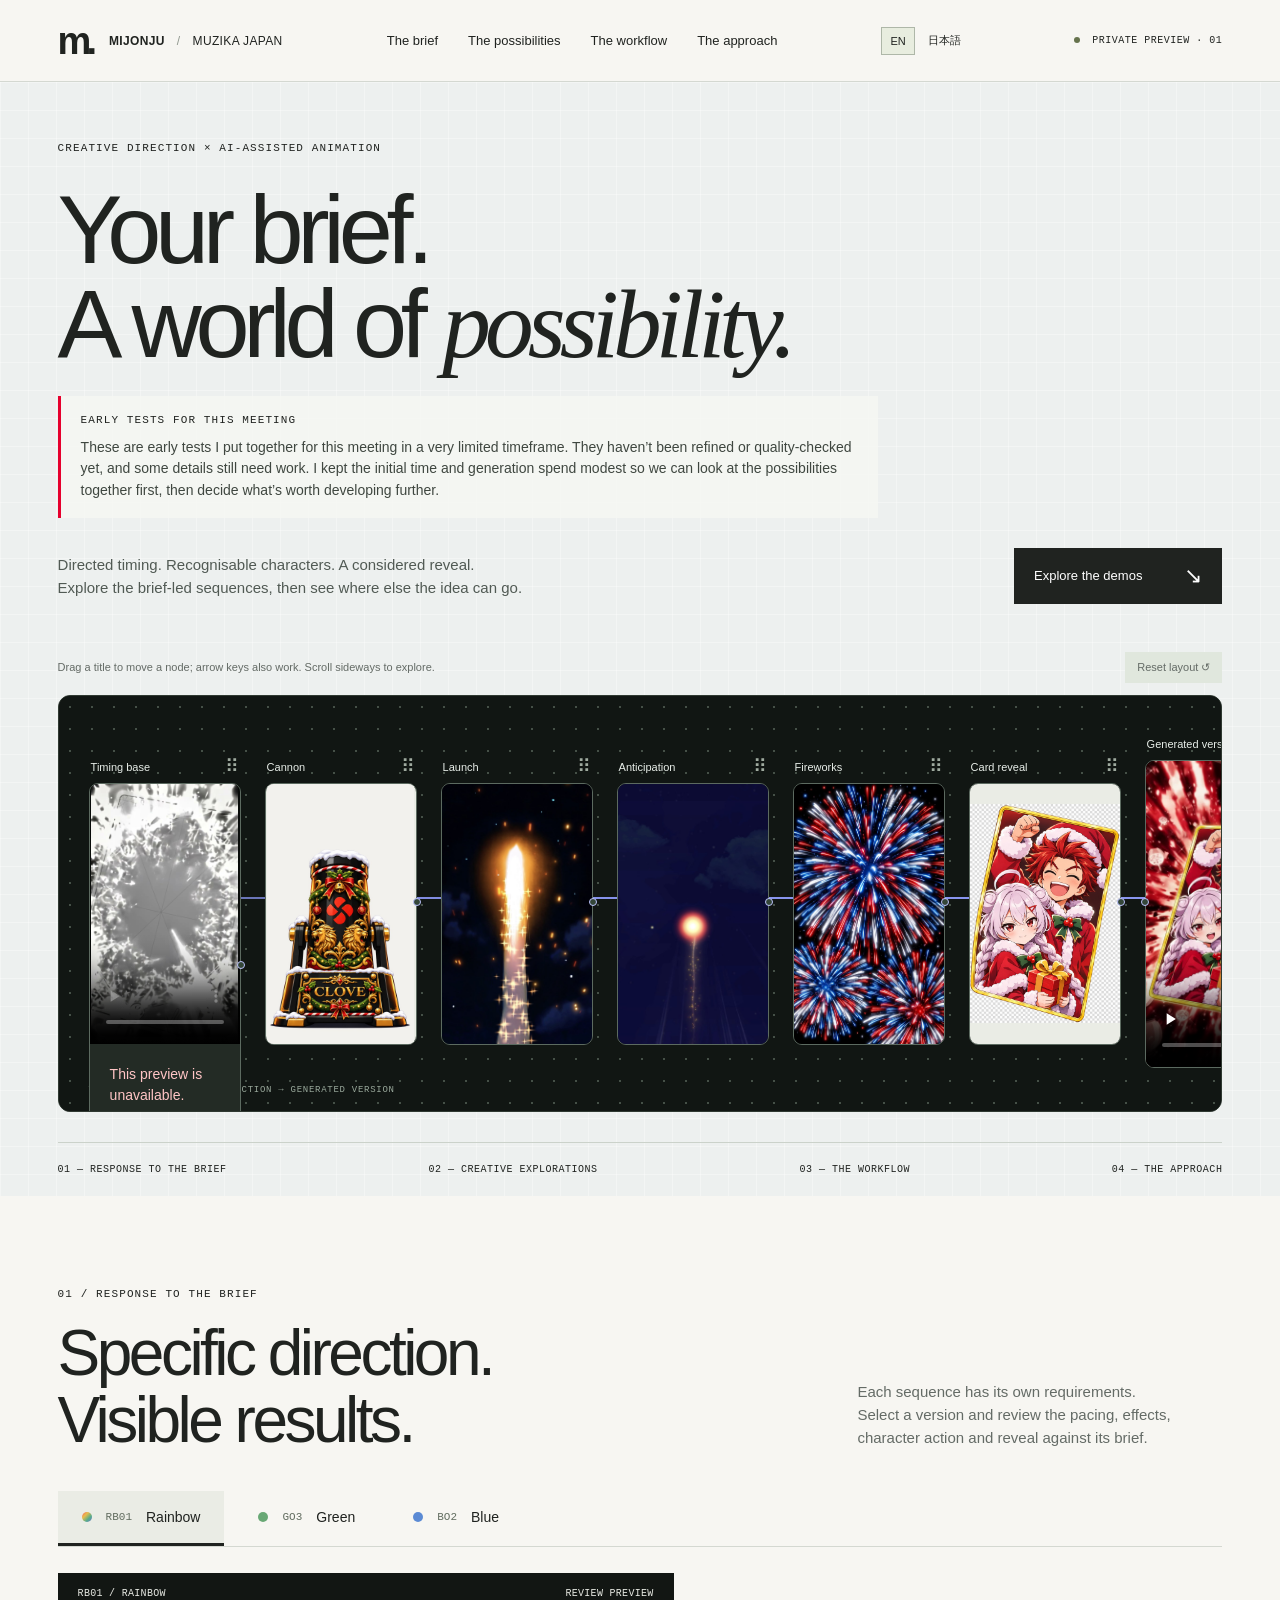
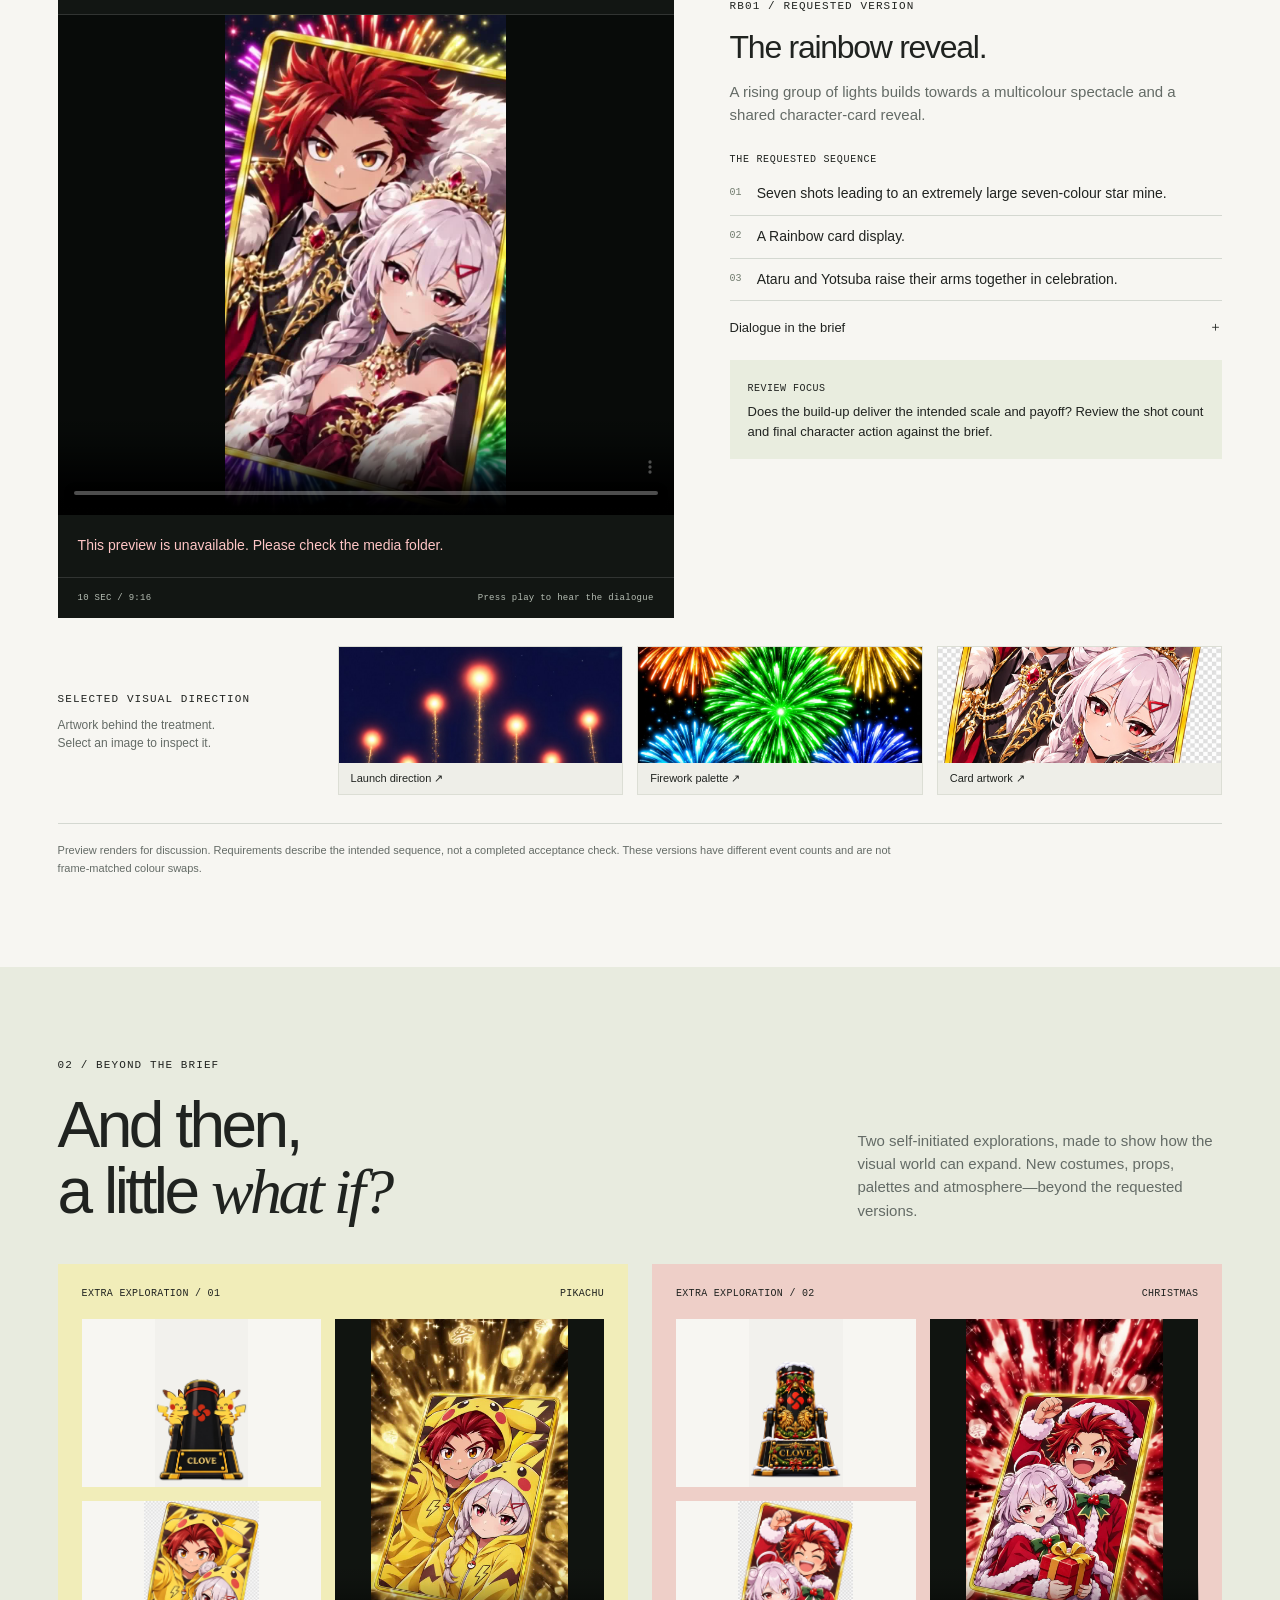
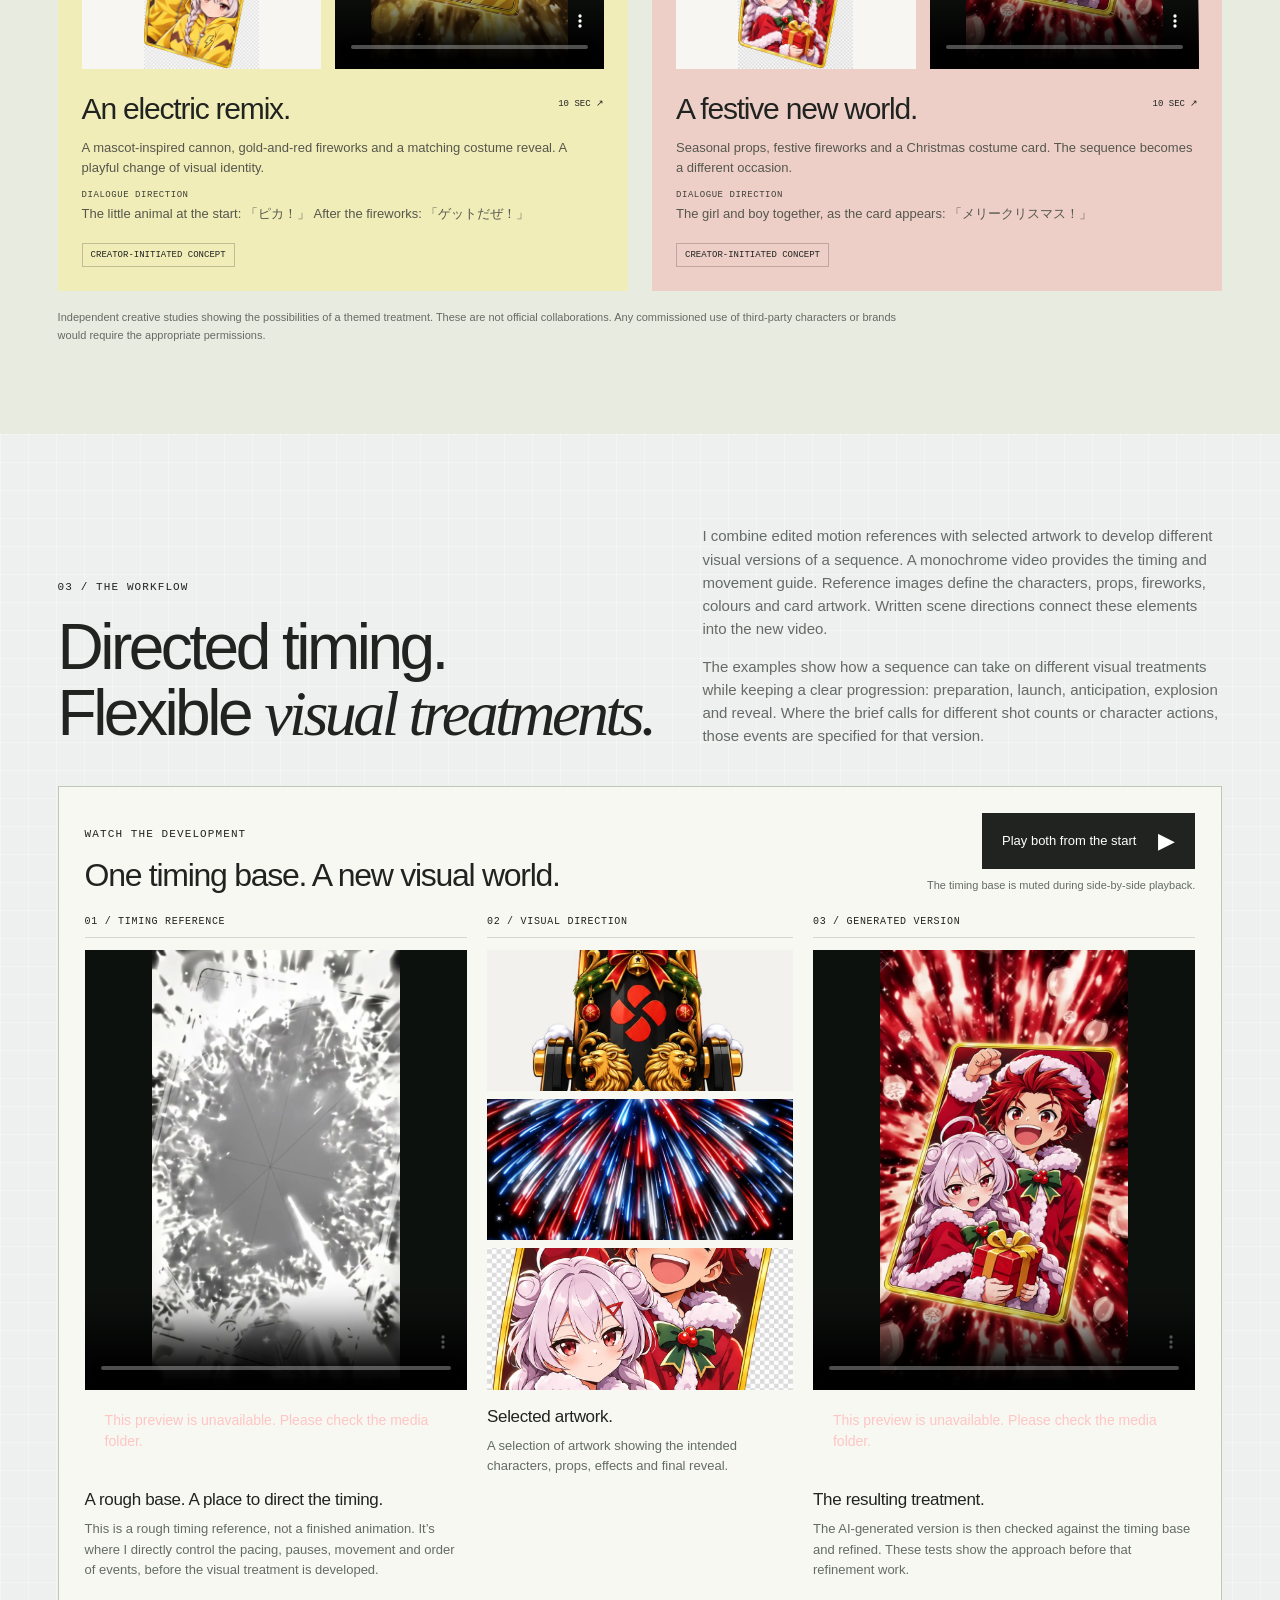
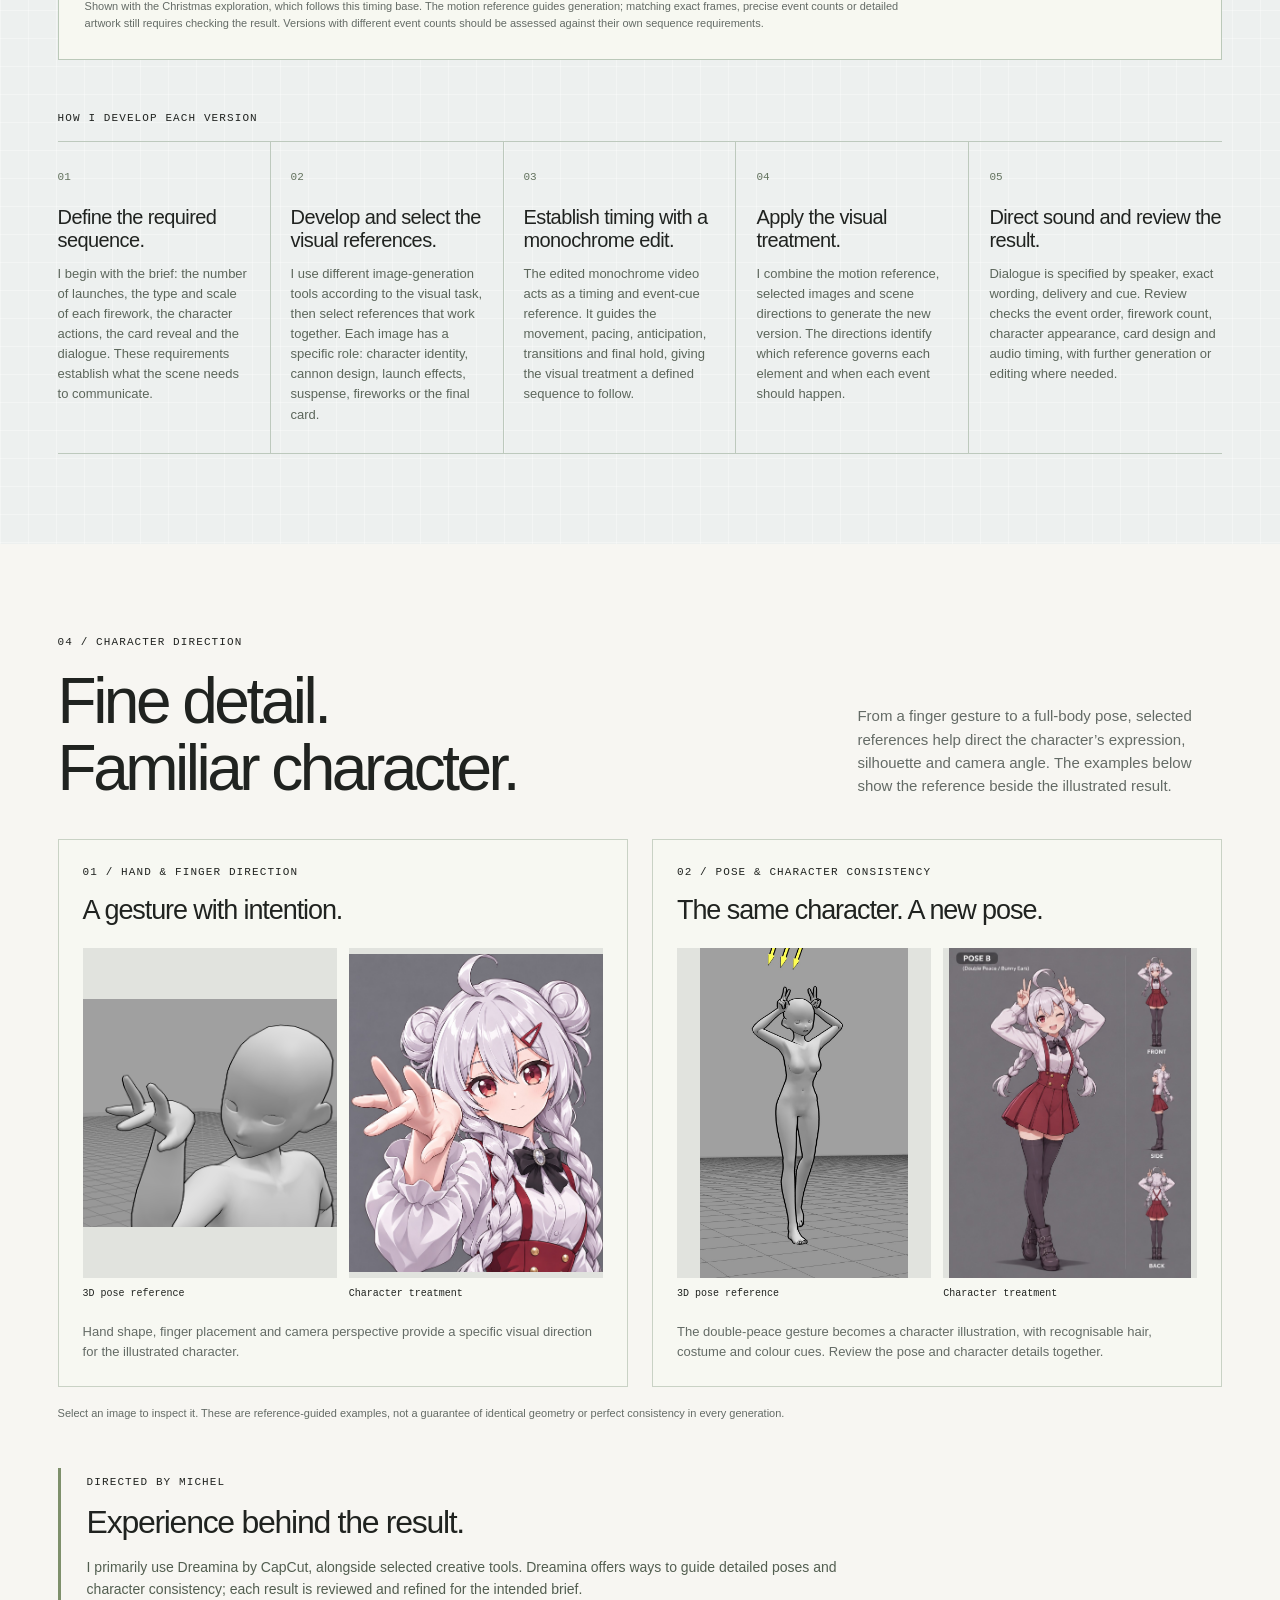
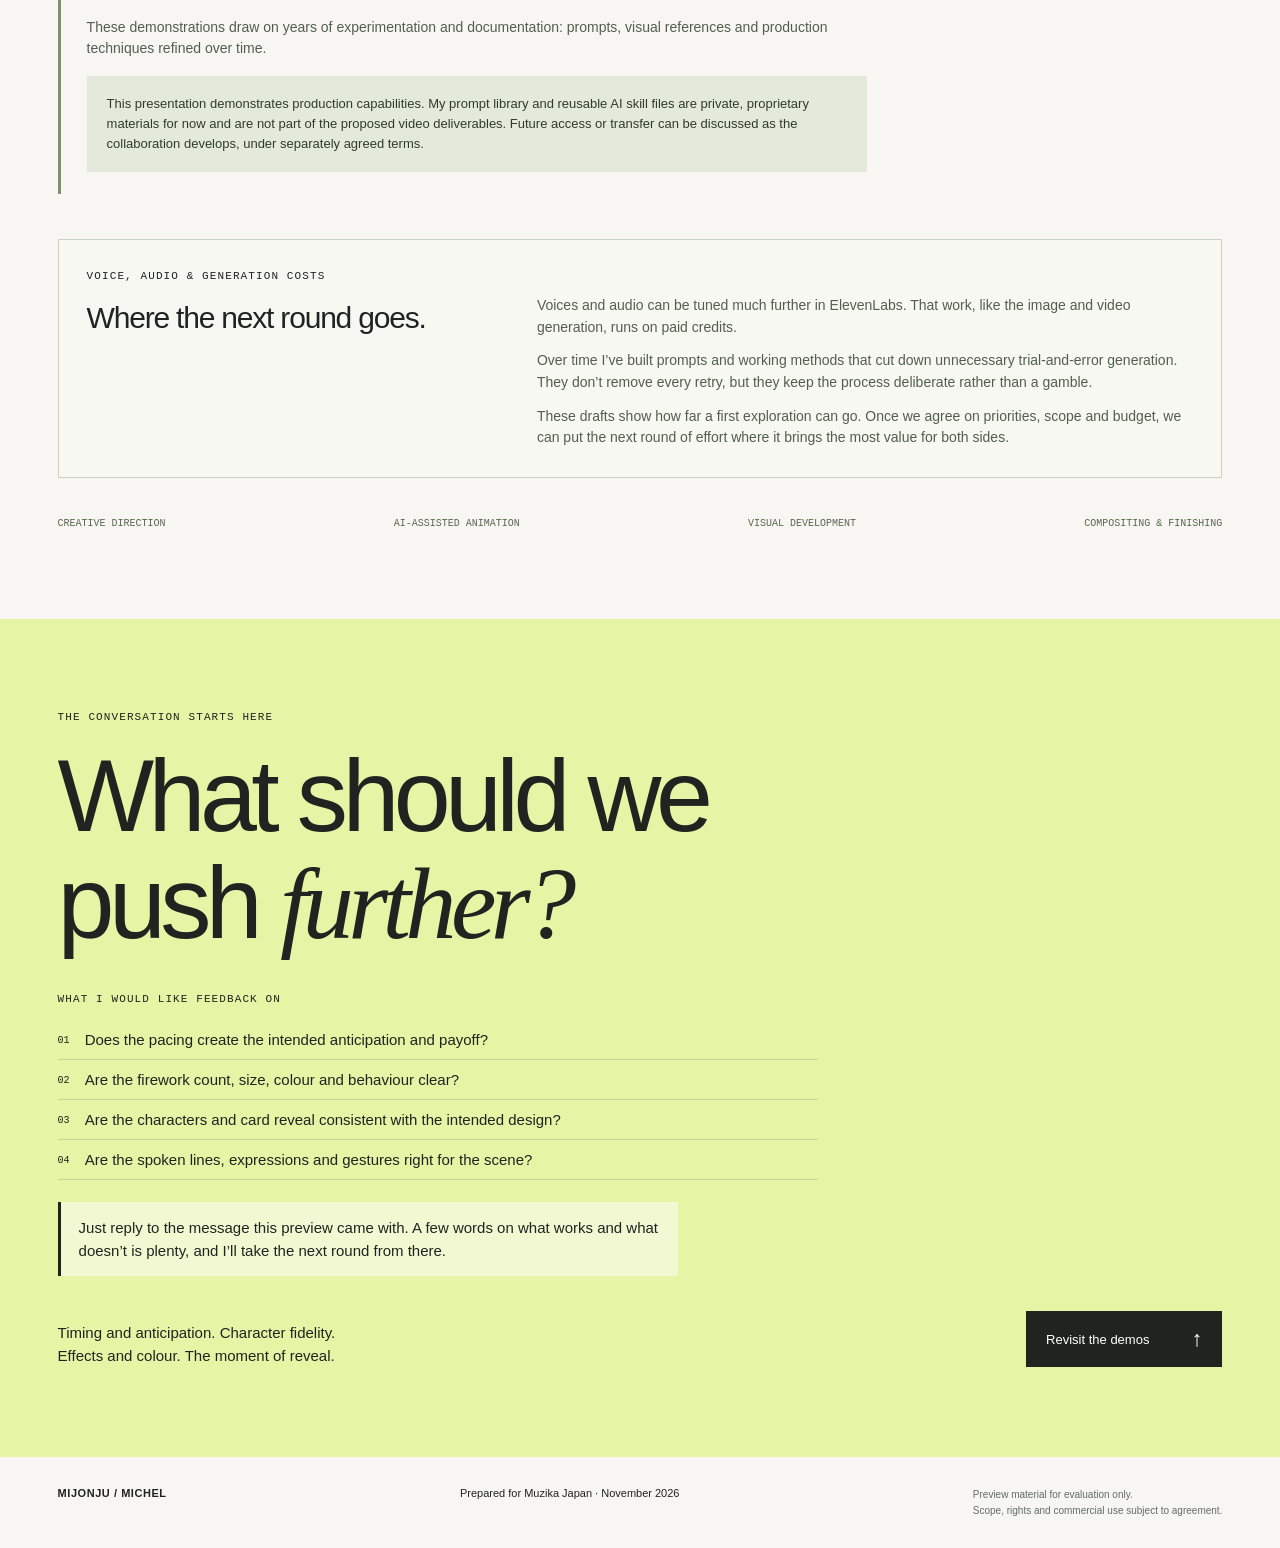
==== index-en.html @ 0e07ede8 "Add reply note and tidy Japanese heading spacing Co-Authored-By: Claude Opus 5.5 <noreply@anthropic." ====
<!doctype html>
<html lang="en">
<head><meta charset="utf-8"><meta name="robots" content="noindex, nofollow"><meta name="viewport" content="width=device-width, initial-scale=1"><meta name="theme-color" content="#edf0ef"><title>Mijonju / Muzika Japan</title><meta name="description" content="An interactive review of directed animation, visual treatments and creative variations by Michel."><link rel="stylesheet" href="assets/styles.css"><script src="assets/samples.js" defer></script><script src="assets/translations.js" defer></script><script src="assets/app.js" defer></script></head>
<body>
<a class="skip" href="#demos">Skip to demos</a>
<header><a class="wordmark" href="#top" aria-label="Mijonju home"><span class="mark" aria-hidden="true">m.</span> MIJONJU<span class="divider">/</span><span class="project">MUZIKA JAPAN</span></a><nav aria-label="Main navigation"><a href="#demos">The brief</a><a href="#possibilities">The possibilities</a><a href="#workflow">The workflow</a><a href="#approach">The approach</a></nav><div class="language-switch" aria-label="Language"><a href="index-en.html" lang="en">EN</a><a href="index.html" lang="ja">日本語</a></div><span class="preview-label"><i></i> PRIVATE PREVIEW · 01</span></header>
<main>
<section class="hero grid-paper" id="top">
<div class="eyebrow">CREATIVE DIRECTION × AI-ASSISTED ANIMATION</div>
<h1>Your brief.<br>A world of <span>possibility.</span></h1>
<aside class="draft-note" aria-label="About these samples"><div class="eyebrow">EARLY TESTS FOR THIS MEETING</div><p>These are early tests I put together for this meeting in a very limited timeframe. They haven’t been refined or quality-checked yet, and some details still need work. I kept the initial time and generation spend modest so we can look at the possibilities together first, then decide what’s worth developing further.</p></aside>
<div class="hero-bottom"><p>Directed timing. Recognisable characters. A considered reveal.<br>Explore the brief-led sequences, then see where else the idea can go.</p><a class="button dark" href="#demos">Explore the demos <span>↘</span></a></div>
<div class="board-tools"><p id="drag-help">Drag a title to move a node; arrow keys also work. Scroll sideways to explore.</p><button type="button" id="reset-board">Reset layout ↺</button></div><div class="board-scroll" tabindex="0" aria-label="Interactive reference board"><div class="hero-board" aria-describedby="drag-help"><svg class="connections" aria-hidden="true"></svg><article class="workflow-node" data-node="timing" style="left:30px;top:55px"><button type="button" class="node-handle" aria-label="Move timing base"><span>Timing base</span><span aria-hidden="true">⠿</span></button><div class="node-content"><video controls playsinline preload="metadata" poster="assets/media/base-core-poster.jpg" aria-label="Timing base video"><source src="assets/media/base-core.mp4" type="video/mp4"></video></div><i class="port port-in" aria-hidden="true"></i><i class="port port-out" aria-hidden="true"></i></article><article class="workflow-node" data-node="prop" style="left:206px;top:55px"><button type="button" class="node-handle" aria-label="Move cannon"><span>Cannon</span><span aria-hidden="true">⠿</span></button><div class="node-content"><img src="assets/media/christmas-cannon.jpg" alt="Cannon" draggable="false"></div><i class="port port-in" aria-hidden="true"></i><i class="port port-out" aria-hidden="true"></i></article><article class="workflow-node" data-node="launch" style="left:382px;top:55px"><button type="button" class="node-handle" aria-label="Move launch"><span>Launch</span><span aria-hidden="true">⠿</span></button><div class="node-content"><img src="assets/media/eject.jpg" alt="Launch" draggable="false"></div><i class="port port-in" aria-hidden="true"></i><i class="port port-out" aria-hidden="true"></i></article><article class="workflow-node" data-node="suspense" style="left:558px;top:55px"><button type="button" class="node-handle" aria-label="Move anticipation"><span>Anticipation</span><span aria-hidden="true">⠿</span></button><div class="node-content"><img src="assets/media/suspense.jpg" alt="Anticipation" draggable="false"></div><i class="port port-in" aria-hidden="true"></i><i class="port port-out" aria-hidden="true"></i></article><article class="workflow-node" data-node="effects" style="left:734px;top:55px"><button type="button" class="node-handle" aria-label="Move fireworks"><span>Fireworks</span><span aria-hidden="true">⠿</span></button><div class="node-content"><img src="assets/media/christmas-effects.jpg" alt="Fireworks" draggable="false"></div><i class="port port-in" aria-hidden="true"></i><i class="port port-out" aria-hidden="true"></i></article><article class="workflow-node" data-node="card" style="left:910px;top:55px"><button type="button" class="node-handle" aria-label="Move card reveal"><span>Card reveal</span><span aria-hidden="true">⠿</span></button><div class="node-content"><img src="assets/media/christmas-card.jpg" alt="Card reveal" draggable="false"></div><i class="port port-in" aria-hidden="true"></i><i class="port port-out" aria-hidden="true"></i></article><article class="workflow-node" data-node="result" style="left:1086px;top:32px"><button type="button" class="node-handle" aria-label="Move generated version"><span>Generated version</span><span aria-hidden="true">⠿</span></button><div class="node-content"><video controls playsinline preload="none" poster="assets/media/christmas-poster.jpg" aria-label="Generated version preview"><source src="assets/media/christmas.mp4" type="video/mp4"></video></div><i class="port port-in" aria-hidden="true"></i><i class="port port-out" aria-hidden="true"></i></article><span class="canvas-caption">TIMING BASE + VISUAL DIRECTION → GENERATED VERSION</span></div></div>
<div class="section-index"><span>01 — RESPONSE TO THE BRIEF</span><span>02 — CREATIVE EXPLORATIONS</span><span>03 — THE WORKFLOW</span><span>04 — THE APPROACH</span></div>
</section>
<section id="demos" class="section demos">
<div class="section-heading"><div><div class="eyebrow">01 / RESPONSE TO THE BRIEF</div><h2>Specific direction.<br>Visible results.</h2></div><p>Each sequence has its own requirements.<br>Select a version and review the pacing, effects, character action and reveal against its brief.</p></div>
<div id="demo-tabs" class="demo-tabs" aria-label="Choose a requested version"></div>
<div class="review-layout">
<div class="stage"><div class="stage-top"><span id="stage-id"></span><span>REVIEW PREVIEW</span></div><video id="main-video" controls playsinline preload="metadata" aria-label="Selected animation preview"></video><p class="media-error" id="main-error" role="status" hidden>This preview is unavailable. Please check the media folder.</p><div class="stage-bottom"><span id="stage-format"></span><span>Press play to hear the dialogue</span></div></div>
<aside class="review-copy"><div class="eyebrow" id="demo-code"></div><h3 id="demo-title"></h3><p id="demo-description" class="lead"></p><div class="brief-label">THE REQUESTED SEQUENCE</div><ol id="requirements" class="requirements"></ol><details><summary>Dialogue in the brief <span>＋</span></summary><div id="dialogue"></div></details><div class="review-note"><span>REVIEW FOCUS</span><p id="review-focus"></p></div></aside>
</div>
<div class="direction-strip"><div><span class="eyebrow">SELECTED VISUAL DIRECTION</span><p>Artwork behind the treatment.<br>Select an image to inspect it.</p></div><div id="reference-images" class="reference-images"></div></div>
<p class="fine-print">Preview renders for discussion. Requirements describe the intended sequence, not a completed acceptance check. These versions have different event counts and are not frame-matched colour swaps.</p>
</section>
<section id="possibilities" class="section possibilities">
<div class="section-heading"><div><div class="eyebrow">02 / BEYOND THE BRIEF</div><h2>And then,<br>a little <em>what if?</em></h2></div><p>Two self-initiated explorations, made to show how the visual world can expand. New costumes, props, palettes and atmosphere—beyond the requested versions.</p></div>
<div class="exploration-grid">
<article class="exploration yellow"><div class="explore-meta"><span>EXTRA EXPLORATION / 01</span><span>PIKACHU</span></div><div class="explore-media"><div class="art-pair"><img src="assets/media/mascot-cannon.jpg" alt="Pikachu-themed cannon reference" loading="lazy"><img src="assets/media/pikachu-card.jpg" alt="Characters wearing Pikachu costumes" loading="lazy"></div><video controls playsinline preload="none" poster="assets/media/pikachu-poster.jpg" aria-label="Pikachu themed animation"><source src="assets/media/pikachu.mp4" type="video/mp4"></video></div><div class="explore-title"><h3>An electric remix.</h3><span>10 SEC ↗</span></div><p>A mascot-inspired cannon, gold-and-red fireworks and a matching costume reveal. A playful change of visual identity.</p><p class="dialogue-direction"><span>DIALOGUE DIRECTION</span>The little animal at the start: 「ピカ！」 After the fireworks: 「ゲットだぜ！」</p><span class="small-tag">CREATOR-INITIATED CONCEPT</span></article>
<article class="exploration pink"><div class="explore-meta"><span>EXTRA EXPLORATION / 02</span><span>CHRISTMAS</span></div><div class="explore-media"><div class="art-pair"><img src="assets/media/christmas-cannon.jpg" alt="Christmas cannon with garlands" loading="lazy"><img src="assets/media/christmas-card.jpg" alt="Characters in festive Christmas costumes" loading="lazy"></div><video controls playsinline preload="none" poster="assets/media/christmas-poster.jpg" aria-label="Christmas themed animation"><source src="assets/media/christmas.mp4" type="video/mp4"></video></div><div class="explore-title"><h3>A festive new world.</h3><span>10 SEC ↗</span></div><p>Seasonal props, festive fireworks and a Christmas costume card. The sequence becomes a different occasion.</p><p class="dialogue-direction"><span>DIALOGUE DIRECTION</span>The girl and boy together, as the card appears: 「メリークリスマス！」</p><span class="small-tag">CREATOR-INITIATED CONCEPT</span></article>
</div><p class="fine-print">Independent creative studies showing the possibilities of a themed treatment. These are not official collaborations. Any commissioned use of third-party characters or brands would require the appropriate permissions.</p>
</section>
<section id="workflow" class="section workflow grid-paper">
<div class="section-heading"><div><div class="eyebrow">03 / THE WORKFLOW</div><h2>Directed timing.<br>Flexible <em>visual treatments.</em></h2></div><div class="workflow-intro"><p>I combine edited motion references with selected artwork to develop different visual versions of a sequence. A monochrome video provides the timing and movement guide. Reference images define the characters, props, fireworks, colours and card artwork. Written scene directions connect these elements into the new video.</p><p>The examples show how a sequence can take on different visual treatments while keeping a clear progression: preparation, launch, anticipation, explosion and reveal. Where the brief calls for different shot counts or character actions, those events are specified for that version.</p></div></div>
<div class="compare">
<div class="compare-head"><div><div class="eyebrow">WATCH THE DEVELOPMENT</div><h3>One timing base. A new visual world.</h3></div><div class="compare-actions"><button type="button" id="play-both" class="button dark">Play both from the start <span>▶</span></button><p>The timing base is muted during side-by-side playback.</p></div></div>
<div class="compare-grid">
<figure class="compare-col"><div class="compare-label">01 / TIMING REFERENCE</div><video id="compare-base" controls playsinline preload="metadata" poster="assets/media/base-core-poster.jpg" aria-label="Timing base video"><source src="assets/media/base-core.mp4" type="video/mp4"></video><figcaption><strong>A rough base. A place to direct the timing.</strong><span>This is a rough timing reference, not a finished animation. It’s where I directly control the pacing, pauses, movement and order of events, before the visual treatment is developed.</span></figcaption></figure>
<figure class="compare-col"><div class="compare-label">02 / VISUAL DIRECTION</div><div class="compare-art"><button type="button" data-inspect="assets/media/christmas-cannon.jpg" data-caption="Cannon design"><img src="assets/media/christmas-cannon.jpg" alt="Cannon design" loading="lazy"></button><button type="button" data-inspect="assets/media/christmas-effects.jpg" data-caption="Fireworks"><img src="assets/media/christmas-effects.jpg" alt="Fireworks" loading="lazy"></button><button type="button" data-inspect="assets/media/christmas-card.jpg" data-caption="Card artwork"><img src="assets/media/christmas-card.jpg" alt="Card artwork" loading="lazy"></button></div><figcaption><strong>Selected artwork.</strong><span>A selection of artwork showing the intended characters, props, effects and final reveal.</span></figcaption></figure>
<figure class="compare-col"><div class="compare-label">03 / GENERATED VERSION</div><video id="compare-result" controls playsinline preload="metadata" poster="assets/media/christmas-poster.jpg" aria-label="Generated Christmas version"><source src="assets/media/christmas.mp4" type="video/mp4"></video><figcaption><strong>The resulting treatment.</strong><span>The AI-generated version is then checked against the timing base and refined. These tests show the approach before that refinement work.</span></figcaption></figure>
</div>
<p class="fine-print">Shown with the Christmas exploration, which follows this timing base. The motion reference guides generation; matching exact frames, precise event counts or detailed artwork still requires checking the result. Versions with different event counts should be assessed against their own sequence requirements.</p>
</div>
<div class="steps-heading eyebrow">HOW I DEVELOP EACH VERSION</div>
<div class="steps">
<article><span>01</span><h3>Define the required sequence.</h3><p>I begin with the brief: the number of launches, the type and scale of each firework, the character actions, the card reveal and the dialogue. These requirements establish what the scene needs to communicate.</p></article>
<article><span>02</span><h3>Develop and select the visual references.</h3><p>I use different image-generation tools according to the visual task, then select references that work together. Each image has a specific role: character identity, cannon design, launch effects, suspense, fireworks or the final card.</p></article>
<article><span>03</span><h3>Establish timing with a monochrome edit.</h3><p>The edited monochrome video acts as a timing and event-cue reference. It guides the movement, pacing, anticipation, transitions and final hold, giving the visual treatment a defined sequence to follow.</p></article>
<article><span>04</span><h3>Apply the visual treatment.</h3><p>I combine the motion reference, selected images and scene directions to generate the new version. The directions identify which reference governs each element and when each event should happen.</p></article>
<article><span>05</span><h3>Direct sound and review the result.</h3><p>Dialogue is specified by speaker, exact wording, delivery and cue. Review checks the event order, firework count, character appearance, card design and audio timing, with further generation or editing where needed.</p></article>
</div>
</section>
<section id="approach" class="section approach">
<div class="section-heading"><div><div class="eyebrow">04 / CHARACTER DIRECTION</div><h2>Fine detail.<br>Familiar character.</h2></div><p>From a finger gesture to a full-body pose, selected references help direct the character’s expression, silhouette and camera angle. The examples below show the reference beside the illustrated result.</p></div>
<div class="pose-grid">
<article class="pose-study"><div class="eyebrow">01 / HAND & FINGER DIRECTION</div><h3>A gesture with intention.</h3><div class="pose-pair"><figure><button type="button" data-inspect="assets/media/hand-pose-base.jpg" data-caption="3D hand-pose reference"><img src="assets/media/hand-pose-base.jpg" alt="3D hand-pose reference" loading="lazy"></button><figcaption>3D pose reference</figcaption></figure><figure><button type="button" data-inspect="assets/media/hand-pose-result.jpg" data-caption="Illustrated hand-pose result"><img src="assets/media/hand-pose-result.jpg" alt="Illustrated hand-pose result" loading="lazy"></button><figcaption>Character treatment</figcaption></figure></div><p>Hand shape, finger placement and camera perspective provide a specific visual direction for the illustrated character.</p></article>
<article class="pose-study"><div class="eyebrow">02 / POSE & CHARACTER CONSISTENCY</div><h3>The same character. A new pose.</h3><div class="pose-pair"><figure><button type="button" data-inspect="assets/media/bunny-pose-base.jpg" data-caption="3D bunny-ear pose reference"><img src="assets/media/bunny-pose-base.jpg" alt="3D bunny-ear pose reference" loading="lazy"></button><figcaption>3D pose reference</figcaption></figure><figure><button type="button" data-inspect="assets/media/bunny-pose-result.jpg" data-caption="Illustrated bunny-ear pose result"><img src="assets/media/bunny-pose-result.jpg" alt="Illustrated bunny-ear pose result" loading="lazy"></button><figcaption>Character treatment</figcaption></figure></div><p>The double-peace gesture becomes a character illustration, with recognisable hair, costume and colour cues. Review the pose and character details together.</p></article>
</div><p class="fine-print">Select an image to inspect it. These are reference-guided examples, not a guarantee of identical geometry or perfect consistency in every generation.</p>
<div class="expertise-note"><div class="eyebrow">DIRECTED BY MICHEL</div><h3>Experience behind the result.</h3><p>I primarily use Dreamina by CapCut, alongside selected creative tools. Dreamina offers ways to guide detailed poses and character consistency; each result is reviewed and refined for the intended brief.</p><p>These demonstrations draw on years of experimentation and documentation: prompts, visual references and production techniques refined over time.</p><p class="scope-boundary">This presentation demonstrates production capabilities. My prompt library and reusable AI skill files are private, proprietary materials for now and are not part of the proposed video deliverables. Future access or transfer can be discussed as the collaboration develops, under separately agreed terms.</p></div>
<div class="next-round"><div class="eyebrow">VOICE, AUDIO & GENERATION COSTS</div><h3>Where the next round goes.</h3><div class="next-round-copy"><p>Voices and audio can be tuned much further in ElevenLabs. That work, like the image and video generation, runs on paid credits.</p><p>Over time I’ve built prompts and working methods that cut down unnecessary trial-and-error generation. They don’t remove every retry, but they keep the process deliberate rather than a gamble.</p><p>These drafts show how far a first exploration can go. Once we agree on priorities, scope and budget, we can put the next round of effort where it brings the most value for both sides.</p></div></div>
<div class="capabilities"><span>CREATIVE DIRECTION</span><span>AI-ASSISTED ANIMATION</span><span>VISUAL DEVELOPMENT</span><span>COMPOSITING & FINISHING</span></div>
</section>
<section class="closing section"><div class="eyebrow">THE CONVERSATION STARTS HERE</div><h2>What should we<br>push <em>further?</em></h2><div class="feedback"><div class="eyebrow">WHAT I WOULD LIKE FEEDBACK ON</div><ol><li>Does the pacing create the intended anticipation and payoff?</li><li>Are the firework count, size, colour and behaviour clear?</li><li>Are the characters and card reveal consistent with the intended design?</li><li>Are the spoken lines, expressions and gestures right for the scene?</li></ol><p class="reply-note">Just reply to the message this preview came with. A few words on what works and what doesn’t is plenty, and I’ll take the next round from there.</p></div><div class="closing-bottom"><p>Timing and anticipation. Character fidelity.<br>Effects and colour. The moment of reveal.</p><a class="button dark" href="#demos">Revisit the demos <span>↑</span></a></div></section>
</main><footer><strong>MIJONJU / MICHEL</strong><span>Prepared for Muzika Japan · November 2026</span><p>Preview material for evaluation only.<br>Scope, rights and commercial use subject to agreement.</p></footer>
<dialog id="image-dialog"><div class="dialog-head"><span id="image-caption"></span><button id="close-dialog" aria-label="Close image">Close ×</button></div><img id="full-image" alt=""></dialog>
</body></html>
---- assets/styles.css ----
:root{--paper:#f7f6f2;--ink:#202320;--muted:#646b66;--line:#d4d8d1;--red:#e6002d;--acid:#e5f4a5}*{box-sizing:border-box}html{scroll-behavior:smooth;scroll-padding-top:90px}body{margin:0;background:var(--paper);color:var(--ink);font-family:Arial,Helvetica,sans-serif;font-size:16px;-webkit-font-smoothing:antialiased}a{color:inherit;text-decoration:none}button{font:inherit;color:inherit;cursor:pointer}button,a,summary{-webkit-tap-highlight-color:transparent}button:focus-visible,a:focus-visible,summary:focus-visible,video:focus-visible{outline:3px solid var(--red);outline-offset:5px}img{display:block;width:100%;height:auto}button{border:0}p{line-height:1.55;margin:0}header{height:82px;padding:0 4.5%;display:flex;align-items:center;justify-content:space-between;border-bottom:1px solid var(--line);background:rgba(247,246,242,.96);position:sticky;top:0;z-index:10;gap:24px}.wordmark{font-size:12px;font-weight:bold;display:flex;align-items:center;gap:12px;letter-spacing:.03em}.mark{font-size:38px;letter-spacing:-5px;line-height:1;padding-right:5px}.divider{color:#91988f;font-weight:normal}.project{font-weight:normal}nav{display:flex;gap:30px;font-size:13px}nav a:hover{text-decoration:underline;text-underline-offset:7px}.preview-label{font:10px 'Courier New',monospace;letter-spacing:.05em;white-space:nowrap}.preview-label i{display:inline-block;width:6px;height:6px;border-radius:50%;background:#66734d;margin-right:6px}.grid-paper{background-color:#edf0ef;background-image:linear-gradient(#fff5 1px,transparent 1px),linear-gradient(90deg,#fff5 1px,transparent 1px);background-size:28px 28px}.hero{padding:58px 4.5% 0;overflow:hidden}.eyebrow{font:11px 'Courier New',monospace;letter-spacing:.1em;line-height:1.5}.hero h1{font-weight:400;font-size:clamp(64px,7.6vw,116px);letter-spacing:-.065em;line-height:.97;margin:26px 0 25px}.hero h1 span{font-family:Georgia,serif;font-style:italic;letter-spacing:-.06em}.hero-bottom{display:flex;justify-content:space-between;align-items:center;gap:25px}.hero-bottom p{font-size:15px;color:#515a54}.button{display:inline-flex;gap:42px;align-items:center;padding:17px 20px;font-size:13px;white-space:nowrap}.button.dark{background:var(--ink);color:white}.button:hover{background:#3f493b}.button span{font-size:22px;line-height:1}.hero-board{height:440px;position:relative;max-width:1300px;margin:38px auto 0}.connections{position:absolute;inset:0;width:100%;height:100%;fill:none;stroke:#a7b4a7;stroke-width:1.5}.mini-node{position:absolute;background:#fbfcf9;border:1px solid #d3dad3;border-radius:9px;box-shadow:0 10px 30px #263c3110;overflow:hidden}.node-label{display:flex;justify-content:space-between;padding:12px 14px;font:9px 'Courier New',monospace;letter-spacing:.08em;border-bottom:1px solid #d3dad3}.node-foot{display:block;padding:10px 12px;font-size:11px}.character-node{width:24%;left:1%;top:36px;transform:rotate(-3deg)}.character-node img{height:155px;object-fit:cover}.palette-node{left:6%;top:298px;width:19%;transform:rotate(2deg)}.swatches{display:flex;padding:12px;gap:5px}.swatches i{height:30px;flex:1;background:#e6002d}.swatches i:nth-child(2){background:#7a0f24}.swatches i:nth-child(3){background:#f6c23e}.swatches i:nth-child(4){background:#fff4e6}.swatches i:nth-child(5){background:#0f1627}.firework-node{width:26%;left:34%;top:70px;transform:rotate(2deg)}.firework-node img{height:235px;object-fit:cover;object-position:center 45%}.result-node{width:30%;right:1%;top:0;transform:rotate(-2deg)}.result-node img{height:330px;object-fit:cover;object-position:center 56%}.result-node:hover .play-circle{background:var(--acid);color:var(--ink)}.result-overlay{position:absolute;bottom:0;left:0;right:0;padding:40px 18px 20px;background:linear-gradient(transparent,#000b);color:white;display:flex;gap:12px;align-items:center;font-size:14px}.result-overlay small{font:9px 'Courier New',monospace}.play-circle{display:grid;place-items:center;width:40px;height:40px;border:1px solid #fffa;border-radius:50%;font-size:12px}.board-caption{position:absolute;bottom:18px;left:34%;font:9px 'Courier New',monospace;letter-spacing:.06em;color:#5d6c60}.section-index{display:flex;justify-content:space-between;border-top:1px solid #cbd2ca;padding:21px 0;font:10px 'Courier New',monospace;letter-spacing:.05em}.section{padding:90px 4.5%}.section-heading{display:flex;justify-content:space-between;align-items:flex-end;gap:40px;margin-bottom:38px}h2{font-size:clamp(40px,5vw,72px);font-weight:400;letter-spacing:-.055em;line-height:1.04;margin:18px 0 0}h2 em{font-family:Georgia,serif;font-weight:normal}.section-heading>p{max-width:365px;color:var(--muted);font-size:15px;padding-bottom:4px}.demo-tabs{display:flex;border-bottom:1px solid var(--line);gap:10px;margin-bottom:26px}.demo-tab{background:transparent;padding:18px 24px;border-bottom:3px solid transparent;display:flex;gap:14px;align-items:center;font-size:14px}.demo-tab[aria-pressed=true]{border-color:var(--ink);background:#eaece5}.demo-tab:hover{background:#eaece5}.tab-code{font:11px 'Courier New',monospace;color:#626d60}.dot{width:10px;height:10px;border-radius:50%;background:var(--dot)}.review-layout{align-items:start;display:grid;grid-template-columns:1.25fr 1fr;gap:56px}.stage{background:#121613;color:#e7e9e3;display:flex;flex-direction:column;min-width:0}.stage-top,.stage-bottom{display:flex;justify-content:space-between;padding:15px 20px;font:10px 'Courier New',monospace;letter-spacing:.03em}.stage-top{border-bottom:1px solid #ffffff21}.stage-bottom{border-top:1px solid #ffffff21;font-size:9px;color:#b5bdb3}.stage video{width:100%;height:500px;object-fit:contain;display:block;flex:none;min-height:0;background:#080b09}.review-copy{padding:25px 0 0;max-width:520px}h3{font-size:32px;font-weight:400;letter-spacing:-.04em;margin:14px 0}.review-copy .lead{color:var(--muted);font-size:15px}.brief-label{font:10px 'Courier New',monospace;letter-spacing:.07em;margin:28px 0 8px}.requirements{list-style:none;counter-reset:beat;padding:0;margin:0}.requirements li{counter-increment:beat;display:flex;gap:15px;padding:11px 0;border-bottom:1px solid var(--line);font-size:14px;line-height:1.4}.requirements li:before{content:'0' counter(beat);font:10px 'Courier New',monospace;color:#737d70;padding-top:3px}details summary{cursor:pointer;list-style:none;display:flex;justify-content:space-between;align-items:center;font-size:13px;padding:17px 0}summary::-webkit-details-marker{display:none}#dialogue{font-size:13px;color:#555e52;padding-bottom:15px}#dialogue p+p{margin-top:8px}.review-note{padding:17px 18px;background:#e9eddf;margin-top:7px}.review-note span{font:10px 'Courier New',monospace;letter-spacing:.05em}.review-note p{font-size:13px;margin-top:7px}.direction-strip{display:flex;gap:40px;align-items:center;border-bottom:1px solid var(--line);padding:28px 0}.direction-strip>div:first-child{min-width:240px}.direction-strip p{font-size:12px;color:var(--muted);margin-top:8px}.reference-images{display:grid;grid-template-columns:repeat(3,1fr);gap:14px;flex:1}.reference-images button{background:#eeeee8;padding:0;text-align:left;overflow:hidden;border:1px solid #dcded5}.reference-images img{height:116px;object-fit:cover}.reference-images button span{display:flex;justify-content:space-between;padding:9px 12px;font-size:11px}.reference-images button:hover{border-color:var(--ink)}.fine-print{font-size:11px;line-height:1.6;color:var(--muted);margin-top:18px;max-width:850px}.possibilities{background:#e8ebdf}.exploration-grid{display:grid;grid-template-columns:1fr 1fr;gap:24px}.exploration{padding:24px}.yellow{background:#f1edb9}.pink{background:#eecfc8}.explore-meta{display:flex;justify-content:space-between;font:10px 'Courier New',monospace;letter-spacing:.03em;margin-bottom:20px}.explore-media{display:grid;grid-template-columns:1fr 1.12fr;gap:14px;height:350px}.art-pair{display:grid;grid-template-rows:1fr 1fr;gap:14px;min-height:0}.art-pair img{height:100%;min-height:0;object-fit:contain;background:#f7f6f2}.explore-media video{width:100%;height:350px;object-fit:contain;background:#101410}.explore-title{display:flex;align-items:center;justify-content:space-between;gap:12px}.explore-title h3{font-size:30px;margin:23px 0 12px}.explore-title>span{font:9px 'Courier New',monospace;white-space:nowrap}.exploration p{font-size:13px;color:#55574b}.small-tag{font:9px 'Courier New',monospace;display:inline-block;border:1px solid #0003;padding:6px 8px;margin-top:19px}.process{display:grid;grid-template-columns:repeat(4,1fr);border-top:1px solid #bdc9bd;border-bottom:1px solid #bdc9bd;margin-top:42px}.process article{padding:28px 25px 32px 0;margin-right:25px;border-right:1px solid #bdc9bd}.process article:last-child{border:0;margin:0;padding-right:0}.process article>span{font:11px 'Courier New',monospace;color:#63725e}.process h3{font-size:23px;margin-top:35px}.process p{font-size:13px;color:#5c665b}.timing-details{margin-top:28px;border:1px solid #bbc9b9;background:#f7f8f1}.timing-details summary{padding:22px 25px}.timing-details summary>span:last-child{font:10px 'Courier New',monospace}.timing-content{padding:0 25px 25px;display:grid;grid-template-columns:1fr 1fr;gap:40px;align-items:center}.timing-content video{width:100%;height:380px;object-fit:contain;background:#111}.timing-content p{font-size:14px;color:var(--muted);margin-bottom:16px}.capabilities{display:flex;justify-content:space-between;gap:20px;margin-top:40px;font:10px 'Courier New',monospace;color:#596651}.closing{background:var(--acid)}.closing h2{font-size:clamp(65px,8vw,110px)}.closing-bottom{display:flex;align-items:flex-end;justify-content:space-between;gap:25px;margin-top:35px}.closing-bottom p{font-size:15px}footer{padding:30px 4.5%;display:flex;align-items:flex-start;justify-content:space-between;gap:20px;font-size:11px}footer strong{letter-spacing:.05em}footer p{font-size:10px;color:var(--muted)}dialog{padding:20px;border:1px solid var(--line);background:var(--paper);width:min(900px,92vw);max-height:90vh}dialog::backdrop{background:#131b17cc}dialog img{max-height:73vh;object-fit:contain}.dialog-head{display:flex;justify-content:space-between;align-items:center;margin-bottom:18px;font-size:13px}.dialog-head button{padding:10px 15px;background:#e5e9df}.skip{position:absolute;left:10px;top:-80px;z-index:20;padding:12px;background:white}.skip:focus{top:10px}.media-error{padding:20px;color:#ffc5c5;font-size:14px}video{max-width:100%}[hidden]{display:none!important}
@media(min-width:1500px){.hero,.section{padding-left:max(4.5%,calc((100vw - 1420px)/2));padding-right:max(4.5%,calc((100vw - 1420px)/2))}}
@media(max-width:1000px){header{gap:18px}.preview-label{display:none}.review-layout{gap:30px;grid-template-columns:1fr 1fr}.stage video{height:470px}.hero-board{height:390px}.result-node img{height:280px}.firework-node img{height:210px}.character-node img{height:130px}.palette-node{top:270px}.explore-media,.explore-media video{height:300px}.direction-strip>div:first-child{min-width:190px}.process h3{font-size:20px}.process article{padding-right:15px;margin-right:15px}}
@media(max-width:700px){html{scroll-padding-top:112px}header{height:auto;min-height:88px;padding:12px 5%;flex-wrap:wrap;gap:12px}.wordmark{font-size:11px}.mark{font-size:28px}nav{gap:20px;font-size:11px;width:100%;justify-content:space-between}.hero{padding:36px 5% 0}.eyebrow{font-size:9px}.hero h1{font-size:clamp(52px,12vw,82px);margin:23px 0}.hero-bottom{align-items:flex-start;flex-direction:column;gap:20px}.hero-bottom p{font-size:13px}.button{padding:14px 17px;font-size:12px}.hero-board{height:360px;margin-top:28px}.character-node{width:40%;top:10px;left:0}.character-node img{height:95px}.node-label{padding:9px 8px;font-size:7px}.node-foot{font-size:9px;padding:8px}.palette-node{display:none}.firework-node{width:40%;top:175px;left:2%}.firework-node img{height:103px}.result-node{width:50%;right:0;top:45px}.result-node img{height:250px}.result-overlay{padding:35px 8px 10px;font-size:10px;gap:7px}.result-overlay small{font-size:7px}.play-circle{width:30px;height:30px;flex-shrink:0}.board-caption{left:47%;font-size:7px;bottom:10px;max-width:50%}.section-index{gap:12px;font-size:7px;line-height:1.6}.section{padding:55px 5%}.section-heading{display:block;margin-bottom:24px}.section-heading>p{margin-top:22px;font-size:13px;max-width:none}h2{font-size:43px}.demo-tabs{gap:0;justify-content:space-between}.demo-tab{padding:14px 8px;gap:7px;font-size:11px}.tab-code{font-size:9px}.dot{width:7px;height:7px}.review-layout{grid-template-columns:1fr;gap:10px}.stage video{height:440px;flex:none}.stage-top,.stage-bottom{padding:12px;font-size:9px}.stage-bottom{font-size:8px}.review-copy{max-width:none}.review-copy h3{font-size:32px}.direction-strip{display:block;padding-top:26px}.reference-images{margin-top:18px;gap:7px}.reference-images img{height:90px}.reference-images button span{font-size:9px;padding:8px 6px}.fine-print{font-size:10px}.exploration-grid{grid-template-columns:1fr;gap:20px}.exploration{padding:18px}.explore-meta{font-size:8px}.explore-media,.explore-media video{height:300px}.explore-title h3{font-size:27px}.process{grid-template-columns:1fr 1fr}.process article{margin:0;padding:20px 15px;border-bottom:1px solid #bdc9bd}.process article:nth-child(2){border-right:0}.process article:nth-child(3){border-bottom:0}.process article:last-child{padding:20px 15px}.process h3{font-size:21px;margin-top:23px}.process p{font-size:12px}.timing-details summary{padding:18px 14px;font-size:12px;gap:20px}.timing-details summary>span:last-child{font-size:8px;white-space:nowrap}.timing-content{grid-template-columns:1fr;padding:0 14px 14px;gap:20px}.timing-content video{height:330px}.capabilities{display:grid;grid-template-columns:1fr 1fr;font-size:8px;line-height:1.4}.closing h2{font-size:65px}.closing-bottom{display:block}.closing-bottom .button{margin-top:25px}footer{flex-direction:column;padding:25px 5%;gap:15px}}
@media(prefers-reduced-motion:reduce){html{scroll-behavior:auto}}
/* Upright, movable reference board */
.language-switch{display:flex;gap:4px;align-items:center;font-size:11px;white-space:nowrap}.language-switch a{padding:7px 8px;border:1px solid transparent}.language-switch a[aria-current=page]{border-color:#aeb7a8;background:#e8eddf}.board-tools{display:flex;justify-content:space-between;align-items:center;gap:18px;margin-top:36px;padding:12px 0;color:var(--muted);font-size:11px}.board-tools button{padding:9px 12px;background:#e0e7dd;white-space:nowrap}.board-scroll{overflow-x:auto;overscroll-behavior-x:contain;border:1px solid #303a32;border-radius:12px;margin:0 0 30px;scrollbar-color:#627365 #111814}.hero .hero-board{width:1290px;max-width:none;height:415px;margin:0;position:relative;background-color:#111613;background-image:radial-gradient(#455047 1px,transparent 1px);background-size:22px 22px;isolation:isolate}.hero-board .connections{width:1290px;height:415px;inset:0;pointer-events:none;stroke:#8995ef;stroke-width:1.4;z-index:0}.workflow-node{position:absolute;width:152px;transform:none!important;z-index:1;user-select:none}.node-handle{display:flex;justify-content:space-between;align-items:center;width:100%;height:32px;padding:6px 2px;color:#e8eee9;background:transparent;text-align:left;font-size:11px;cursor:grab;touch-action:none;border-radius:4px}.node-handle:active{cursor:grabbing}.node-handle span:last-child{font-size:19px;color:#9faa9f}.node-content{overflow:hidden;border:1px solid #5c6a60;border-radius:9px;background:#232b25}.node-content>img{height:260px;object-fit:contain;background:#eaece5;pointer-events:none}.workflow-node[data-node=timing] img,.workflow-node[data-node=launch] img,.workflow-node[data-node=suspense] img,.workflow-node[data-node=effects] img{object-fit:cover;background:#090c0a}.workflow-node[data-node=result]{width:175px}.node-content video{display:block;width:100%;height:306px;object-fit:contain;background:#080b09}.workflow-node.dragging{z-index:3}.workflow-node.dragging .node-content{border-color:#b8c3ff;box-shadow:0 0 0 2px #7b8dff55}.port{position:absolute;top:50%;width:8px;height:8px;border:1px solid #bdc4ff;border-radius:50%;background:#344638;pointer-events:none}.port-in{left:-4px}.port-out{right:-4px}.workflow-node[data-node=result] .port-out{display:none}.workflow-node:not([data-node=result]) .port-in{display:none}.canvas-caption{position:absolute;bottom:16px;left:30px;color:#9aa99c;font:9px 'Courier New',monospace;letter-spacing:.08em}html[lang=ja] body{font-family:'Hiragino Kaku Gothic ProN','Yu Gothic',Meiryo,sans-serif}html[lang=ja] .hero h1{font-size:clamp(45px,6vw,88px);line-height:1.22;letter-spacing:-.055em}html[lang=ja] .hero h1 span,html[lang=ja] h2 em{font-family:inherit;font-style:normal}html[lang=ja] h2{font-size:clamp(34px,4.2vw,60px);line-height:1.3}html[lang=ja] .eyebrow{letter-spacing:.06em}html[lang=ja] h3{line-height:1.35}html[lang=ja] .explore-title h3{font-size:25px}html[lang=ja] .process h3{font-size:21px}html[lang=ja] .closing h2{font-size:clamp(45px,6vw,82px)}
@media(max-width:1050px){header{gap:12px}nav{gap:18px}.preview-label{display:none}}
@media(max-width:700px){header{position:sticky}.language-switch{position:absolute;right:5%;top:14px}.hero .hero-board{height:415px}.board-tools{align-items:flex-start;font-size:10px;margin-top:20px}.board-tools p{max-width:210px}.board-scroll{margin-bottom:20px}.hero h1{font-size:clamp(52px,12vw,82px)}html[lang=ja] .hero h1{font-size:42px}html[lang=ja] nav{font-size:10px}html[lang=ja] h2{font-size:33px}html[lang=ja] .explore-title h3{font-size:23px}html[lang=ja] .process h3{font-size:18px}}
.board-scroll{background-color:#111613;background-image:radial-gradient(#455047 1px,transparent 1px);background-size:22px 22px}
.workflow-node[data-node=timing] .node-content video{height:260px}.pose-grid{display:grid;grid-template-columns:1fr 1fr;gap:24px}.pose-study{background:#f7f8f2;border:1px solid #c9d2c5;padding:24px}.pose-study h3{font-size:27px;margin:14px 0 22px}.pose-pair{display:grid;grid-template-columns:1fr 1fr;gap:12px}.pose-pair figure{margin:0;min-width:0}.pose-pair button{padding:0;width:100%;display:block;background:#e1e3de;cursor:zoom-in}.pose-pair img{height:330px;object-fit:contain}.pose-pair figcaption{font:10px 'Courier New',monospace;padding:10px 0}.pose-study p{font-size:13px;color:var(--muted);margin-top:13px}.expertise-note{max-width:900px;border-left:3px solid #7e906c;margin:45px 0;padding:6px 0 6px 26px}.expertise-note p{font-size:14px;color:#525e50;margin:16px 0;max-width:780px}.expertise-note .scope-boundary{padding:18px 20px;background:#e3e9db;color:#303c2b;font-size:13px}.pose-study button:hover{outline:1px solid #75856d}html[lang=ja] .pose-study h3{font-size:24px}@media(max-width:700px){.pose-grid{grid-template-columns:1fr}.pose-study{padding:17px}.pose-study h3{font-size:25px}.pose-pair img{height:260px}.pose-pair figcaption{font-size:9px}.expertise-note{padding-left:18px;margin-top:35px}.expertise-note h3{font-size:27px}.expertise-note p{font-size:13px}}
/* Draft note, workflow comparison, steps, next round, feedback */
.draft-note{max-width:820px;margin:0 0 30px;padding:16px 20px;border-left:3px solid var(--red);background:#f7f8f3cc}.draft-note p{font-size:14px;color:#3f4740;margin-top:8px}
.workflow-intro{max-width:520px}.workflow-intro p{color:var(--muted);font-size:15px}.workflow-intro p+p{margin-top:14px}
.compare{background:#f7f8f1;border:1px solid #bbc9b9;padding:26px}.compare-head{display:flex;justify-content:space-between;align-items:flex-end;gap:24px;margin-bottom:22px}.compare-head h3{margin-bottom:0}.compare-actions{display:flex;flex-direction:column;align-items:flex-end;gap:8px}.compare-actions p{font-size:11px;color:var(--muted)}.compare-actions .button{gap:22px}
.compare-grid{display:grid;grid-template-columns:1fr .8fr 1fr;gap:20px}.compare-col{margin:0;min-width:0;display:flex;flex-direction:column}.compare-label{font:10px 'Courier New',monospace;letter-spacing:.07em;padding-bottom:10px;border-bottom:1px solid var(--line);margin-bottom:12px}.compare-col video{width:100%;height:440px;object-fit:contain;background:#0d110e;display:block}.compare-art{display:grid;grid-template-rows:repeat(3,1fr);gap:8px;height:440px}.compare-art button{padding:0;background:#e1e3de;cursor:zoom-in;min-height:0;overflow:hidden}.compare-art img{height:100%;object-fit:cover}.compare-art button:hover{outline:1px solid #75856d}.compare-col figcaption{margin-top:14px;font-size:13px;color:var(--muted);line-height:1.55}.compare-col figcaption strong{display:block;color:var(--ink);font-weight:400;font-size:17px;letter-spacing:-.02em;margin-bottom:6px}
.steps-heading{margin:50px 0 0}.steps{display:grid;grid-template-columns:repeat(5,1fr);border-top:1px solid #bdc9bd;border-bottom:1px solid #bdc9bd;margin-top:14px}.steps article{padding:24px 20px 28px 0;margin-right:20px;border-right:1px solid #bdc9bd}.steps article:last-child{border:0;margin:0;padding-right:0}.steps article>span{font:11px 'Courier New',monospace;color:#63725e}.steps h3{font-size:20px;margin:22px 0 12px;letter-spacing:-.03em}.steps p{font-size:13px;color:#5c665b}
.dialogue-direction{margin-top:12px;font-size:13px}.dialogue-direction span{display:block;font:9px 'Courier New',monospace;letter-spacing:.06em;margin-bottom:4px;color:#3d4036}
.next-round{border:1px solid #c9d2c5;background:#f7f8f2;padding:28px;display:grid;grid-template-columns:1fr 1.6fr;gap:10px 40px}.next-round .eyebrow{grid-column:1/-1}.next-round h3{margin:6px 0 0;font-size:30px}.next-round-copy p{font-size:14px;color:#525e50}.next-round-copy p+p{margin-top:12px}
.feedback{margin-top:34px;max-width:760px}.feedback ol{margin:12px 0 0;padding:0;list-style:none;counter-reset:fb}.feedback li{counter-increment:fb;display:flex;gap:15px;padding:11px 0;border-bottom:1px solid #0002;font-size:15px}.feedback li:before{content:'0' counter(fb);font:10px 'Courier New',monospace;padding-top:4px}
html[lang=ja] .steps h3{font-size:18px}html[lang=ja] .next-round h3{font-size:26px}html[lang=ja] .compare-col figcaption strong{font-size:15px}
@media(max-width:1000px){.steps{grid-template-columns:1fr 1fr 1fr}.steps article{border-bottom:1px solid #bdc9bd}.steps article:nth-child(3){border-right:0;margin-right:0}.compare-col video,.compare-art{height:360px}.next-round{grid-template-columns:1fr}}
@media(max-width:700px){.draft-note{padding:12px 14px;margin-bottom:22px}.draft-note p{font-size:13px}.compare{padding:16px}.compare-head{display:block}.compare-actions{align-items:flex-start;margin-top:16px}.compare-grid{grid-template-columns:1fr}.compare-col video{height:420px}.compare-art{grid-template-rows:none;grid-template-columns:repeat(3,1fr);height:150px}.steps{grid-template-columns:1fr}.steps article{margin:0;padding:18px 0;border-right:0}.steps h3{font-size:20px;margin:12px 0 8px}.next-round{padding:18px}.next-round h3{font-size:25px}.feedback li{font-size:13px}nav{gap:12px}}
.reply-note{margin-top:22px;font-size:15px;max-width:620px;padding:14px 18px;background:#ffffff80;border-left:3px solid var(--ink)}@media(max-width:700px){.reply-note{font-size:13px}}
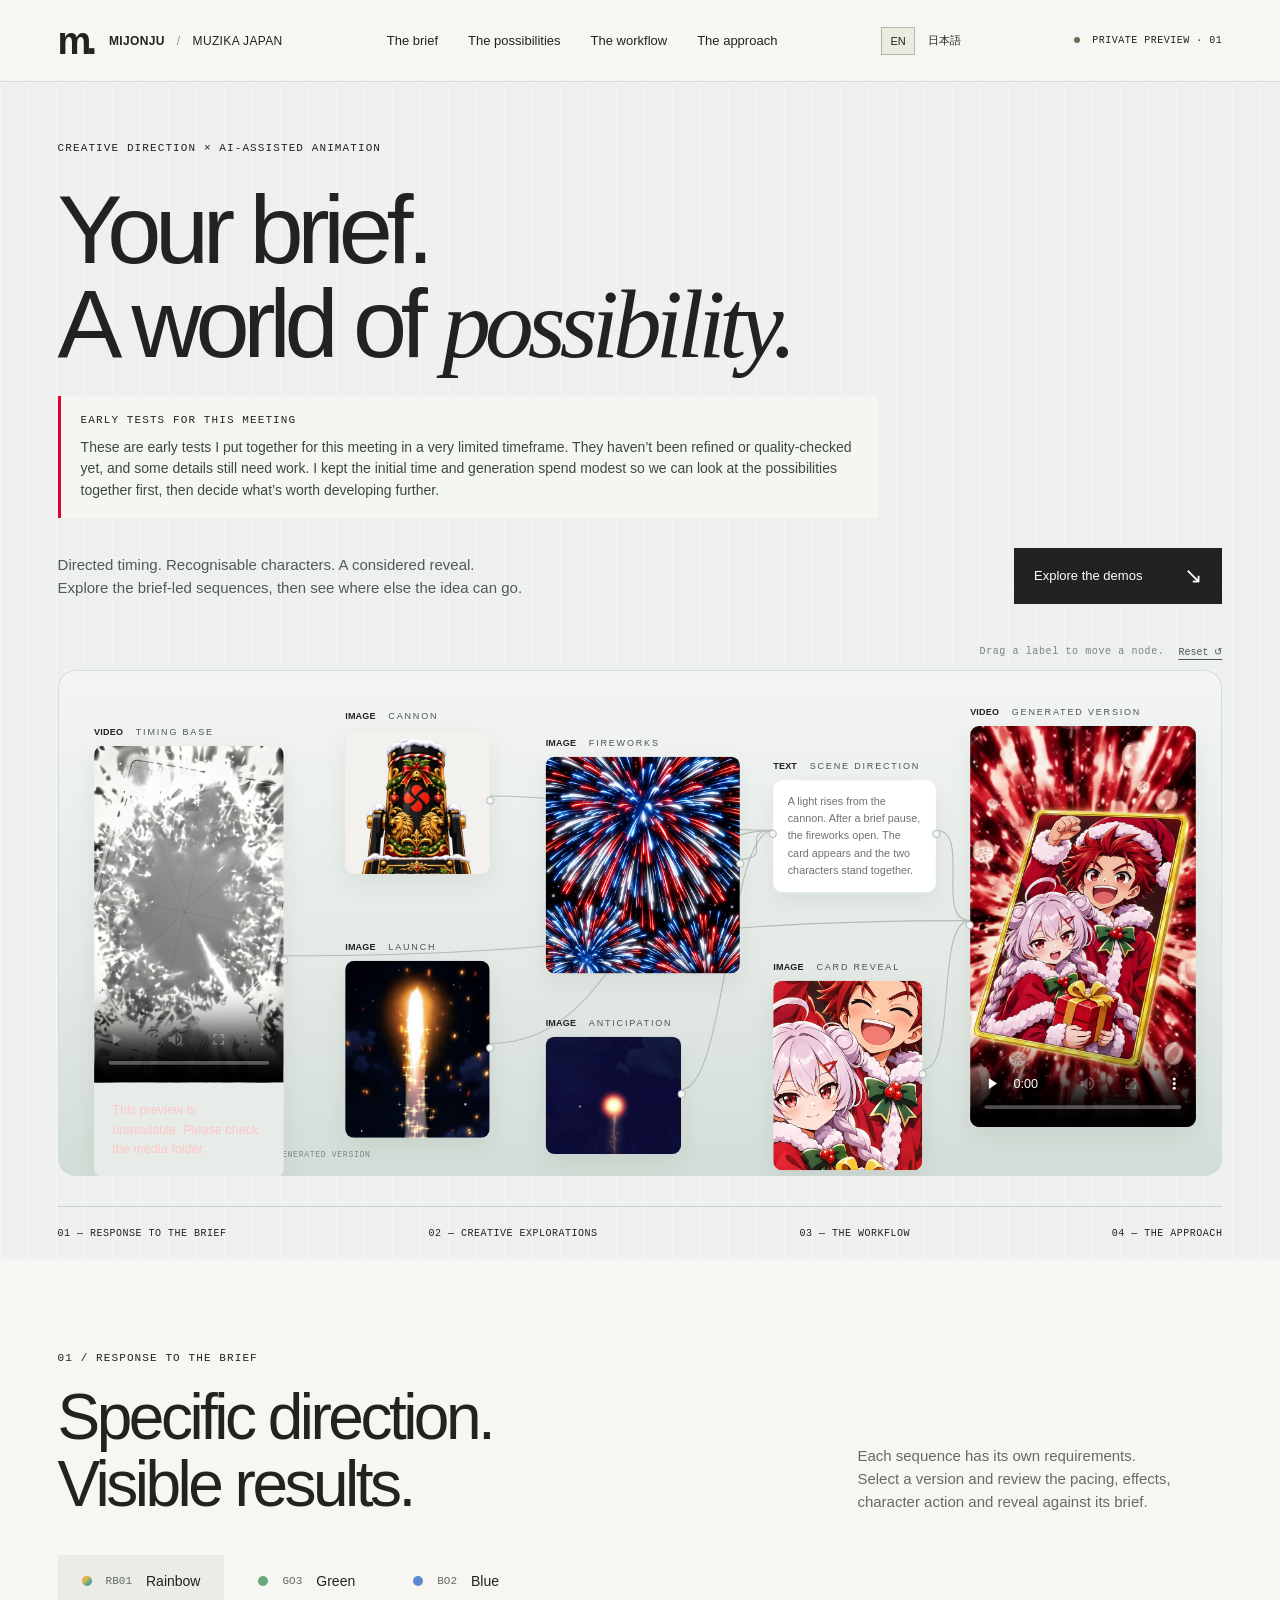
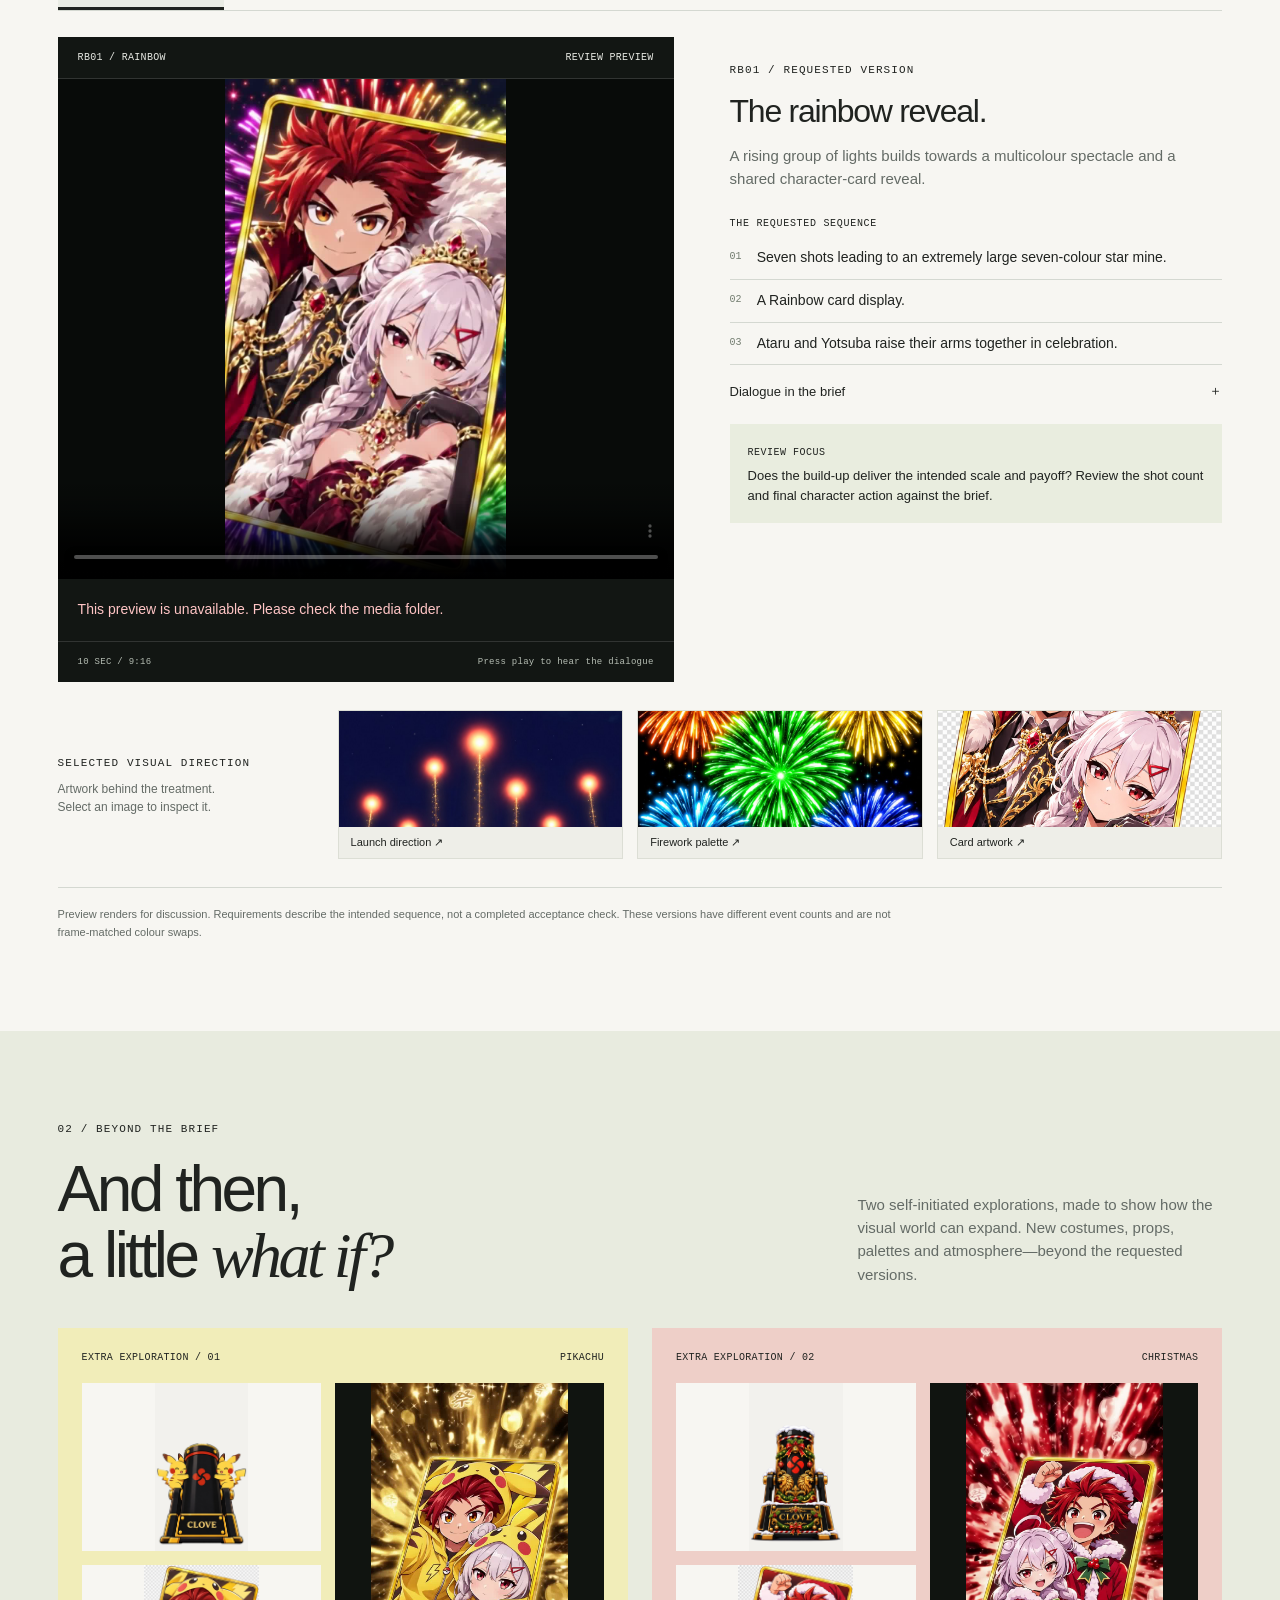
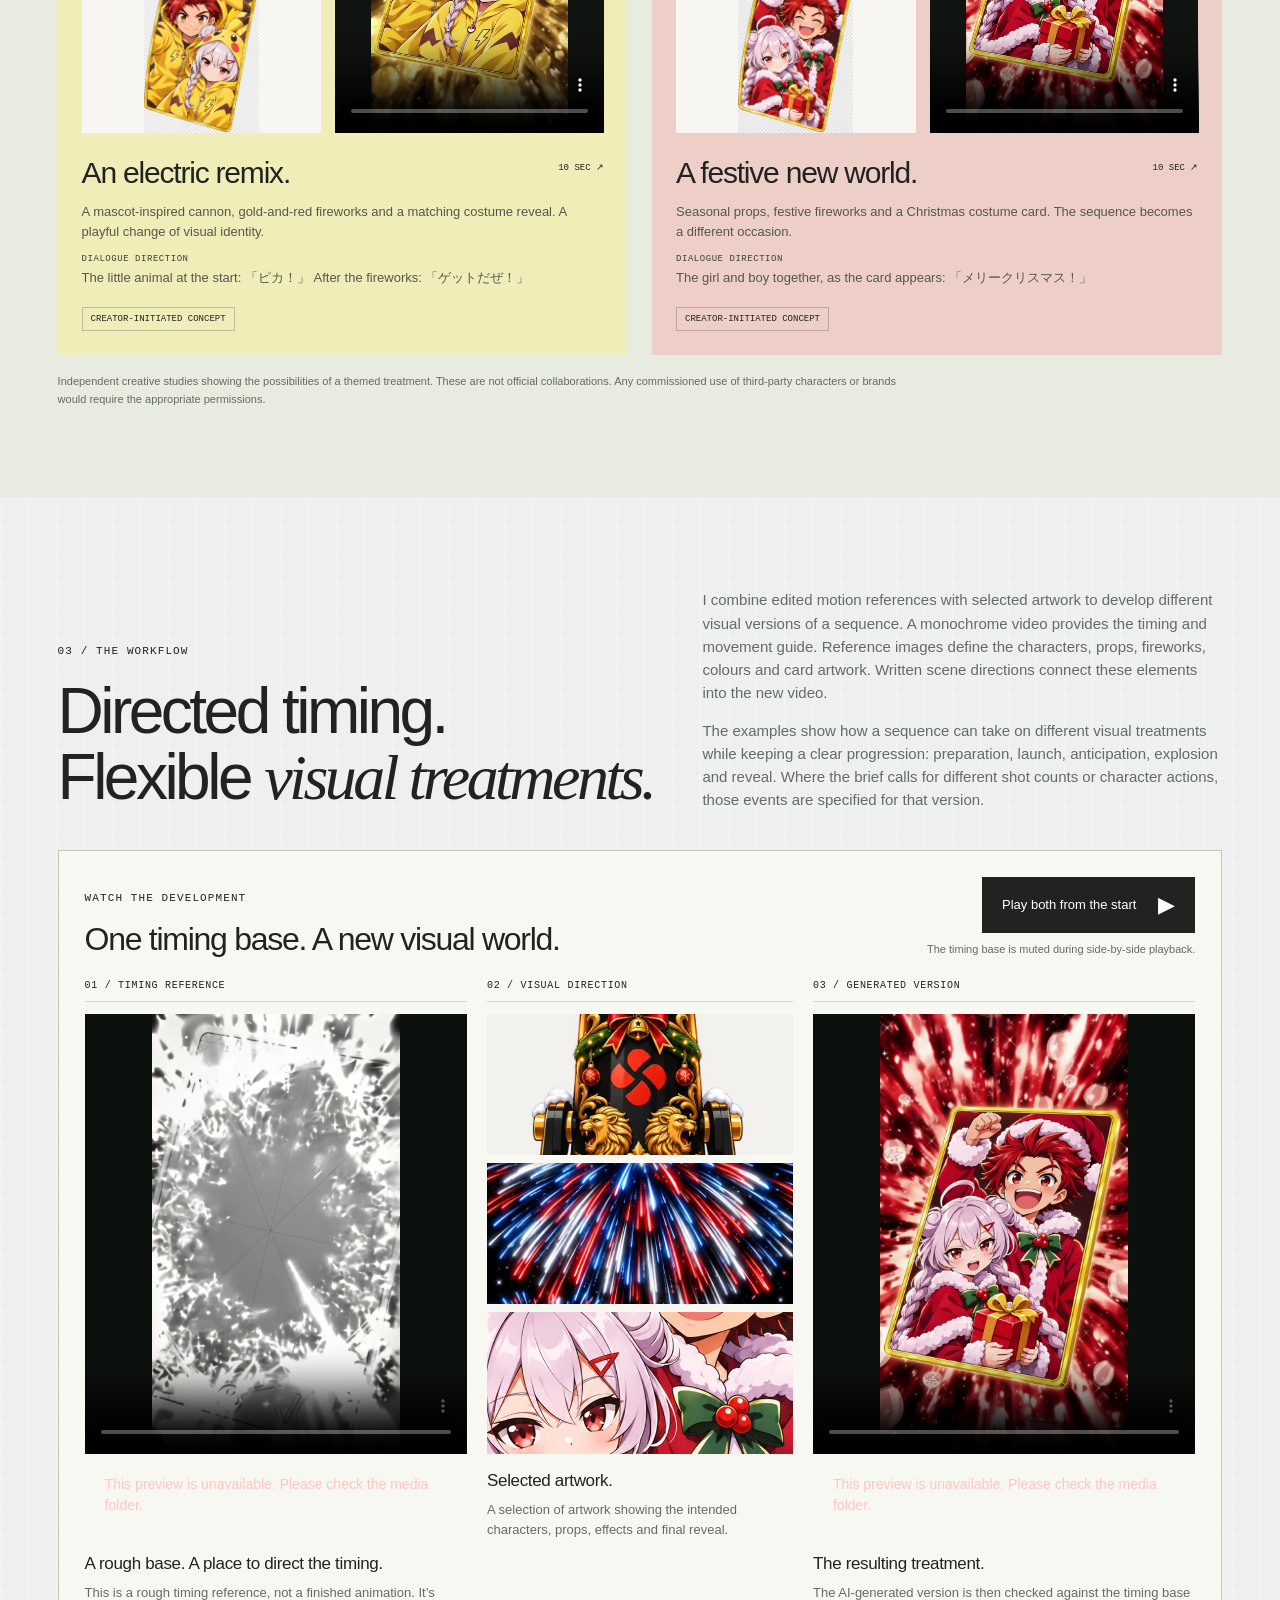
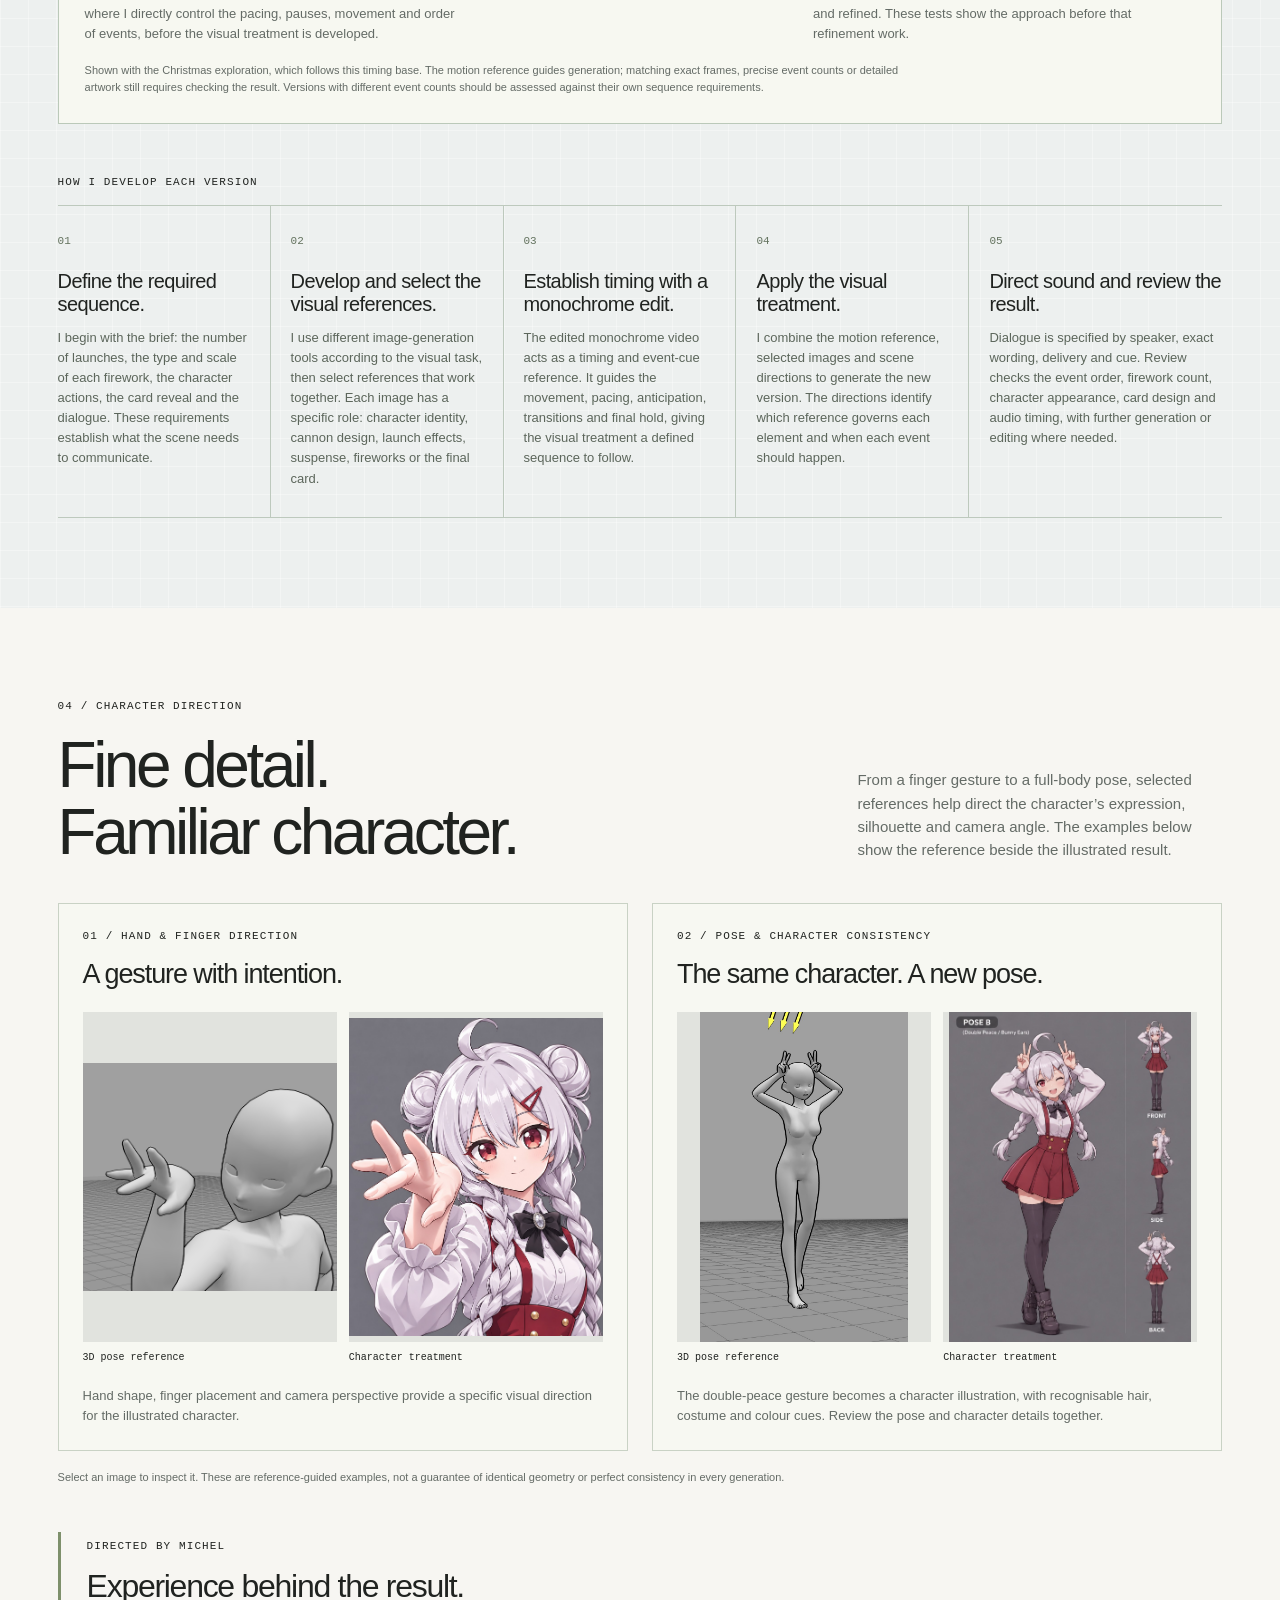
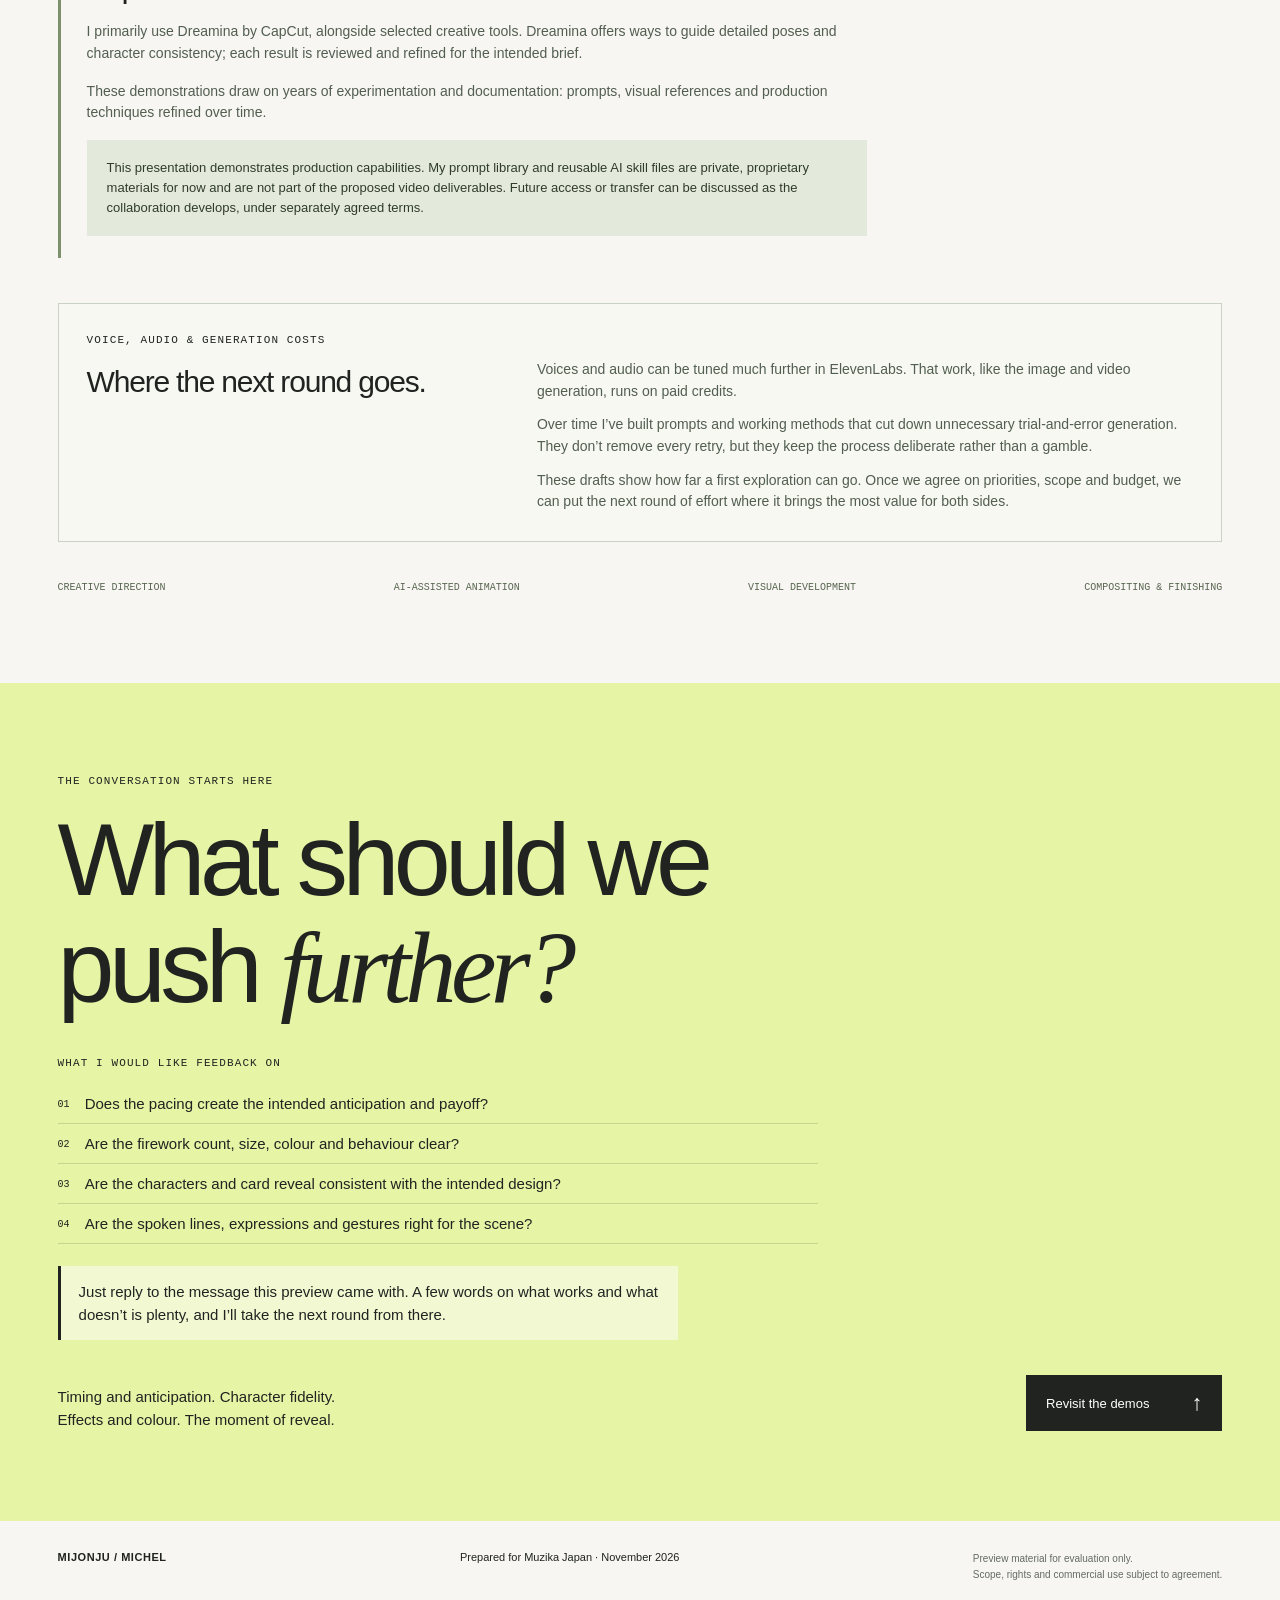
==== commit f178c806: "Weave-style light node board with collage layout and branching wires Co-Authored-By: Claude Opus 5.5" ====
--- a/index-en.html
+++ b/index-en.html
@@ -10,7 +10,7 @@
 <h1>Your brief.<br>A world of <span>possibility.</span></h1>
 <aside class="draft-note" aria-label="About these samples"><div class="eyebrow">EARLY TESTS FOR THIS MEETING</div><p>These are early tests I put together for this meeting in a very limited timeframe. They haven’t been refined or quality-checked yet, and some details still need work. I kept the initial time and generation spend modest so we can look at the possibilities together first, then decide what’s worth developing further.</p></aside>
 <div class="hero-bottom"><p>Directed timing. Recognisable characters. A considered reveal.<br>Explore the brief-led sequences, then see where else the idea can go.</p><a class="button dark" href="#demos">Explore the demos <span>↘</span></a></div>
-<div class="board-tools"><p id="drag-help">Drag a title to move a node; arrow keys also work. Scroll sideways to explore.</p><button type="button" id="reset-board">Reset layout ↺</button></div><div class="board-scroll" tabindex="0" aria-label="Interactive reference board"><div class="hero-board" aria-describedby="drag-help"><svg class="connections" aria-hidden="true"></svg><article class="workflow-node" data-node="timing" style="left:30px;top:55px"><button type="button" class="node-handle" aria-label="Move timing base"><span>Timing base</span><span aria-hidden="true">⠿</span></button><div class="node-content"><video controls playsinline preload="metadata" poster="assets/media/base-core-poster.jpg" aria-label="Timing base video"><source src="assets/media/base-core.mp4" type="video/mp4"></video></div><i class="port port-in" aria-hidden="true"></i><i class="port port-out" aria-hidden="true"></i></article><article class="workflow-node" data-node="prop" style="left:206px;top:55px"><button type="button" class="node-handle" aria-label="Move cannon"><span>Cannon</span><span aria-hidden="true">⠿</span></button><div class="node-content"><img src="assets/media/christmas-cannon.jpg" alt="Cannon" draggable="false"></div><i class="port port-in" aria-hidden="true"></i><i class="port port-out" aria-hidden="true"></i></article><article class="workflow-node" data-node="launch" style="left:382px;top:55px"><button type="button" class="node-handle" aria-label="Move launch"><span>Launch</span><span aria-hidden="true">⠿</span></button><div class="node-content"><img src="assets/media/eject.jpg" alt="Launch" draggable="false"></div><i class="port port-in" aria-hidden="true"></i><i class="port port-out" aria-hidden="true"></i></article><article class="workflow-node" data-node="suspense" style="left:558px;top:55px"><button type="button" class="node-handle" aria-label="Move anticipation"><span>Anticipation</span><span aria-hidden="true">⠿</span></button><div class="node-content"><img src="assets/media/suspense.jpg" alt="Anticipation" draggable="false"></div><i class="port port-in" aria-hidden="true"></i><i class="port port-out" aria-hidden="true"></i></article><article class="workflow-node" data-node="effects" style="left:734px;top:55px"><button type="button" class="node-handle" aria-label="Move fireworks"><span>Fireworks</span><span aria-hidden="true">⠿</span></button><div class="node-content"><img src="assets/media/christmas-effects.jpg" alt="Fireworks" draggable="false"></div><i class="port port-in" aria-hidden="true"></i><i class="port port-out" aria-hidden="true"></i></article><article class="workflow-node" data-node="card" style="left:910px;top:55px"><button type="button" class="node-handle" aria-label="Move card reveal"><span>Card reveal</span><span aria-hidden="true">⠿</span></button><div class="node-content"><img src="assets/media/christmas-card.jpg" alt="Card reveal" draggable="false"></div><i class="port port-in" aria-hidden="true"></i><i class="port port-out" aria-hidden="true"></i></article><article class="workflow-node" data-node="result" style="left:1086px;top:32px"><button type="button" class="node-handle" aria-label="Move generated version"><span>Generated version</span><span aria-hidden="true">⠿</span></button><div class="node-content"><video controls playsinline preload="none" poster="assets/media/christmas-poster.jpg" aria-label="Generated version preview"><source src="assets/media/christmas.mp4" type="video/mp4"></video></div><i class="port port-in" aria-hidden="true"></i><i class="port port-out" aria-hidden="true"></i></article><span class="canvas-caption">TIMING BASE + VISUAL DIRECTION → GENERATED VERSION</span></div></div>
+<div class="board-tools"><p id="drag-help">Drag a label to move a node.</p><button type="button" id="reset-board">Reset ↺</button></div><div class="board-scroll" aria-label="Interactive reference board"><div class="hero-board" aria-describedby="drag-help"><svg class="connections" aria-hidden="true"></svg><article class="workflow-node" data-node="timing" data-to="result" style="left:40px;top:58px;--w:210px;--h:373px"><button type="button" class="node-handle" aria-label="Move timing base"><b>VIDEO</b><span>Timing base</span></button><div class="node-content"><video controls playsinline preload="metadata" poster="assets/media/base-core-poster.jpg" aria-label="Timing base video"><source src="assets/media/base-core.mp4" type="video/mp4"></video></div><i class="port port-in" aria-hidden="true"></i><i class="port port-out" aria-hidden="true"></i></article><article class="workflow-node" data-node="prop" data-to="text" style="left:318px;top:40px;--w:160px;--h:160px"><button type="button" class="node-handle" aria-label="Move cannon"><b>IMAGE</b><span>Cannon</span></button><div class="node-content"><img src="assets/media/christmas-cannon.jpg" alt="Cannon" draggable="false"></div><i class="port port-in" aria-hidden="true"></i><i class="port port-out" aria-hidden="true"></i></article><article class="workflow-node" data-node="launch" data-to="text" style="left:318px;top:296px;--w:160px;--h:196px"><button type="button" class="node-handle" aria-label="Move launch"><b>IMAGE</b><span>Launch</span></button><div class="node-content"><img src="assets/media/eject.jpg" alt="Launch" draggable="false"></div><i class="port port-in" aria-hidden="true"></i><i class="port port-out" aria-hidden="true"></i></article><article class="workflow-node" data-node="effects" data-to="text" style="left:540px;top:70px;--w:215px;--h:240px"><button type="button" class="node-handle" aria-label="Move fireworks"><b>IMAGE</b><span>Fireworks</span></button><div class="node-content"><img src="assets/media/christmas-effects.jpg" alt="Fireworks" draggable="false"></div><i class="port port-in" aria-hidden="true"></i><i class="port port-out" aria-hidden="true"></i></article><article class="workflow-node" data-node="suspense" data-to="text" style="left:540px;top:380px;--w:150px;--h:130px"><button type="button" class="node-handle" aria-label="Move anticipation"><b>IMAGE</b><span>Anticipation</span></button><div class="node-content"><img src="assets/media/suspense.jpg" alt="Anticipation" draggable="false"></div><i class="port port-in" aria-hidden="true"></i><i class="port port-out" aria-hidden="true"></i></article><article class="workflow-node" data-node="text" data-to="result" style="left:792px;top:96px;--w:180px"><button type="button" class="node-handle" aria-label="Move scene direction"><b>TEXT</b><span>Scene direction</span></button><div class="node-content"><p class="node-text">A light rises from the cannon. After a brief pause, the fireworks open. The card appears and the two characters stand together.</p></div><i class="port port-in" aria-hidden="true"></i><i class="port port-out" aria-hidden="true"></i></article><article class="workflow-node" data-node="card" data-to="result" style="left:792px;top:318px;--w:165px;--h:210px"><button type="button" class="node-handle" aria-label="Move card reveal"><b>IMAGE</b><span>Card reveal</span></button><div class="node-content"><img src="assets/media/christmas-card-crop.jpg" alt="Card reveal" draggable="false"></div><i class="port port-in" aria-hidden="true"></i><i class="port port-out" aria-hidden="true"></i></article><article class="workflow-node" data-node="result" style="left:1010px;top:36px;--w:250px;--h:444px"><button type="button" class="node-handle" aria-label="Move generated version"><b>VIDEO</b><span>Generated version</span></button><div class="node-content"><video controls playsinline preload="none" poster="assets/media/christmas-poster.jpg" aria-label="Generated version preview"><source src="assets/media/christmas.mp4" type="video/mp4"></video></div><i class="port port-in" aria-hidden="true"></i><i class="port port-out" aria-hidden="true"></i></article><span class="canvas-caption">TIMING BASE + VISUAL DIRECTION → GENERATED VERSION</span></div></div>
 <div class="section-index"><span>01 — RESPONSE TO THE BRIEF</span><span>02 — CREATIVE EXPLORATIONS</span><span>03 — THE WORKFLOW</span><span>04 — THE APPROACH</span></div>
 </section>
 <section id="demos" class="section demos">
@@ -36,7 +36,7 @@
 <div class="compare-head"><div><div class="eyebrow">WATCH THE DEVELOPMENT</div><h3>One timing base. A new visual world.</h3></div><div class="compare-actions"><button type="button" id="play-both" class="button dark">Play both from the start <span>▶</span></button><p>The timing base is muted during side-by-side playback.</p></div></div>
 <div class="compare-grid">
 <figure class="compare-col"><div class="compare-label">01 / TIMING REFERENCE</div><video id="compare-base" controls playsinline preload="metadata" poster="assets/media/base-core-poster.jpg" aria-label="Timing base video"><source src="assets/media/base-core.mp4" type="video/mp4"></video><figcaption><strong>A rough base. A place to direct the timing.</strong><span>This is a rough timing reference, not a finished animation. It’s where I directly control the pacing, pauses, movement and order of events, before the visual treatment is developed.</span></figcaption></figure>
-<figure class="compare-col"><div class="compare-label">02 / VISUAL DIRECTION</div><div class="compare-art"><button type="button" data-inspect="assets/media/christmas-cannon.jpg" data-caption="Cannon design"><img src="assets/media/christmas-cannon.jpg" alt="Cannon design" loading="lazy"></button><button type="button" data-inspect="assets/media/christmas-effects.jpg" data-caption="Fireworks"><img src="assets/media/christmas-effects.jpg" alt="Fireworks" loading="lazy"></button><button type="button" data-inspect="assets/media/christmas-card.jpg" data-caption="Card artwork"><img src="assets/media/christmas-card.jpg" alt="Card artwork" loading="lazy"></button></div><figcaption><strong>Selected artwork.</strong><span>A selection of artwork showing the intended characters, props, effects and final reveal.</span></figcaption></figure>
+<figure class="compare-col"><div class="compare-label">02 / VISUAL DIRECTION</div><div class="compare-art"><button type="button" data-inspect="assets/media/christmas-cannon.jpg" data-caption="Cannon design"><img src="assets/media/christmas-cannon.jpg" alt="Cannon design" loading="lazy"></button><button type="button" data-inspect="assets/media/christmas-effects.jpg" data-caption="Fireworks"><img src="assets/media/christmas-effects.jpg" alt="Fireworks" loading="lazy"></button><button type="button" data-inspect="assets/media/christmas-card.jpg" data-caption="Card artwork"><img src="assets/media/christmas-card-crop.jpg" alt="Card artwork" loading="lazy"></button></div><figcaption><strong>Selected artwork.</strong><span>A selection of artwork showing the intended characters, props, effects and final reveal.</span></figcaption></figure>
 <figure class="compare-col"><div class="compare-label">03 / GENERATED VERSION</div><video id="compare-result" controls playsinline preload="metadata" poster="assets/media/christmas-poster.jpg" aria-label="Generated Christmas version"><source src="assets/media/christmas.mp4" type="video/mp4"></video><figcaption><strong>The resulting treatment.</strong><span>The AI-generated version is then checked against the timing base and refined. These tests show the approach before that refinement work.</span></figcaption></figure>
 </div>
 <p class="fine-print">Shown with the Christmas exploration, which follows this timing base. The motion reference guides generation; matching exact frames, precise event counts or detailed artwork still requires checking the result. Versions with different event counts should be assessed against their own sequence requirements.</p>
--- a/assets/styles.css
+++ b/assets/styles.css
@@ -22,3 +22,25 @@
 @media(max-width:1000px){.steps{grid-template-columns:1fr 1fr 1fr}.steps article{border-bottom:1px solid #bdc9bd}.steps article:nth-child(3){border-right:0;margin-right:0}.compare-col video,.compare-art{height:360px}.next-round{grid-template-columns:1fr}}
 @media(max-width:700px){.draft-note{padding:12px 14px;margin-bottom:22px}.draft-note p{font-size:13px}.compare{padding:16px}.compare-head{display:block}.compare-actions{align-items:flex-start;margin-top:16px}.compare-grid{grid-template-columns:1fr}.compare-col video{height:420px}.compare-art{grid-template-rows:none;grid-template-columns:repeat(3,1fr);height:150px}.steps{grid-template-columns:1fr}.steps article{margin:0;padding:18px 0;border-right:0}.steps h3{font-size:20px;margin:12px 0 8px}.next-round{padding:18px}.next-round h3{font-size:25px}.feedback li{font-size:13px}nav{gap:12px}}
 .reply-note{margin-top:22px;font-size:15px;max-width:620px;padding:14px 18px;background:#ffffff80;border-left:3px solid var(--ink)}@media(max-width:700px){.reply-note{font-size:13px}}
+/* Weave-style light collage board */
+.hero .board-tools{justify-content:flex-end;gap:14px;margin-top:30px;padding:8px 0;font:10px 'Courier New',monospace;letter-spacing:.06em;color:#7a847e}.hero .board-tools button{padding:4px 0;background:none;font:inherit;color:#4d5651;text-decoration:underline;text-underline-offset:4px}
+.hero .board-scroll{overflow:hidden;border:0;border-radius:18px;margin:0 0 30px;background:linear-gradient(180deg,#f3f5f4 0%,#e3e9e5 60%,#d3ddd7 100%);box-shadow:inset 0 0 0 1px #d5ddd8}
+.hero .board-scroll .hero-board{width:1290px;height:560px;background:none;transform-origin:0 0;margin:0}
+.hero .board-scroll .connections{width:1290px;height:560px;stroke:#b4bdb8;stroke-width:1.2}
+.hero-board .workflow-node[data-node]{width:var(--w)}
+.hero-board .node-handle{height:26px;padding:0 0 6px;justify-content:flex-start;gap:14px;color:var(--ink);font:bold 10px Arial,Helvetica,sans-serif;letter-spacing:.02em;border-radius:0}
+.hero-board .node-handle span{font:10px Arial,Helvetica,sans-serif;letter-spacing:.2em;text-transform:uppercase;color:#4c5550}
+html[lang=ja] .hero-board .node-handle span{letter-spacing:.12em}
+.hero-board .node-content{border:0;border-radius:10px;background:#e8ece9;box-shadow:0 10px 26px #2a3a3214}
+.hero-board .workflow-node .node-content>img,.hero-board .workflow-node .node-content>video,.hero-board .workflow-node[data-node] .node-content video{height:var(--h);width:100%;object-fit:cover;background:#e8ece9}
+.hero-board .workflow-node .node-content>video{object-fit:contain;background:#0d110e}
+.hero-board .workflow-node[data-node=text] .node-content{background:#fff}
+.node-text{padding:14px 16px;font-size:12px;line-height:1.6;color:#6c7470}
+.hero-board .port{width:9px;height:9px;border:1px solid #a9b3ad;background:#f4f6f5;top:calc(13px + (100% - 13px)/2)}
+.hero-board .port-in{left:-5px}.hero-board .port-out{right:-5px}
+.hero-board .workflow-node.has-in .port-in{display:block}
+.hero-board .workflow-node.dragging .node-content{box-shadow:0 0 0 2px #9aa7a0,0 16px 34px #2a3a3226}
+.hero-board .canvas-caption{left:40px;bottom:18px;color:#7d8882}
+.hero-board.static .node-handle{cursor:default}
+@media(max-width:700px){.hero .board-scroll .hero-board{height:560px}.hero .board-tools{margin-top:20px}.hero .board-scroll{border-radius:12px}}
+.hero .board-scroll .hero-board{margin:0 auto}
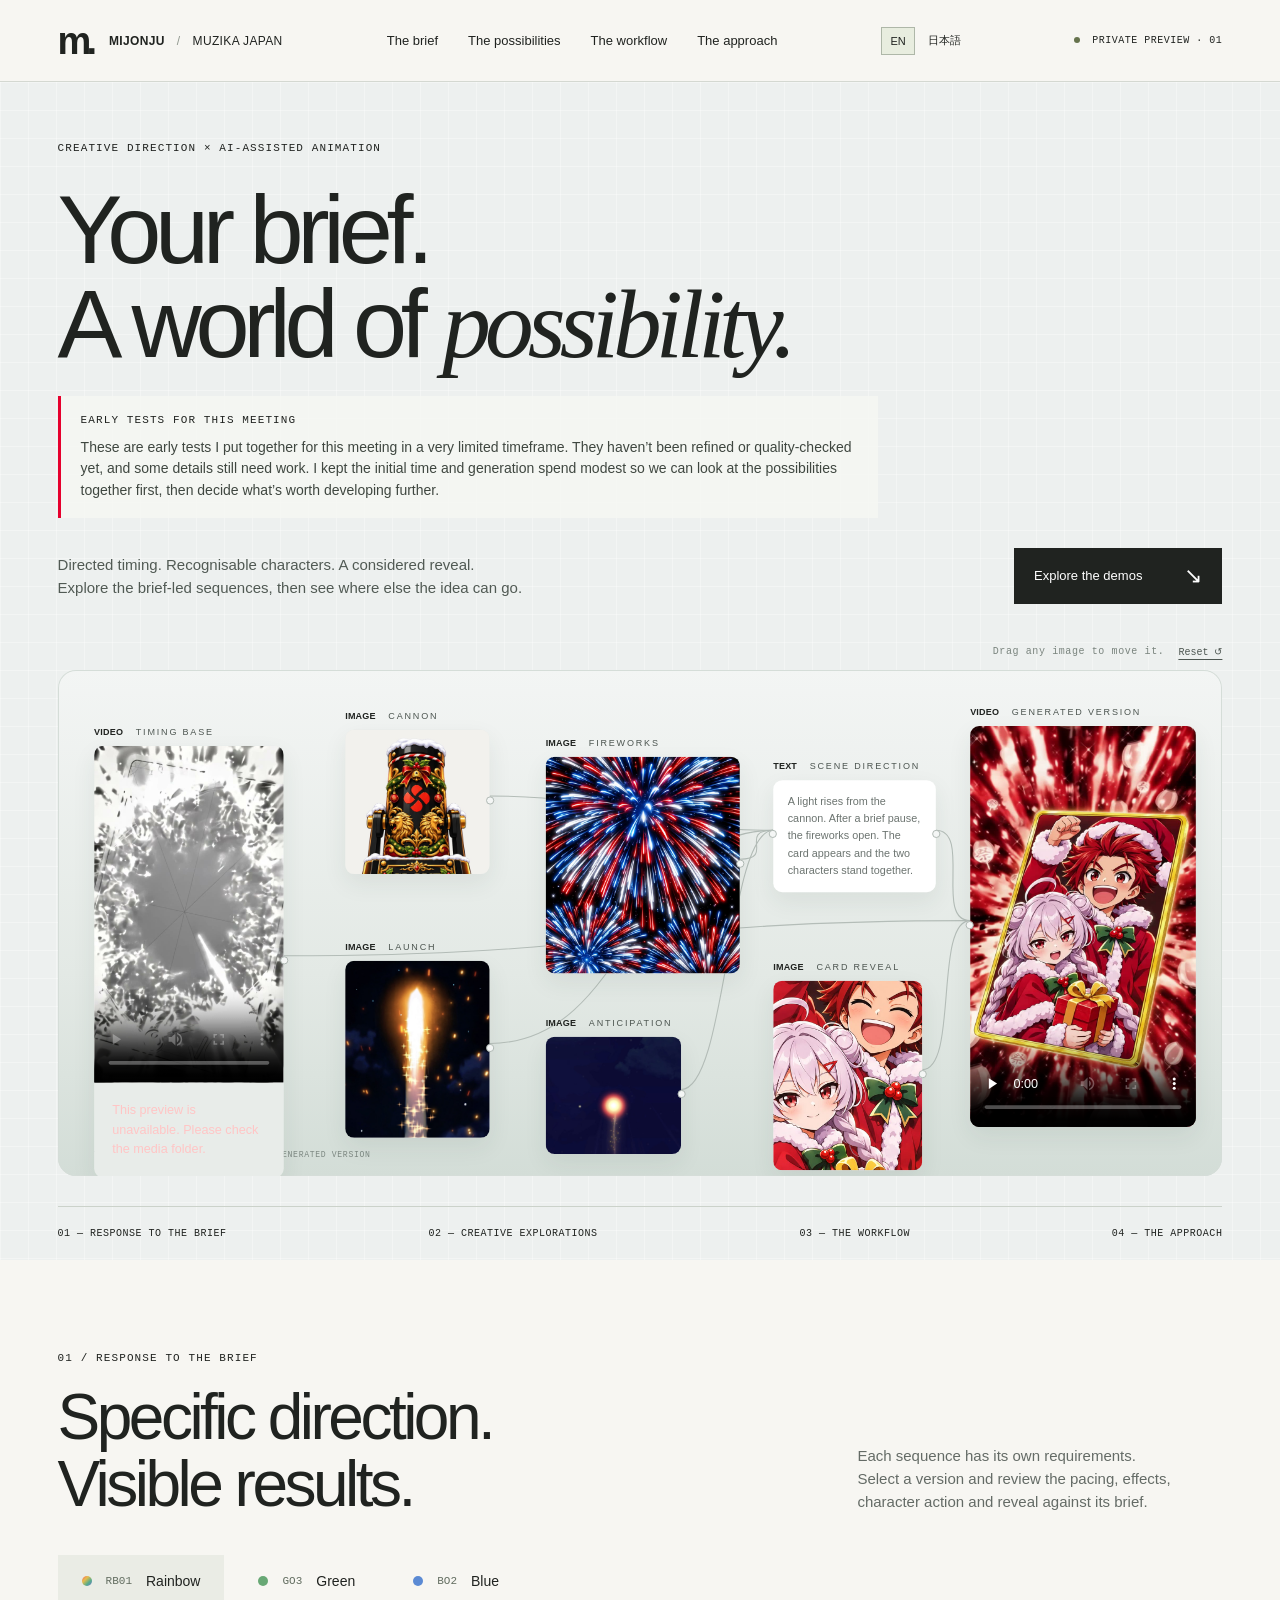
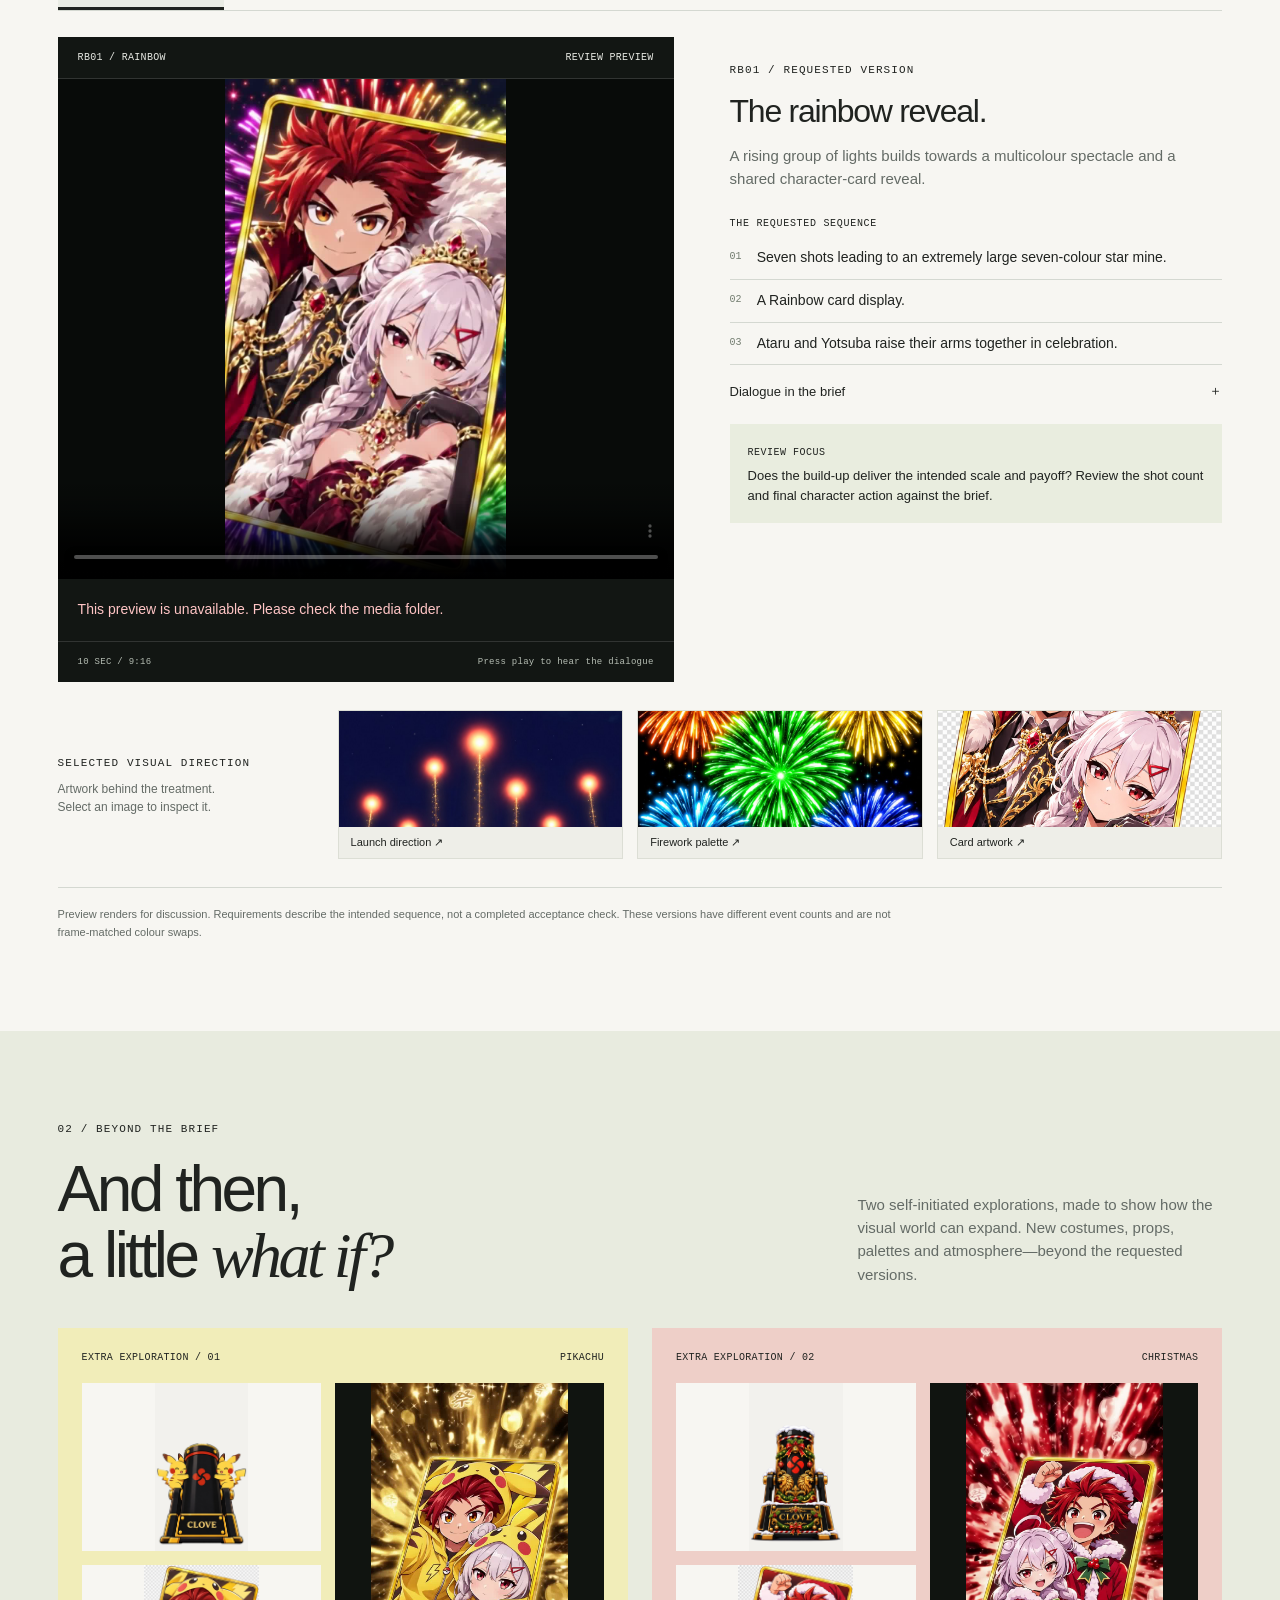
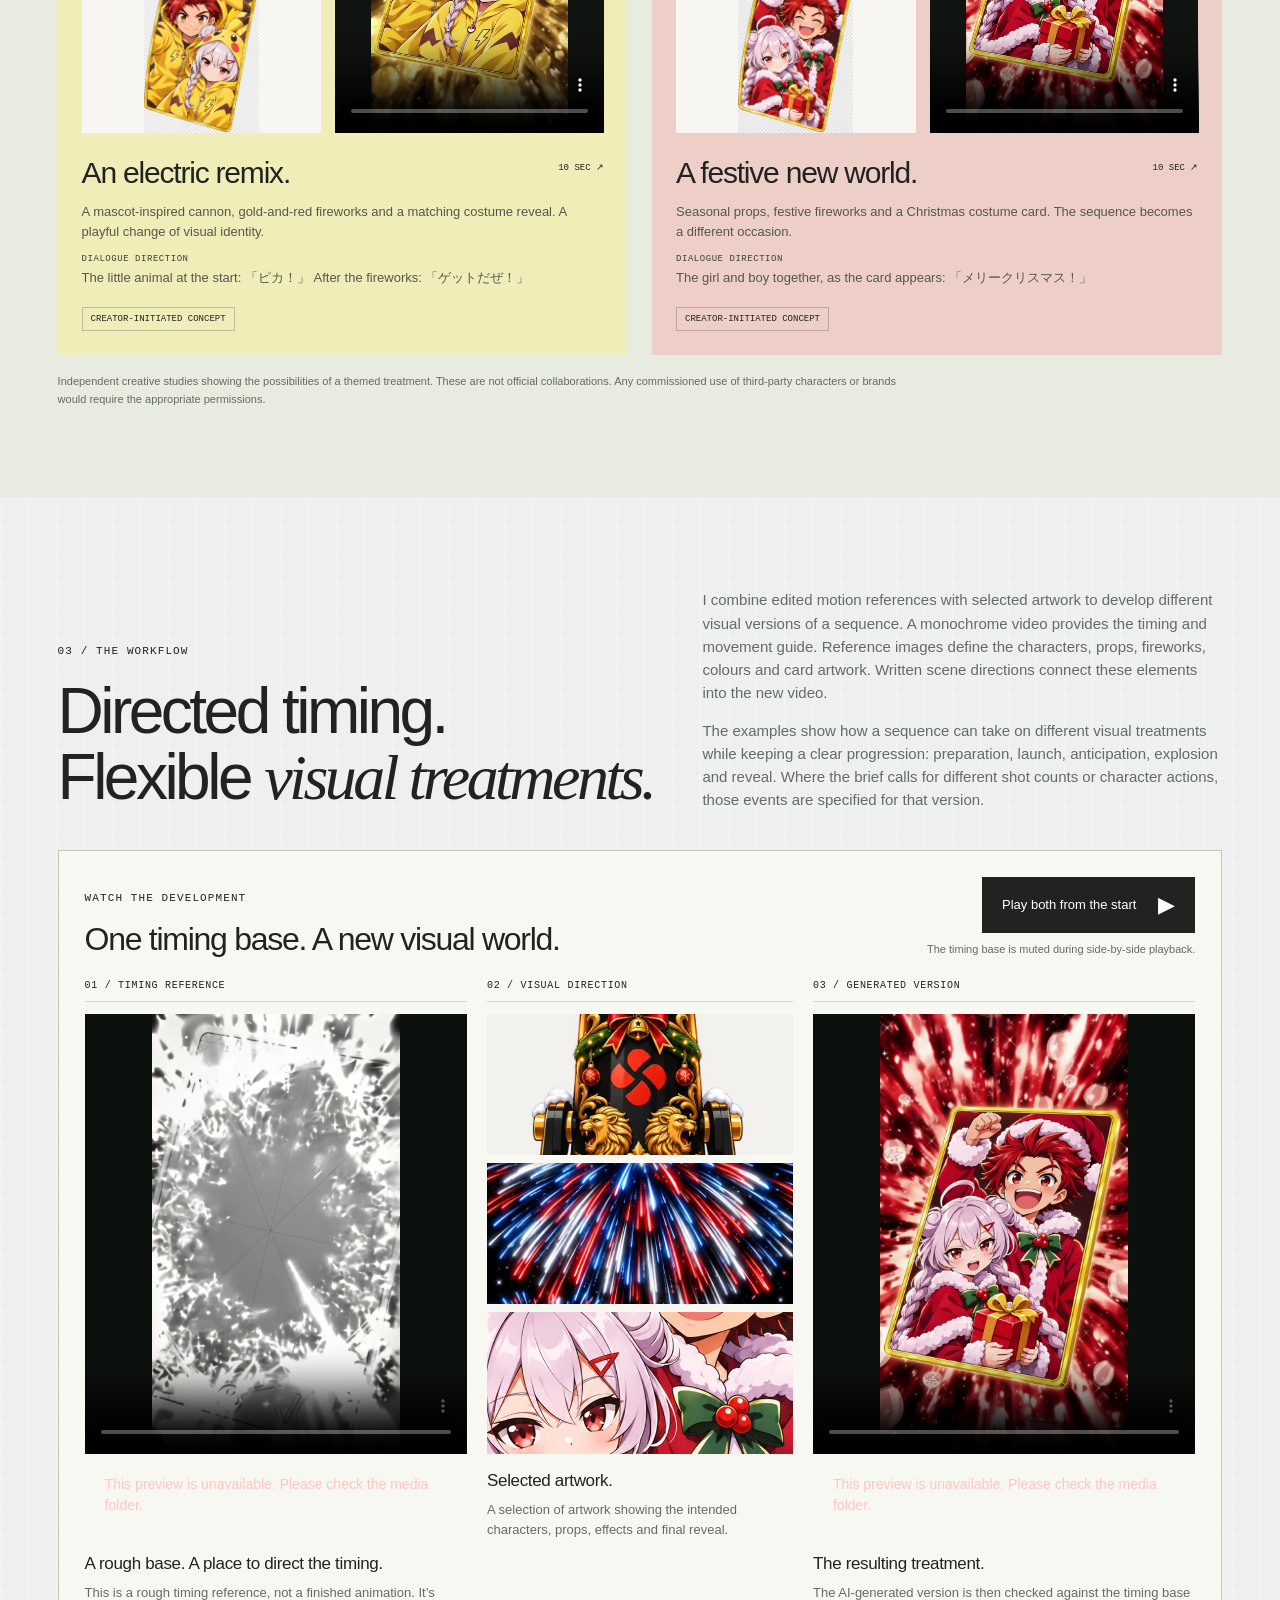
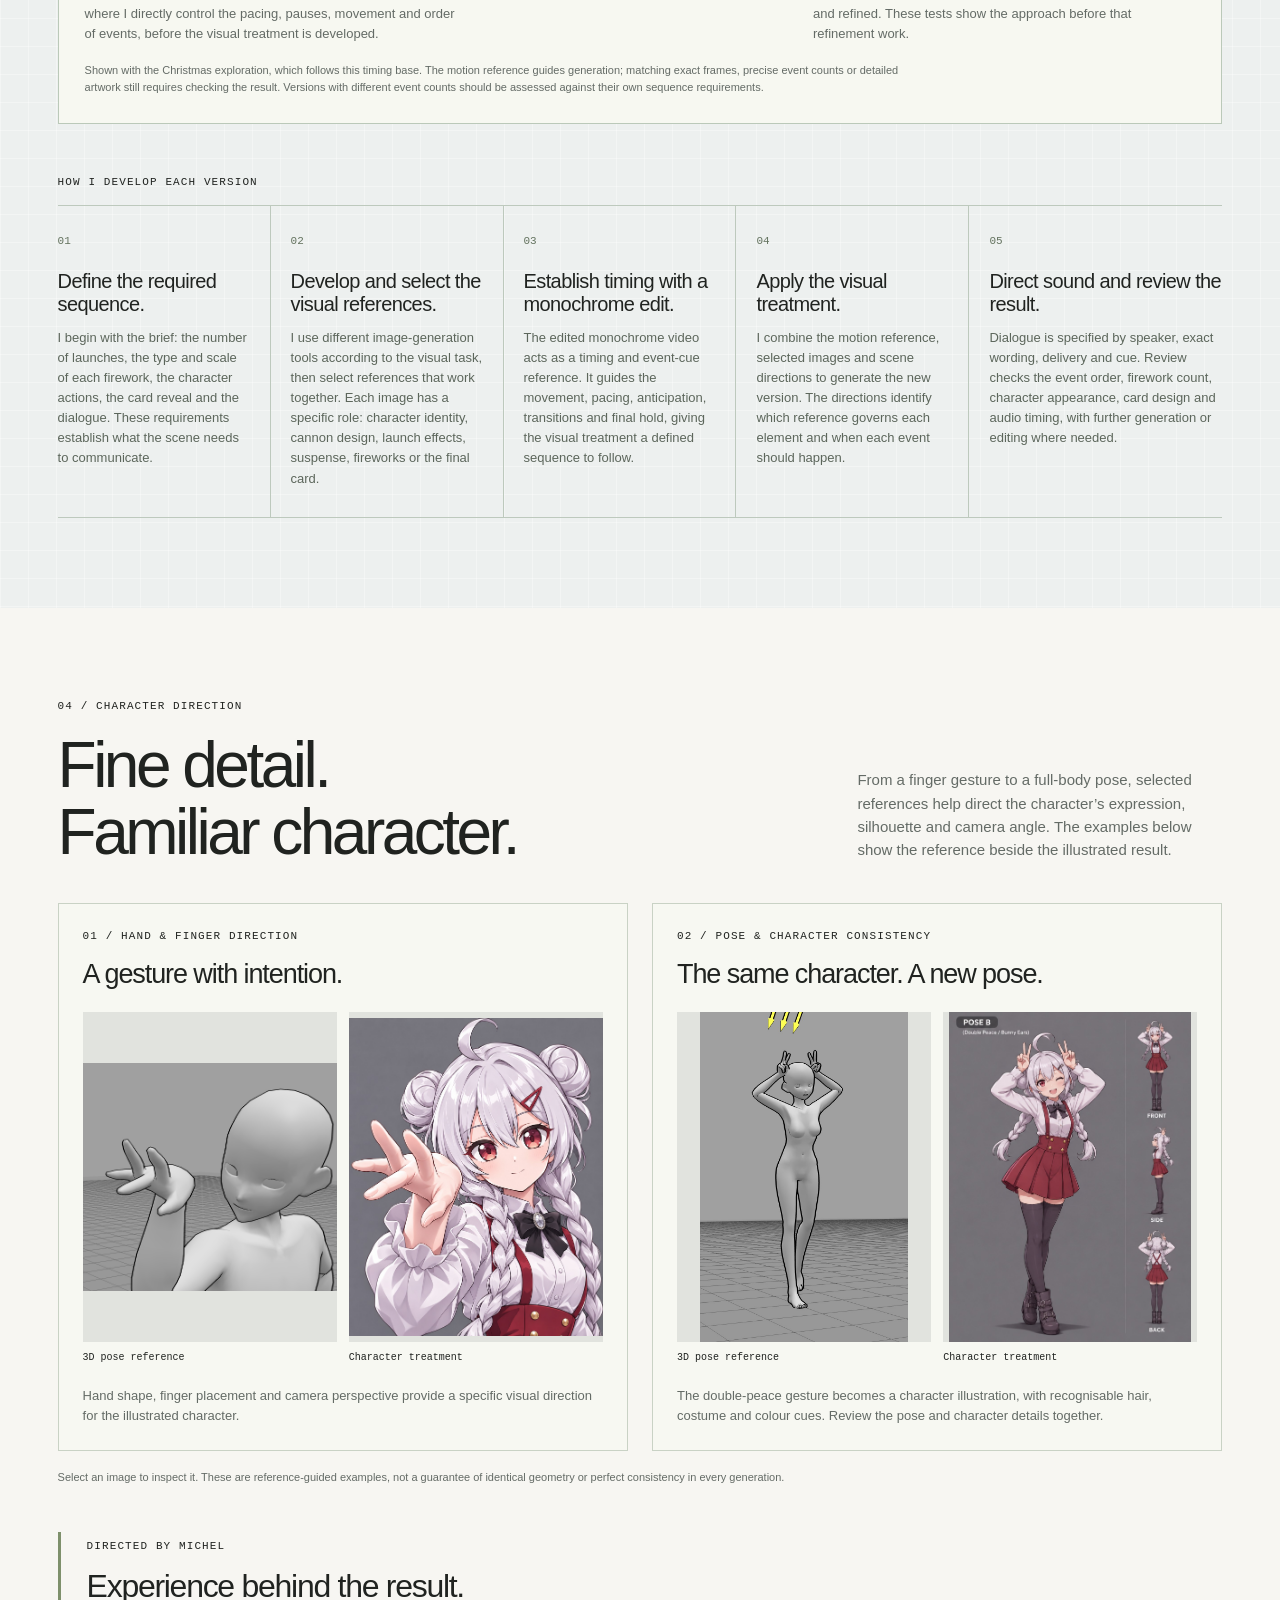
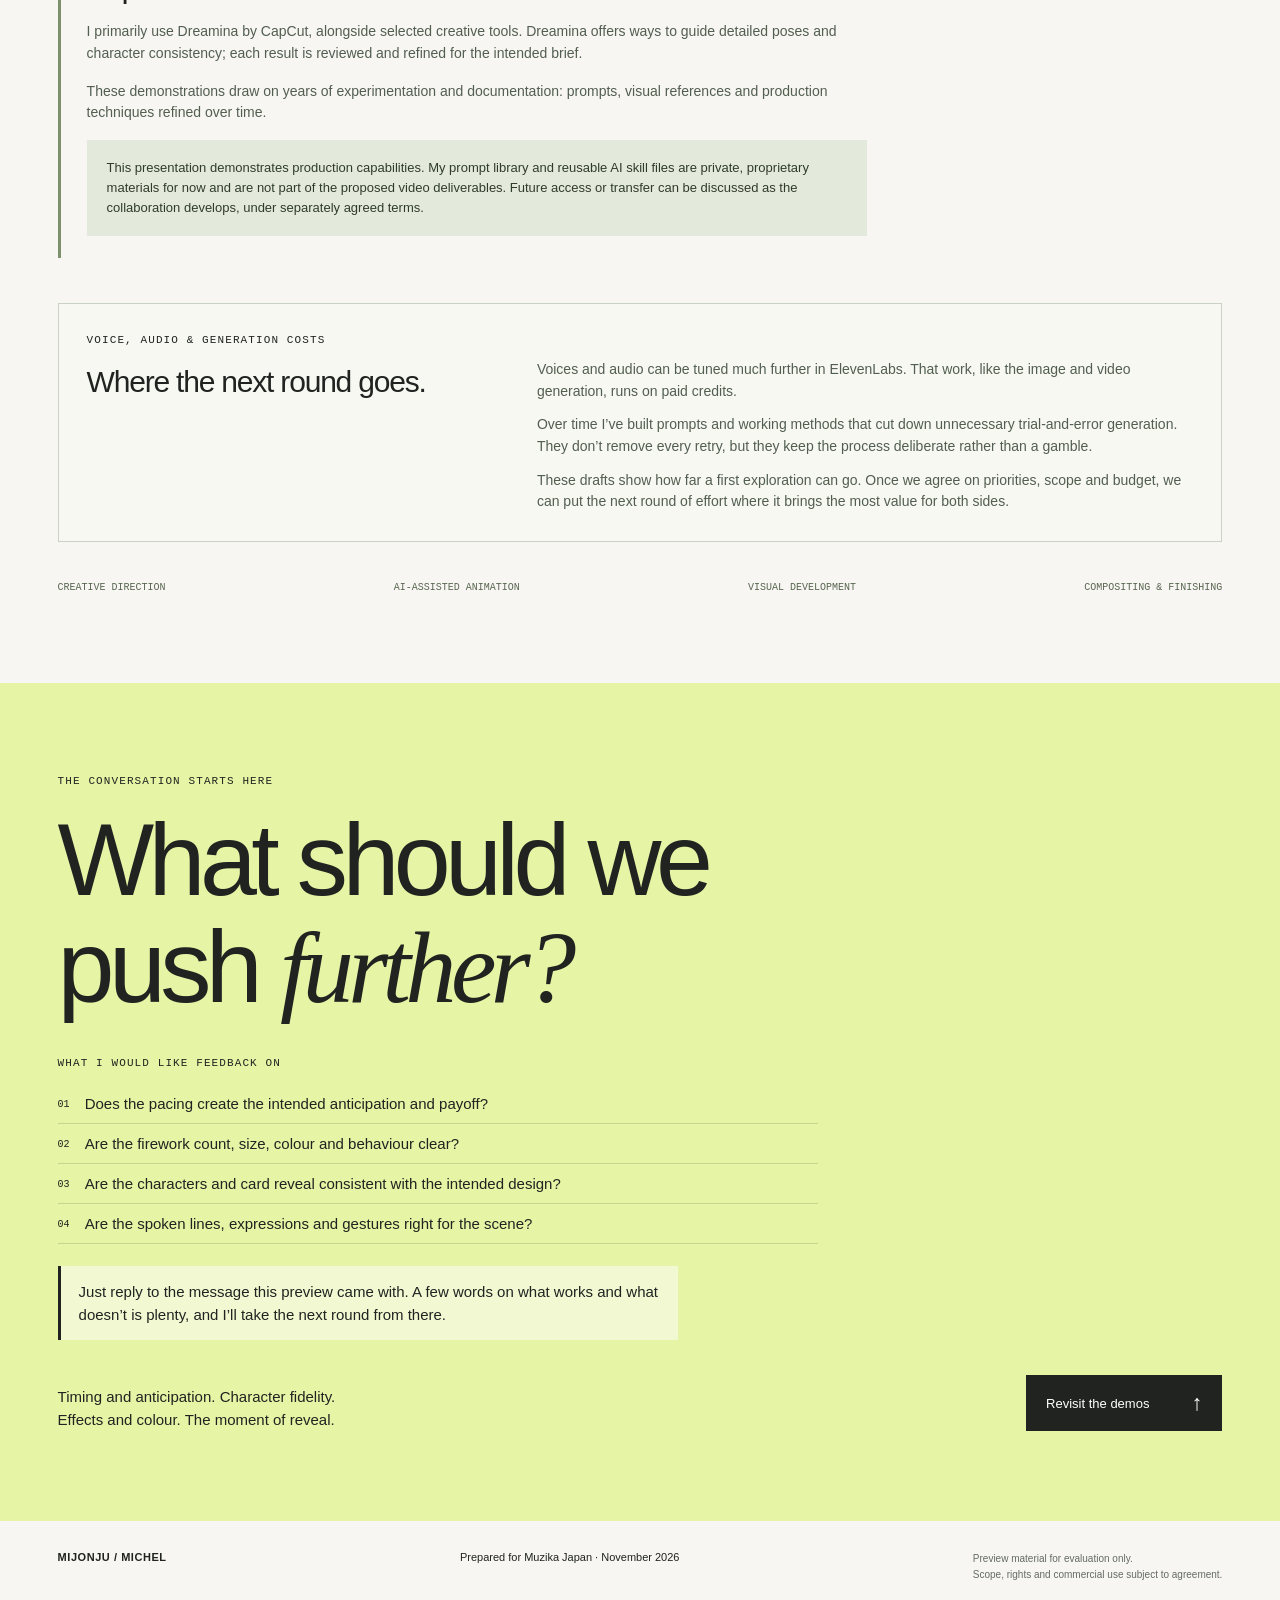
==== commit 73a6b0f9: "Drag board nodes by the image itself Co-Authored-By: Claude Opus 5.5 <noreply@anthropic.com>" ====
--- a/index-en.html
+++ b/index-en.html
@@ -10,7 +10,7 @@
 <h1>Your brief.<br>A world of <span>possibility.</span></h1>
 <aside class="draft-note" aria-label="About these samples"><div class="eyebrow">EARLY TESTS FOR THIS MEETING</div><p>These are early tests I put together for this meeting in a very limited timeframe. They haven’t been refined or quality-checked yet, and some details still need work. I kept the initial time and generation spend modest so we can look at the possibilities together first, then decide what’s worth developing further.</p></aside>
 <div class="hero-bottom"><p>Directed timing. Recognisable characters. A considered reveal.<br>Explore the brief-led sequences, then see where else the idea can go.</p><a class="button dark" href="#demos">Explore the demos <span>↘</span></a></div>
-<div class="board-tools"><p id="drag-help">Drag a label to move a node.</p><button type="button" id="reset-board">Reset ↺</button></div><div class="board-scroll" aria-label="Interactive reference board"><div class="hero-board" aria-describedby="drag-help"><svg class="connections" aria-hidden="true"></svg><article class="workflow-node" data-node="timing" data-to="result" style="left:40px;top:58px;--w:210px;--h:373px"><button type="button" class="node-handle" aria-label="Move timing base"><b>VIDEO</b><span>Timing base</span></button><div class="node-content"><video controls playsinline preload="metadata" poster="assets/media/base-core-poster.jpg" aria-label="Timing base video"><source src="assets/media/base-core.mp4" type="video/mp4"></video></div><i class="port port-in" aria-hidden="true"></i><i class="port port-out" aria-hidden="true"></i></article><article class="workflow-node" data-node="prop" data-to="text" style="left:318px;top:40px;--w:160px;--h:160px"><button type="button" class="node-handle" aria-label="Move cannon"><b>IMAGE</b><span>Cannon</span></button><div class="node-content"><img src="assets/media/christmas-cannon.jpg" alt="Cannon" draggable="false"></div><i class="port port-in" aria-hidden="true"></i><i class="port port-out" aria-hidden="true"></i></article><article class="workflow-node" data-node="launch" data-to="text" style="left:318px;top:296px;--w:160px;--h:196px"><button type="button" class="node-handle" aria-label="Move launch"><b>IMAGE</b><span>Launch</span></button><div class="node-content"><img src="assets/media/eject.jpg" alt="Launch" draggable="false"></div><i class="port port-in" aria-hidden="true"></i><i class="port port-out" aria-hidden="true"></i></article><article class="workflow-node" data-node="effects" data-to="text" style="left:540px;top:70px;--w:215px;--h:240px"><button type="button" class="node-handle" aria-label="Move fireworks"><b>IMAGE</b><span>Fireworks</span></button><div class="node-content"><img src="assets/media/christmas-effects.jpg" alt="Fireworks" draggable="false"></div><i class="port port-in" aria-hidden="true"></i><i class="port port-out" aria-hidden="true"></i></article><article class="workflow-node" data-node="suspense" data-to="text" style="left:540px;top:380px;--w:150px;--h:130px"><button type="button" class="node-handle" aria-label="Move anticipation"><b>IMAGE</b><span>Anticipation</span></button><div class="node-content"><img src="assets/media/suspense.jpg" alt="Anticipation" draggable="false"></div><i class="port port-in" aria-hidden="true"></i><i class="port port-out" aria-hidden="true"></i></article><article class="workflow-node" data-node="text" data-to="result" style="left:792px;top:96px;--w:180px"><button type="button" class="node-handle" aria-label="Move scene direction"><b>TEXT</b><span>Scene direction</span></button><div class="node-content"><p class="node-text">A light rises from the cannon. After a brief pause, the fireworks open. The card appears and the two characters stand together.</p></div><i class="port port-in" aria-hidden="true"></i><i class="port port-out" aria-hidden="true"></i></article><article class="workflow-node" data-node="card" data-to="result" style="left:792px;top:318px;--w:165px;--h:210px"><button type="button" class="node-handle" aria-label="Move card reveal"><b>IMAGE</b><span>Card reveal</span></button><div class="node-content"><img src="assets/media/christmas-card-crop.jpg" alt="Card reveal" draggable="false"></div><i class="port port-in" aria-hidden="true"></i><i class="port port-out" aria-hidden="true"></i></article><article class="workflow-node" data-node="result" style="left:1010px;top:36px;--w:250px;--h:444px"><button type="button" class="node-handle" aria-label="Move generated version"><b>VIDEO</b><span>Generated version</span></button><div class="node-content"><video controls playsinline preload="none" poster="assets/media/christmas-poster.jpg" aria-label="Generated version preview"><source src="assets/media/christmas.mp4" type="video/mp4"></video></div><i class="port port-in" aria-hidden="true"></i><i class="port port-out" aria-hidden="true"></i></article><span class="canvas-caption">TIMING BASE + VISUAL DIRECTION → GENERATED VERSION</span></div></div>
+<div class="board-tools"><p id="drag-help">Drag any image to move it.</p><button type="button" id="reset-board">Reset ↺</button></div><div class="board-scroll" aria-label="Interactive reference board"><div class="hero-board" aria-describedby="drag-help"><svg class="connections" aria-hidden="true"></svg><article class="workflow-node" data-node="timing" data-to="result" style="left:40px;top:58px;--w:210px;--h:373px"><button type="button" class="node-handle" aria-label="Move timing base"><b>VIDEO</b><span>Timing base</span></button><div class="node-content"><video controls playsinline preload="metadata" poster="assets/media/base-core-poster.jpg" aria-label="Timing base video"><source src="assets/media/base-core.mp4" type="video/mp4"></video></div><i class="port port-in" aria-hidden="true"></i><i class="port port-out" aria-hidden="true"></i></article><article class="workflow-node" data-node="prop" data-to="text" style="left:318px;top:40px;--w:160px;--h:160px"><button type="button" class="node-handle" aria-label="Move cannon"><b>IMAGE</b><span>Cannon</span></button><div class="node-content"><img src="assets/media/christmas-cannon.jpg" alt="Cannon" draggable="false"></div><i class="port port-in" aria-hidden="true"></i><i class="port port-out" aria-hidden="true"></i></article><article class="workflow-node" data-node="launch" data-to="text" style="left:318px;top:296px;--w:160px;--h:196px"><button type="button" class="node-handle" aria-label="Move launch"><b>IMAGE</b><span>Launch</span></button><div class="node-content"><img src="assets/media/eject.jpg" alt="Launch" draggable="false"></div><i class="port port-in" aria-hidden="true"></i><i class="port port-out" aria-hidden="true"></i></article><article class="workflow-node" data-node="effects" data-to="text" style="left:540px;top:70px;--w:215px;--h:240px"><button type="button" class="node-handle" aria-label="Move fireworks"><b>IMAGE</b><span>Fireworks</span></button><div class="node-content"><img src="assets/media/christmas-effects.jpg" alt="Fireworks" draggable="false"></div><i class="port port-in" aria-hidden="true"></i><i class="port port-out" aria-hidden="true"></i></article><article class="workflow-node" data-node="suspense" data-to="text" style="left:540px;top:380px;--w:150px;--h:130px"><button type="button" class="node-handle" aria-label="Move anticipation"><b>IMAGE</b><span>Anticipation</span></button><div class="node-content"><img src="assets/media/suspense.jpg" alt="Anticipation" draggable="false"></div><i class="port port-in" aria-hidden="true"></i><i class="port port-out" aria-hidden="true"></i></article><article class="workflow-node" data-node="text" data-to="result" style="left:792px;top:96px;--w:180px"><button type="button" class="node-handle" aria-label="Move scene direction"><b>TEXT</b><span>Scene direction</span></button><div class="node-content"><p class="node-text">A light rises from the cannon. After a brief pause, the fireworks open. The card appears and the two characters stand together.</p></div><i class="port port-in" aria-hidden="true"></i><i class="port port-out" aria-hidden="true"></i></article><article class="workflow-node" data-node="card" data-to="result" style="left:792px;top:318px;--w:165px;--h:210px"><button type="button" class="node-handle" aria-label="Move card reveal"><b>IMAGE</b><span>Card reveal</span></button><div class="node-content"><img src="assets/media/christmas-card-crop.jpg" alt="Card reveal" draggable="false"></div><i class="port port-in" aria-hidden="true"></i><i class="port port-out" aria-hidden="true"></i></article><article class="workflow-node" data-node="result" style="left:1010px;top:36px;--w:250px;--h:444px"><button type="button" class="node-handle" aria-label="Move generated version"><b>VIDEO</b><span>Generated version</span></button><div class="node-content"><video controls playsinline preload="none" poster="assets/media/christmas-poster.jpg" aria-label="Generated version preview"><source src="assets/media/christmas.mp4" type="video/mp4"></video></div><i class="port port-in" aria-hidden="true"></i><i class="port port-out" aria-hidden="true"></i></article><span class="canvas-caption">TIMING BASE + VISUAL DIRECTION → GENERATED VERSION</span></div></div>
 <div class="section-index"><span>01 — RESPONSE TO THE BRIEF</span><span>02 — CREATIVE EXPLORATIONS</span><span>03 — THE WORKFLOW</span><span>04 — THE APPROACH</span></div>
 </section>
 <section id="demos" class="section demos">
--- a/assets/styles.css
+++ b/assets/styles.css
@@ -44,3 +44,4 @@
 .hero-board.static .node-handle{cursor:default}
 @media(max-width:700px){.hero .board-scroll .hero-board{height:560px}.hero .board-tools{margin-top:20px}.hero .board-scroll{border-radius:12px}}
 .hero .board-scroll .hero-board{margin:0 auto}
+.hero-board:not(.static) .workflow-node{cursor:grab;touch-action:none}.hero-board:not(.static) .workflow-node.dragging{cursor:grabbing}.hero-board .workflow-node video{cursor:auto}.hero-board .workflow-node.dragging video{cursor:grabbing}.hero-board:not(.static) .workflow-node:hover .node-content{box-shadow:0 0 0 1px #b9c3bd,0 14px 30px #2a3a321f}.hero-board .node-text{user-select:none}
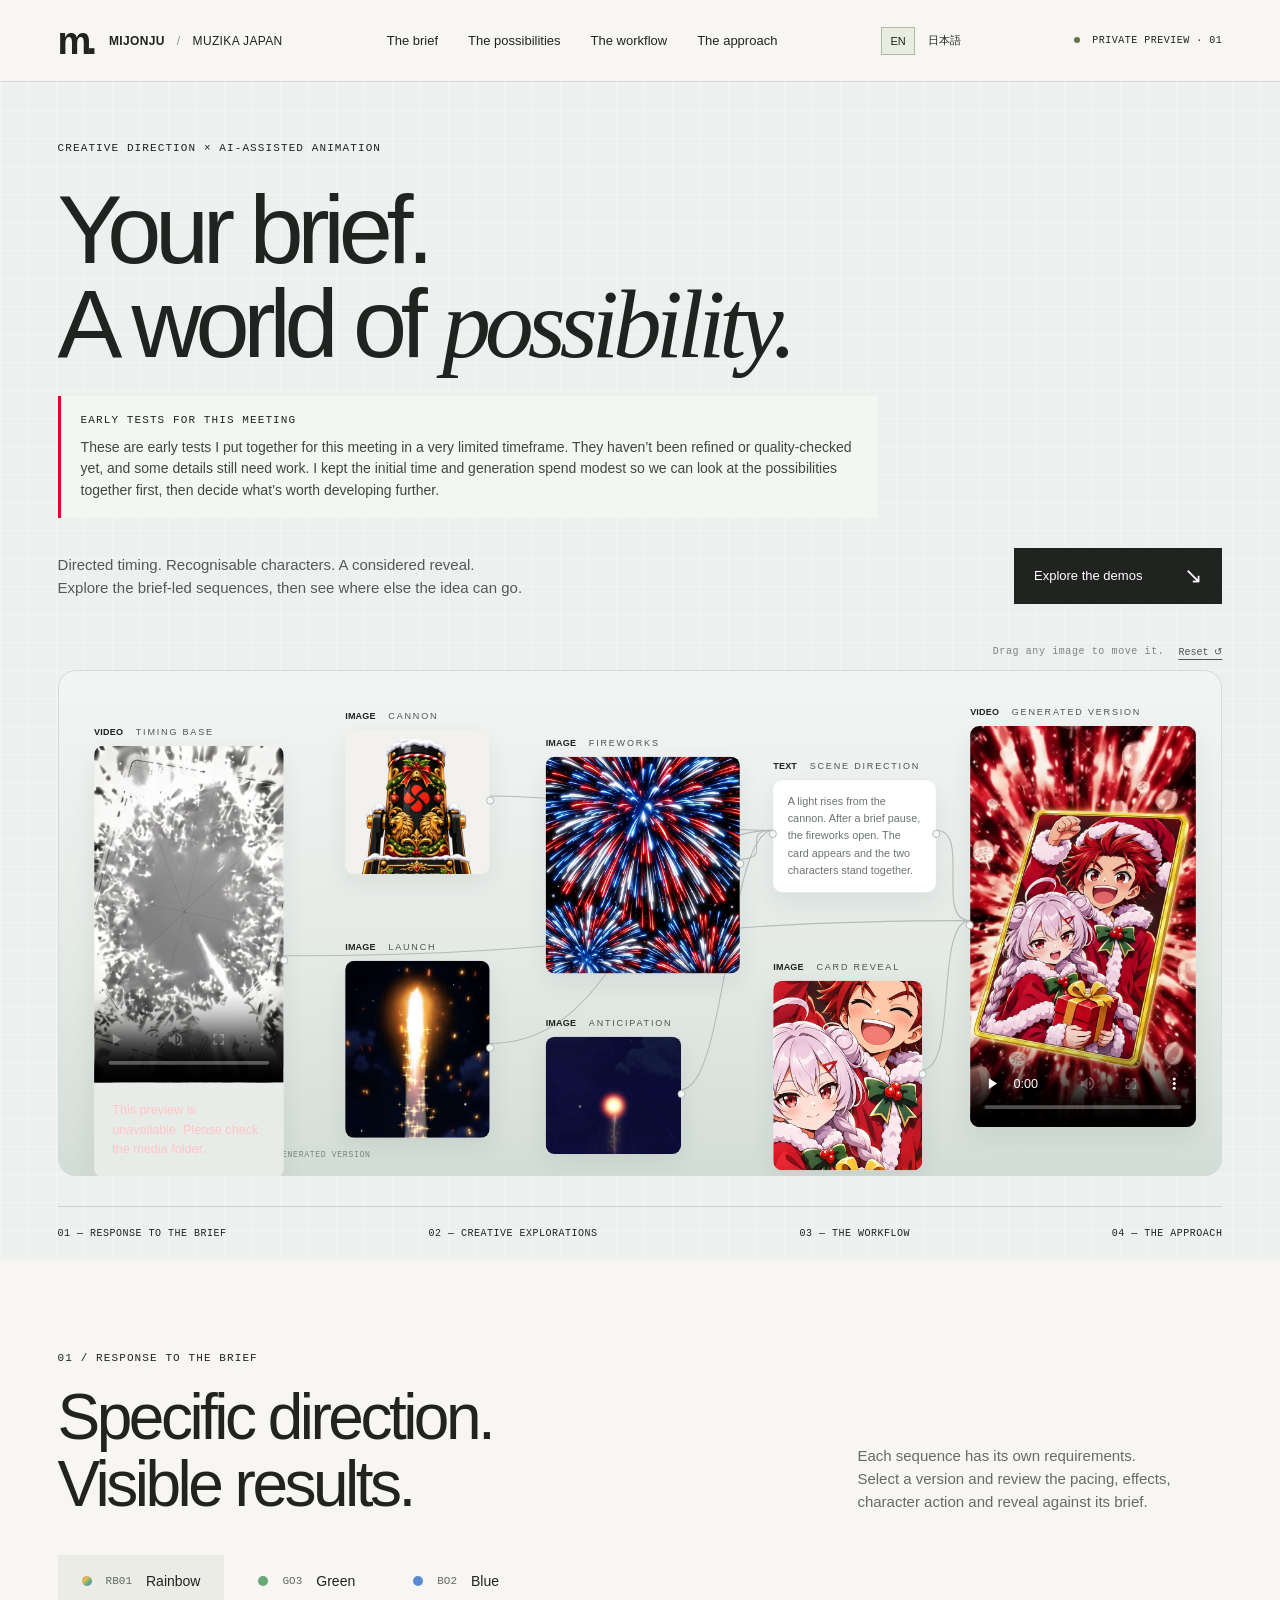
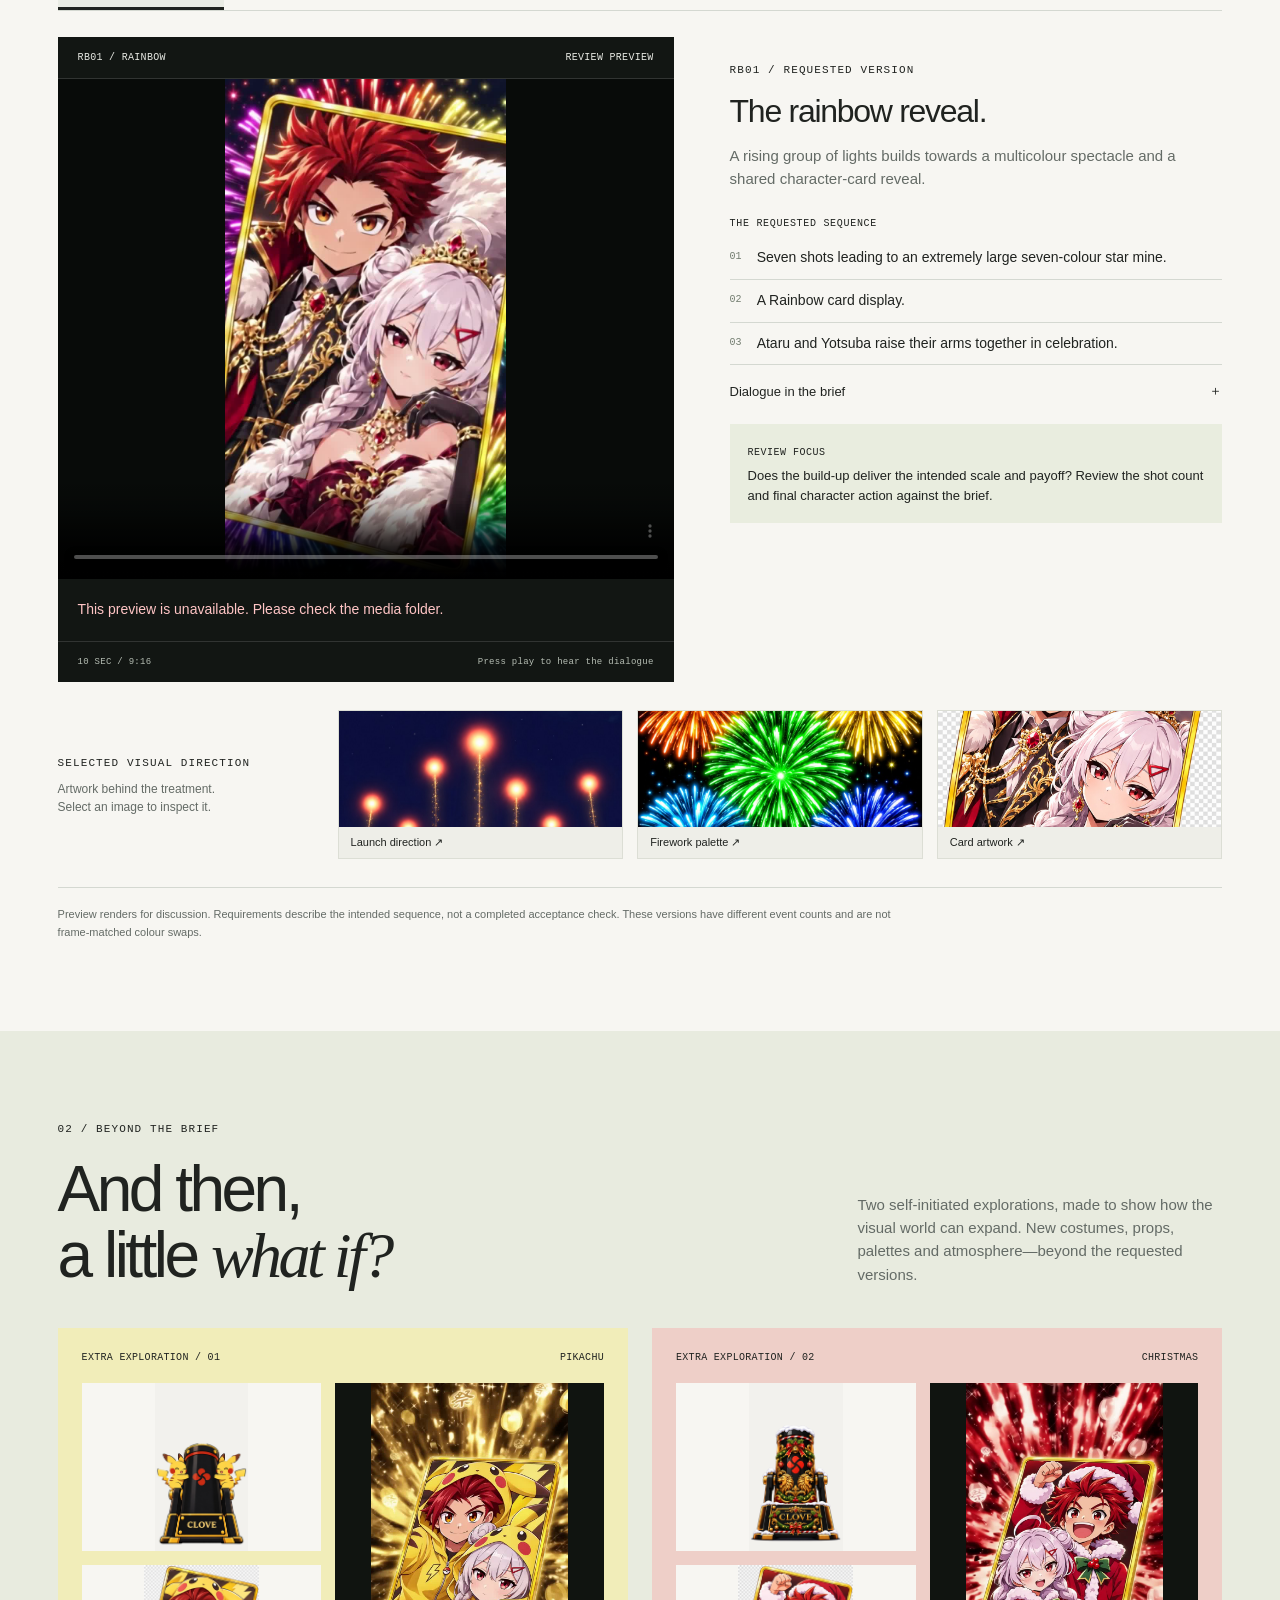
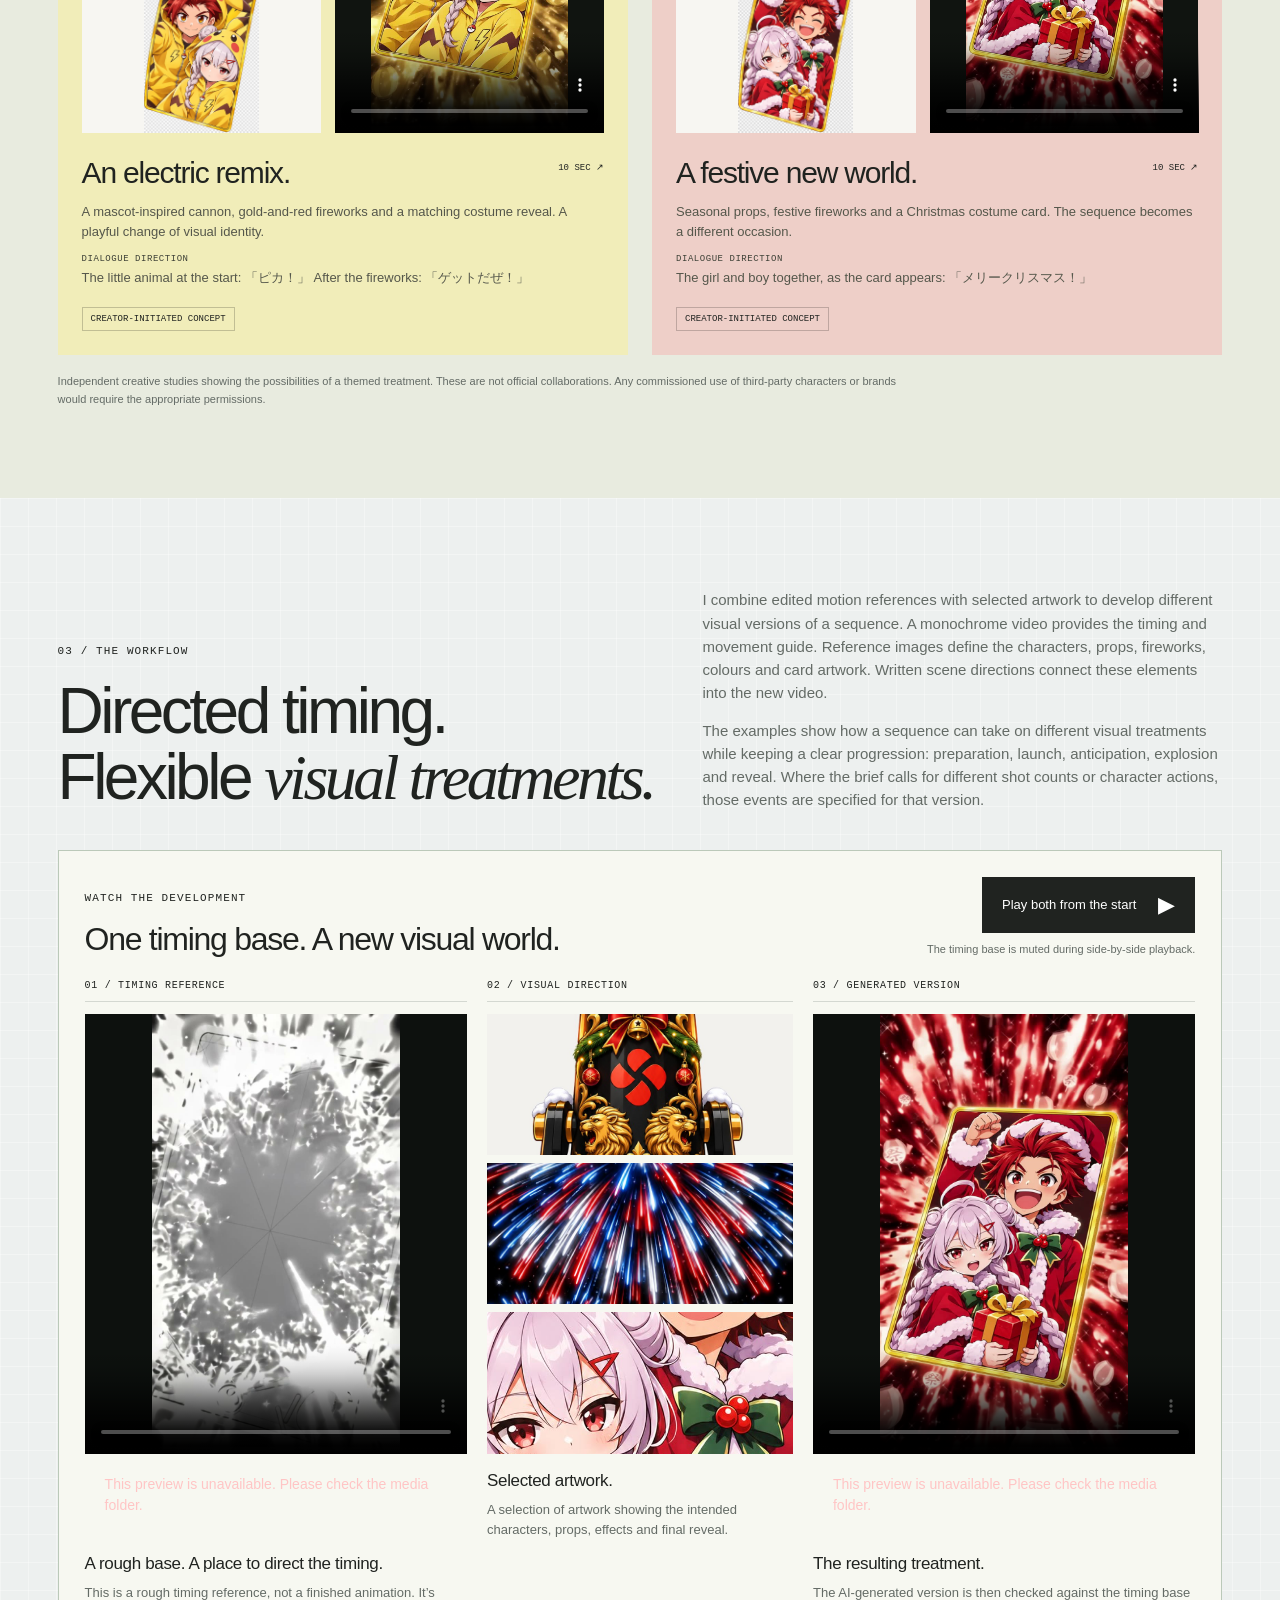
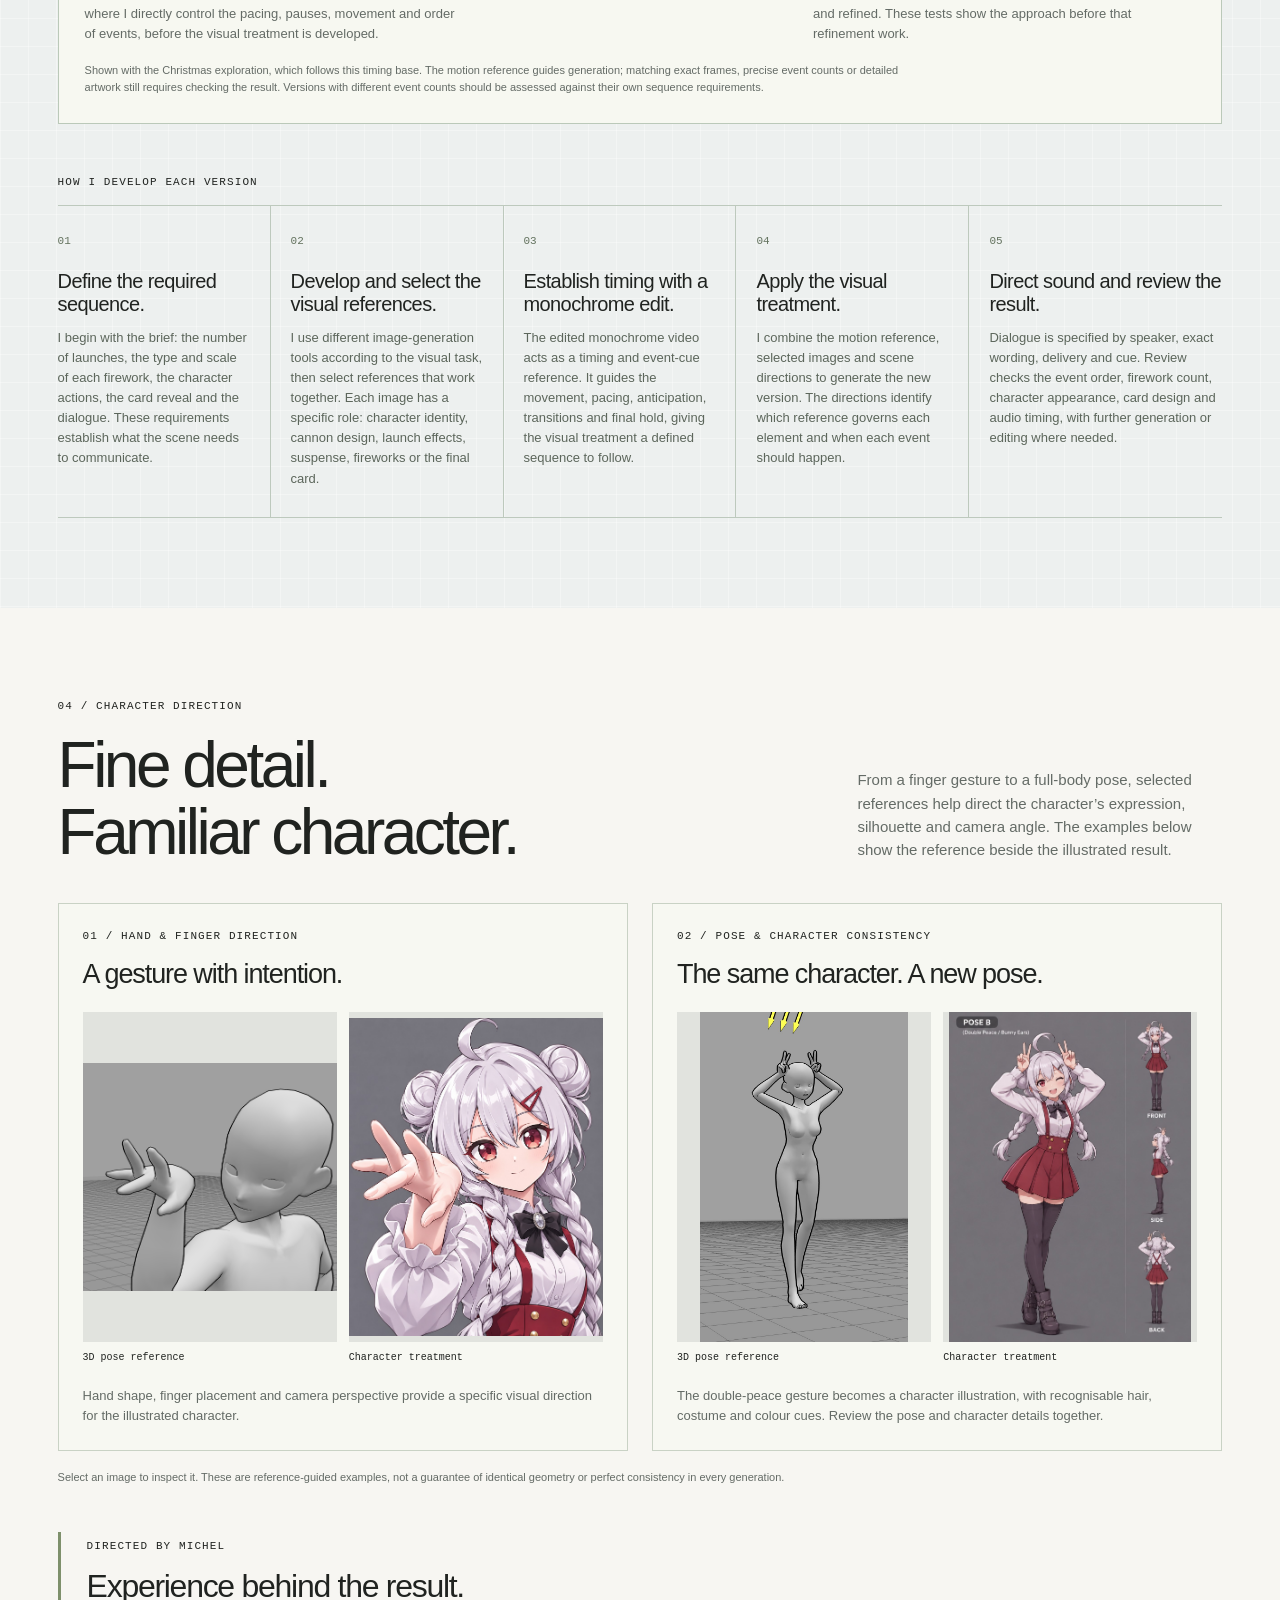
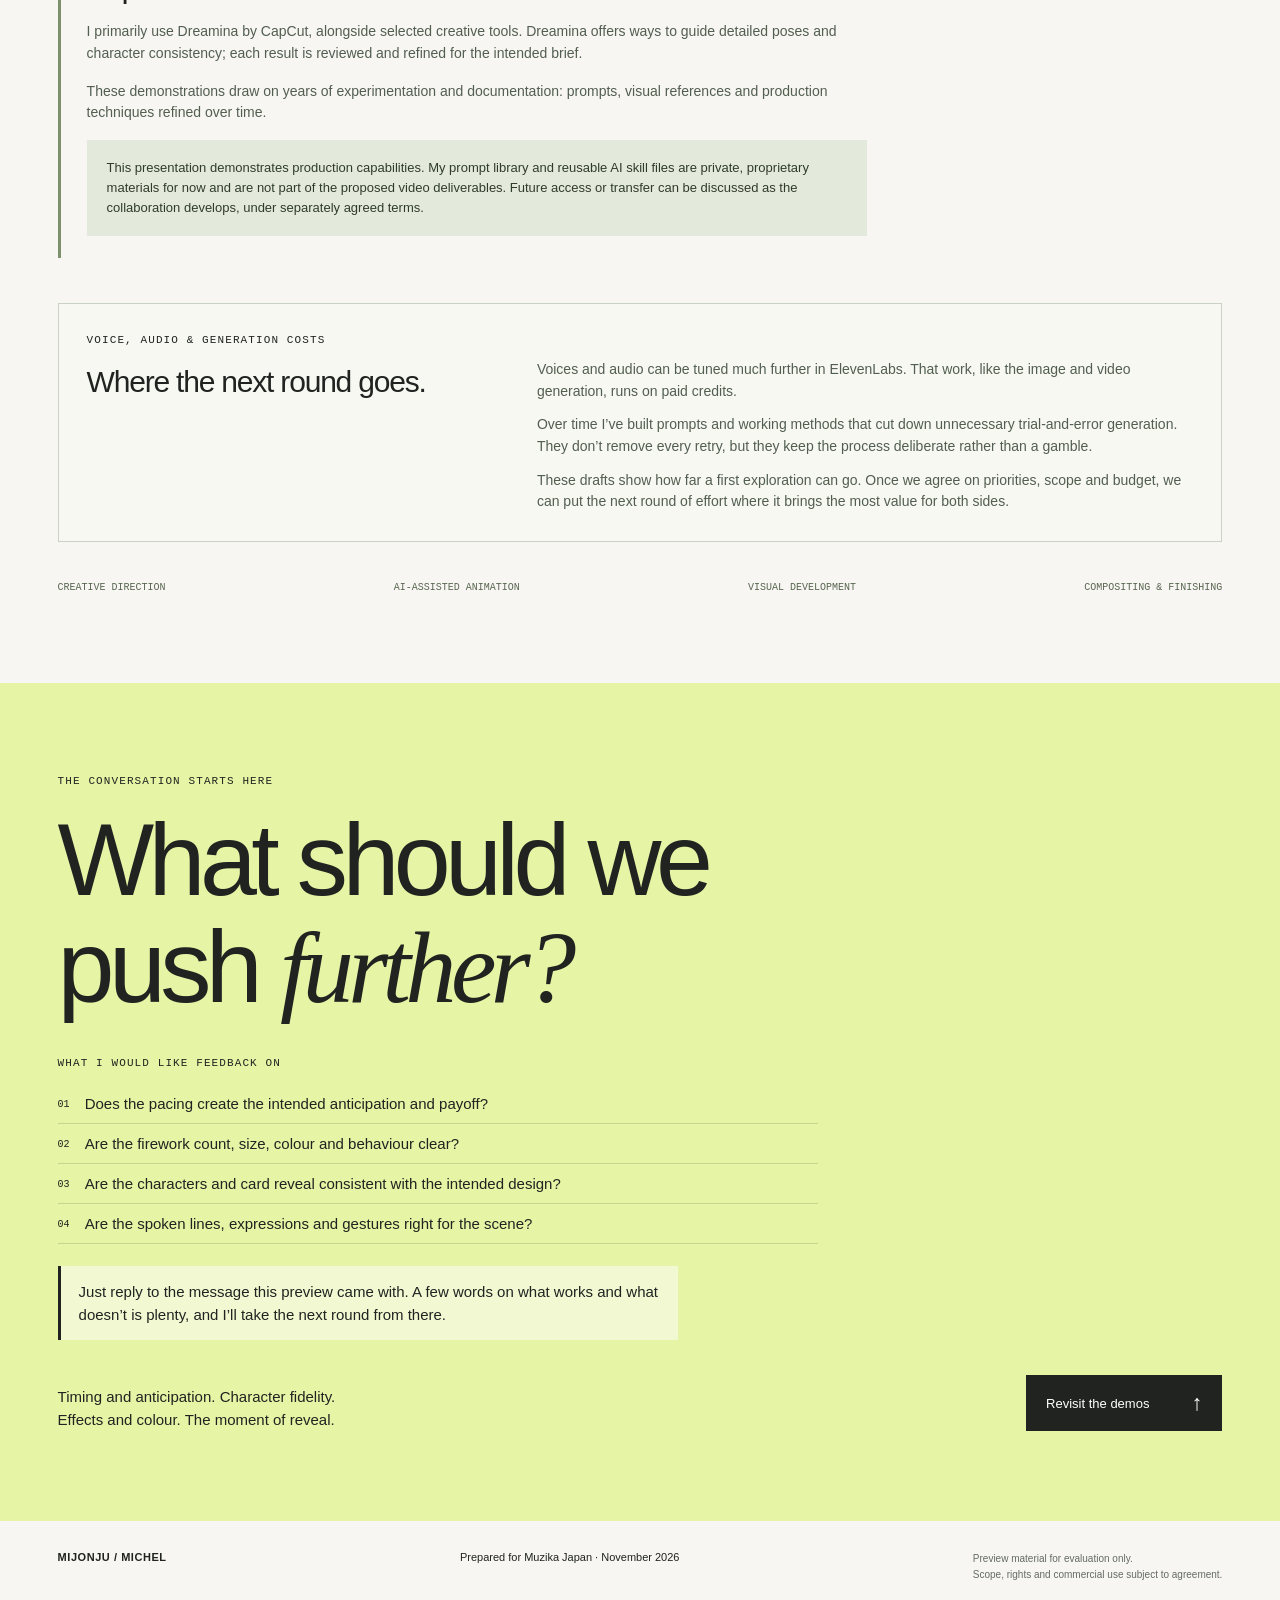
==== commit efd2fa97: "Swap in updated timing base video Co-Authored-By: Claude Opus 5.5 <noreply@anthropic.com>" ====
--- a/index-en.html
+++ b/index-en.html
@@ -10,7 +10,7 @@
 <h1>Your brief.<br>A world of <span>possibility.</span></h1>
 <aside class="draft-note" aria-label="About these samples"><div class="eyebrow">EARLY TESTS FOR THIS MEETING</div><p>These are early tests I put together for this meeting in a very limited timeframe. They haven’t been refined or quality-checked yet, and some details still need work. I kept the initial time and generation spend modest so we can look at the possibilities together first, then decide what’s worth developing further.</p></aside>
 <div class="hero-bottom"><p>Directed timing. Recognisable characters. A considered reveal.<br>Explore the brief-led sequences, then see where else the idea can go.</p><a class="button dark" href="#demos">Explore the demos <span>↘</span></a></div>
-<div class="board-tools"><p id="drag-help">Drag any image to move it.</p><button type="button" id="reset-board">Reset ↺</button></div><div class="board-scroll" aria-label="Interactive reference board"><div class="hero-board" aria-describedby="drag-help"><svg class="connections" aria-hidden="true"></svg><article class="workflow-node" data-node="timing" data-to="result" style="left:40px;top:58px;--w:210px;--h:373px"><button type="button" class="node-handle" aria-label="Move timing base"><b>VIDEO</b><span>Timing base</span></button><div class="node-content"><video controls playsinline preload="metadata" poster="assets/media/base-core-poster.jpg" aria-label="Timing base video"><source src="assets/media/base-core.mp4" type="video/mp4"></video></div><i class="port port-in" aria-hidden="true"></i><i class="port port-out" aria-hidden="true"></i></article><article class="workflow-node" data-node="prop" data-to="text" style="left:318px;top:40px;--w:160px;--h:160px"><button type="button" class="node-handle" aria-label="Move cannon"><b>IMAGE</b><span>Cannon</span></button><div class="node-content"><img src="assets/media/christmas-cannon.jpg" alt="Cannon" draggable="false"></div><i class="port port-in" aria-hidden="true"></i><i class="port port-out" aria-hidden="true"></i></article><article class="workflow-node" data-node="launch" data-to="text" style="left:318px;top:296px;--w:160px;--h:196px"><button type="button" class="node-handle" aria-label="Move launch"><b>IMAGE</b><span>Launch</span></button><div class="node-content"><img src="assets/media/eject.jpg" alt="Launch" draggable="false"></div><i class="port port-in" aria-hidden="true"></i><i class="port port-out" aria-hidden="true"></i></article><article class="workflow-node" data-node="effects" data-to="text" style="left:540px;top:70px;--w:215px;--h:240px"><button type="button" class="node-handle" aria-label="Move fireworks"><b>IMAGE</b><span>Fireworks</span></button><div class="node-content"><img src="assets/media/christmas-effects.jpg" alt="Fireworks" draggable="false"></div><i class="port port-in" aria-hidden="true"></i><i class="port port-out" aria-hidden="true"></i></article><article class="workflow-node" data-node="suspense" data-to="text" style="left:540px;top:380px;--w:150px;--h:130px"><button type="button" class="node-handle" aria-label="Move anticipation"><b>IMAGE</b><span>Anticipation</span></button><div class="node-content"><img src="assets/media/suspense.jpg" alt="Anticipation" draggable="false"></div><i class="port port-in" aria-hidden="true"></i><i class="port port-out" aria-hidden="true"></i></article><article class="workflow-node" data-node="text" data-to="result" style="left:792px;top:96px;--w:180px"><button type="button" class="node-handle" aria-label="Move scene direction"><b>TEXT</b><span>Scene direction</span></button><div class="node-content"><p class="node-text">A light rises from the cannon. After a brief pause, the fireworks open. The card appears and the two characters stand together.</p></div><i class="port port-in" aria-hidden="true"></i><i class="port port-out" aria-hidden="true"></i></article><article class="workflow-node" data-node="card" data-to="result" style="left:792px;top:318px;--w:165px;--h:210px"><button type="button" class="node-handle" aria-label="Move card reveal"><b>IMAGE</b><span>Card reveal</span></button><div class="node-content"><img src="assets/media/christmas-card-crop.jpg" alt="Card reveal" draggable="false"></div><i class="port port-in" aria-hidden="true"></i><i class="port port-out" aria-hidden="true"></i></article><article class="workflow-node" data-node="result" style="left:1010px;top:36px;--w:250px;--h:444px"><button type="button" class="node-handle" aria-label="Move generated version"><b>VIDEO</b><span>Generated version</span></button><div class="node-content"><video controls playsinline preload="none" poster="assets/media/christmas-poster.jpg" aria-label="Generated version preview"><source src="assets/media/christmas.mp4" type="video/mp4"></video></div><i class="port port-in" aria-hidden="true"></i><i class="port port-out" aria-hidden="true"></i></article><span class="canvas-caption">TIMING BASE + VISUAL DIRECTION → GENERATED VERSION</span></div></div>
+<div class="board-tools"><p id="drag-help">Drag any image to move it.</p><button type="button" id="reset-board">Reset ↺</button></div><div class="board-scroll" aria-label="Interactive reference board"><div class="hero-board" aria-describedby="drag-help"><svg class="connections" aria-hidden="true"></svg><article class="workflow-node" data-node="timing" data-to="result" style="left:40px;top:58px;--w:210px;--h:373px"><button type="button" class="node-handle" aria-label="Move timing base"><b>VIDEO</b><span>Timing base</span></button><div class="node-content"><video controls playsinline preload="metadata" poster="assets/media/base-core-v2-poster.jpg" aria-label="Timing base video"><source src="assets/media/base-core-v2.mp4" type="video/mp4"></video></div><i class="port port-in" aria-hidden="true"></i><i class="port port-out" aria-hidden="true"></i></article><article class="workflow-node" data-node="prop" data-to="text" style="left:318px;top:40px;--w:160px;--h:160px"><button type="button" class="node-handle" aria-label="Move cannon"><b>IMAGE</b><span>Cannon</span></button><div class="node-content"><img src="assets/media/christmas-cannon.jpg" alt="Cannon" draggable="false"></div><i class="port port-in" aria-hidden="true"></i><i class="port port-out" aria-hidden="true"></i></article><article class="workflow-node" data-node="launch" data-to="text" style="left:318px;top:296px;--w:160px;--h:196px"><button type="button" class="node-handle" aria-label="Move launch"><b>IMAGE</b><span>Launch</span></button><div class="node-content"><img src="assets/media/eject.jpg" alt="Launch" draggable="false"></div><i class="port port-in" aria-hidden="true"></i><i class="port port-out" aria-hidden="true"></i></article><article class="workflow-node" data-node="effects" data-to="text" style="left:540px;top:70px;--w:215px;--h:240px"><button type="button" class="node-handle" aria-label="Move fireworks"><b>IMAGE</b><span>Fireworks</span></button><div class="node-content"><img src="assets/media/christmas-effects.jpg" alt="Fireworks" draggable="false"></div><i class="port port-in" aria-hidden="true"></i><i class="port port-out" aria-hidden="true"></i></article><article class="workflow-node" data-node="suspense" data-to="text" style="left:540px;top:380px;--w:150px;--h:130px"><button type="button" class="node-handle" aria-label="Move anticipation"><b>IMAGE</b><span>Anticipation</span></button><div class="node-content"><img src="assets/media/suspense.jpg" alt="Anticipation" draggable="false"></div><i class="port port-in" aria-hidden="true"></i><i class="port port-out" aria-hidden="true"></i></article><article class="workflow-node" data-node="text" data-to="result" style="left:792px;top:96px;--w:180px"><button type="button" class="node-handle" aria-label="Move scene direction"><b>TEXT</b><span>Scene direction</span></button><div class="node-content"><p class="node-text">A light rises from the cannon. After a brief pause, the fireworks open. The card appears and the two characters stand together.</p></div><i class="port port-in" aria-hidden="true"></i><i class="port port-out" aria-hidden="true"></i></article><article class="workflow-node" data-node="card" data-to="result" style="left:792px;top:318px;--w:165px;--h:210px"><button type="button" class="node-handle" aria-label="Move card reveal"><b>IMAGE</b><span>Card reveal</span></button><div class="node-content"><img src="assets/media/christmas-card-crop.jpg" alt="Card reveal" draggable="false"></div><i class="port port-in" aria-hidden="true"></i><i class="port port-out" aria-hidden="true"></i></article><article class="workflow-node" data-node="result" style="left:1010px;top:36px;--w:250px;--h:444px"><button type="button" class="node-handle" aria-label="Move generated version"><b>VIDEO</b><span>Generated version</span></button><div class="node-content"><video controls playsinline preload="none" poster="assets/media/christmas-poster.jpg" aria-label="Generated version preview"><source src="assets/media/christmas.mp4" type="video/mp4"></video></div><i class="port port-in" aria-hidden="true"></i><i class="port port-out" aria-hidden="true"></i></article><span class="canvas-caption">TIMING BASE + VISUAL DIRECTION → GENERATED VERSION</span></div></div>
 <div class="section-index"><span>01 — RESPONSE TO THE BRIEF</span><span>02 — CREATIVE EXPLORATIONS</span><span>03 — THE WORKFLOW</span><span>04 — THE APPROACH</span></div>
 </section>
 <section id="demos" class="section demos">
@@ -35,7 +35,7 @@
 <div class="compare">
 <div class="compare-head"><div><div class="eyebrow">WATCH THE DEVELOPMENT</div><h3>One timing base. A new visual world.</h3></div><div class="compare-actions"><button type="button" id="play-both" class="button dark">Play both from the start <span>▶</span></button><p>The timing base is muted during side-by-side playback.</p></div></div>
 <div class="compare-grid">
-<figure class="compare-col"><div class="compare-label">01 / TIMING REFERENCE</div><video id="compare-base" controls playsinline preload="metadata" poster="assets/media/base-core-poster.jpg" aria-label="Timing base video"><source src="assets/media/base-core.mp4" type="video/mp4"></video><figcaption><strong>A rough base. A place to direct the timing.</strong><span>This is a rough timing reference, not a finished animation. It’s where I directly control the pacing, pauses, movement and order of events, before the visual treatment is developed.</span></figcaption></figure>
+<figure class="compare-col"><div class="compare-label">01 / TIMING REFERENCE</div><video id="compare-base" controls playsinline preload="metadata" poster="assets/media/base-core-v2-poster.jpg" aria-label="Timing base video"><source src="assets/media/base-core-v2.mp4" type="video/mp4"></video><figcaption><strong>A rough base. A place to direct the timing.</strong><span>This is a rough timing reference, not a finished animation. It’s where I directly control the pacing, pauses, movement and order of events, before the visual treatment is developed.</span></figcaption></figure>
 <figure class="compare-col"><div class="compare-label">02 / VISUAL DIRECTION</div><div class="compare-art"><button type="button" data-inspect="assets/media/christmas-cannon.jpg" data-caption="Cannon design"><img src="assets/media/christmas-cannon.jpg" alt="Cannon design" loading="lazy"></button><button type="button" data-inspect="assets/media/christmas-effects.jpg" data-caption="Fireworks"><img src="assets/media/christmas-effects.jpg" alt="Fireworks" loading="lazy"></button><button type="button" data-inspect="assets/media/christmas-card.jpg" data-caption="Card artwork"><img src="assets/media/christmas-card-crop.jpg" alt="Card artwork" loading="lazy"></button></div><figcaption><strong>Selected artwork.</strong><span>A selection of artwork showing the intended characters, props, effects and final reveal.</span></figcaption></figure>
 <figure class="compare-col"><div class="compare-label">03 / GENERATED VERSION</div><video id="compare-result" controls playsinline preload="metadata" poster="assets/media/christmas-poster.jpg" aria-label="Generated Christmas version"><source src="assets/media/christmas.mp4" type="video/mp4"></video><figcaption><strong>The resulting treatment.</strong><span>The AI-generated version is then checked against the timing base and refined. These tests show the approach before that refinement work.</span></figcaption></figure>
 </div>
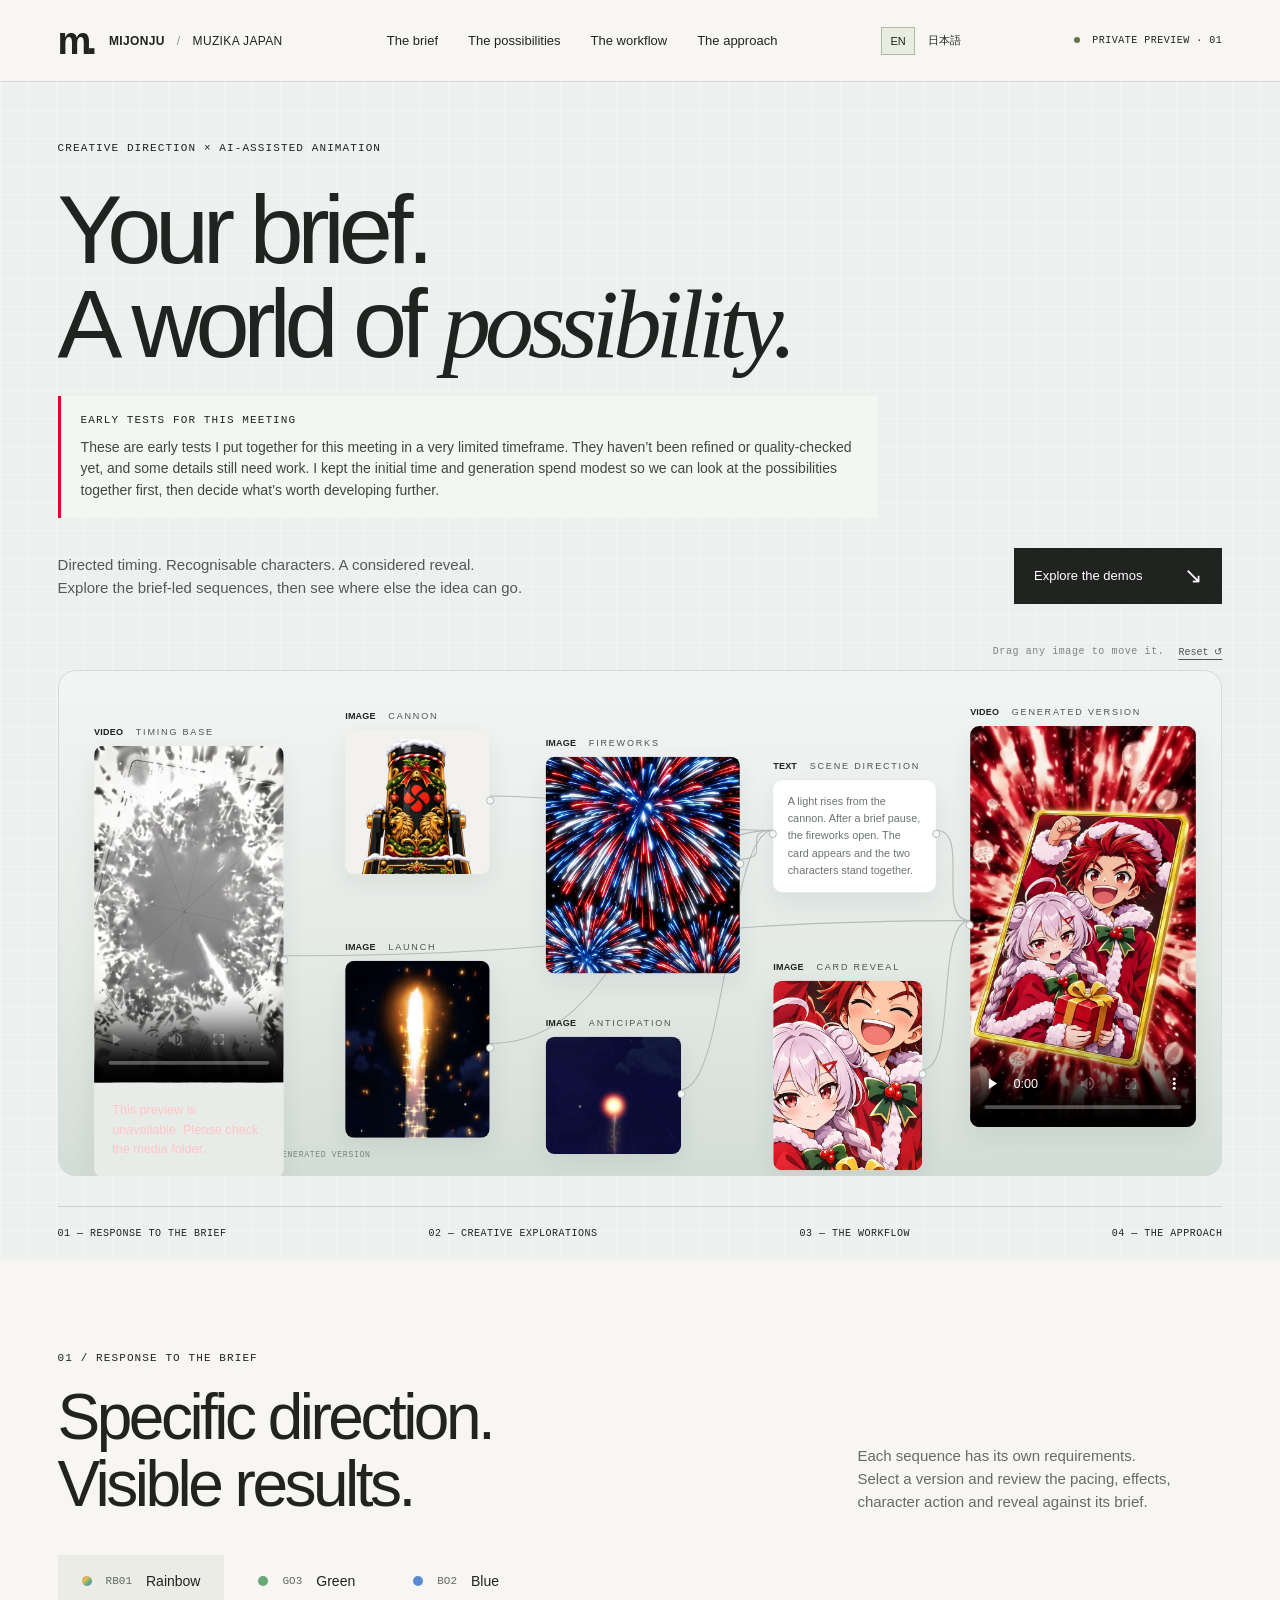
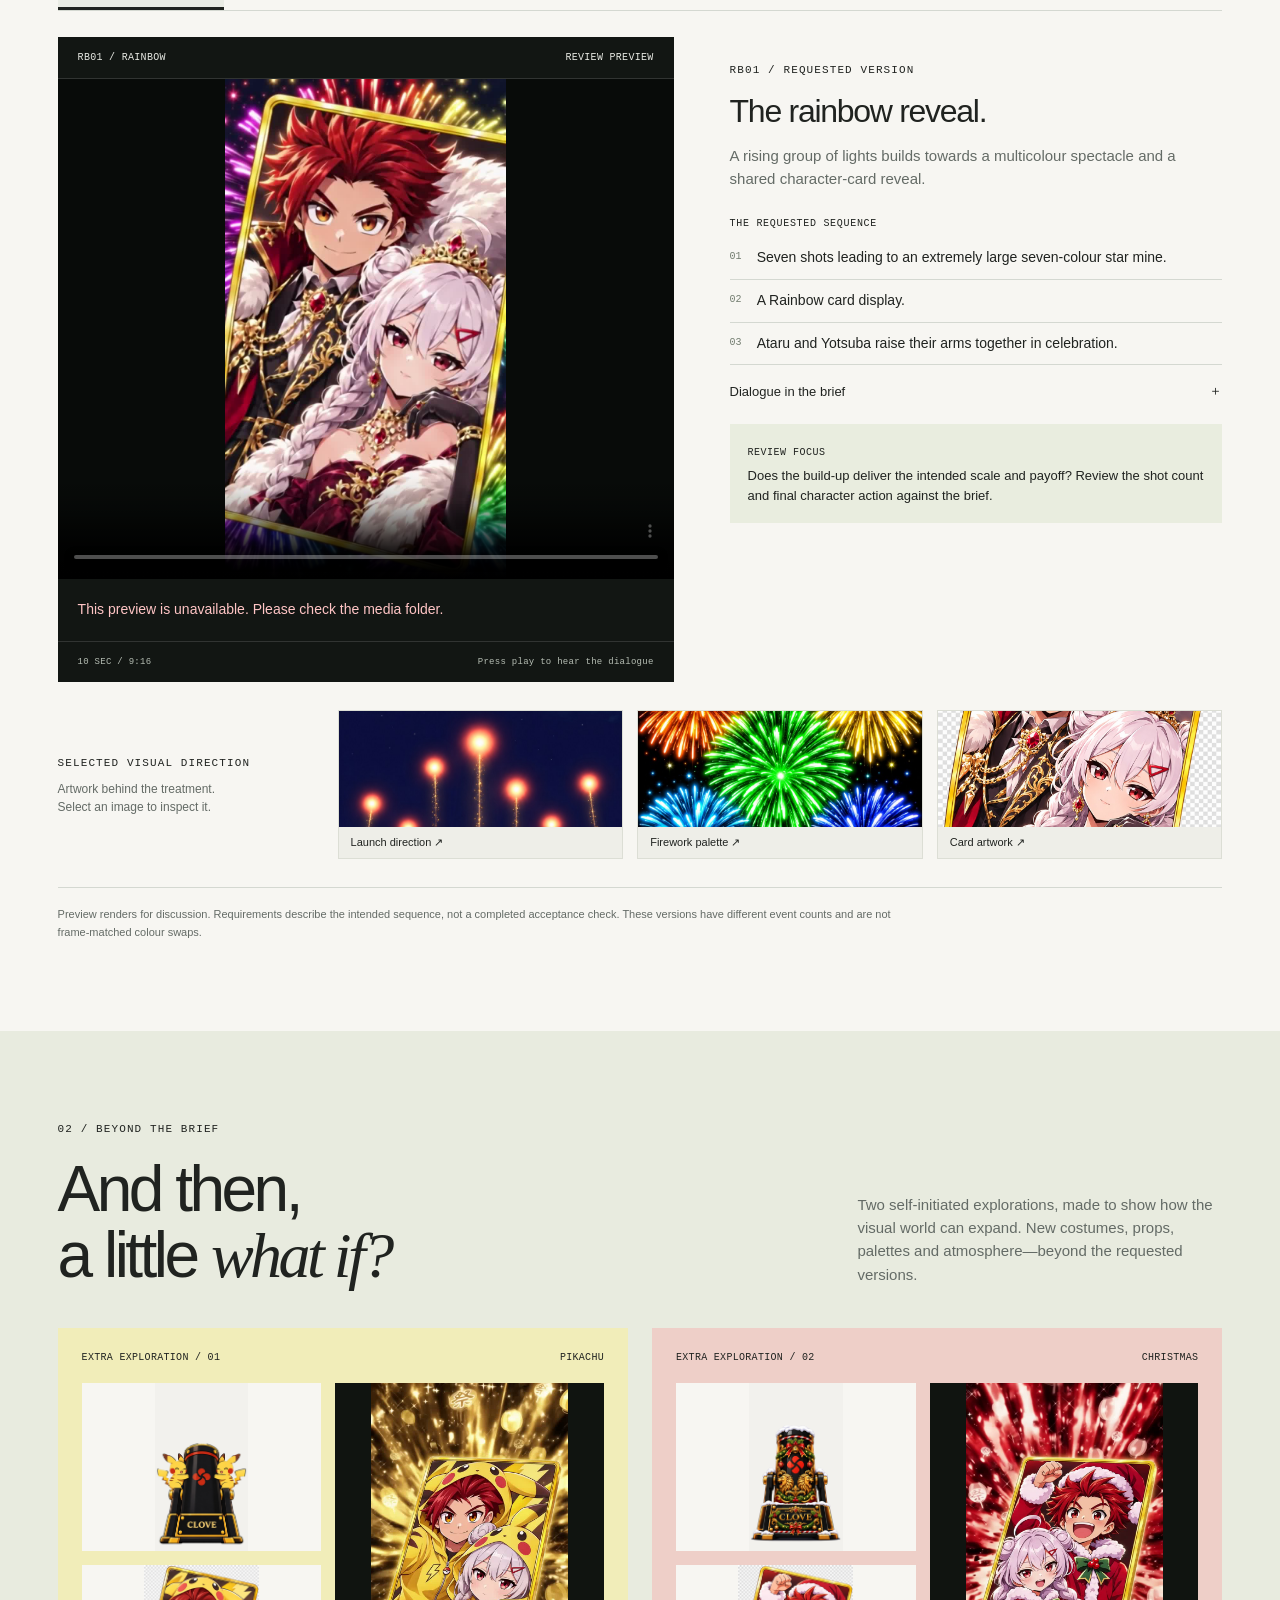
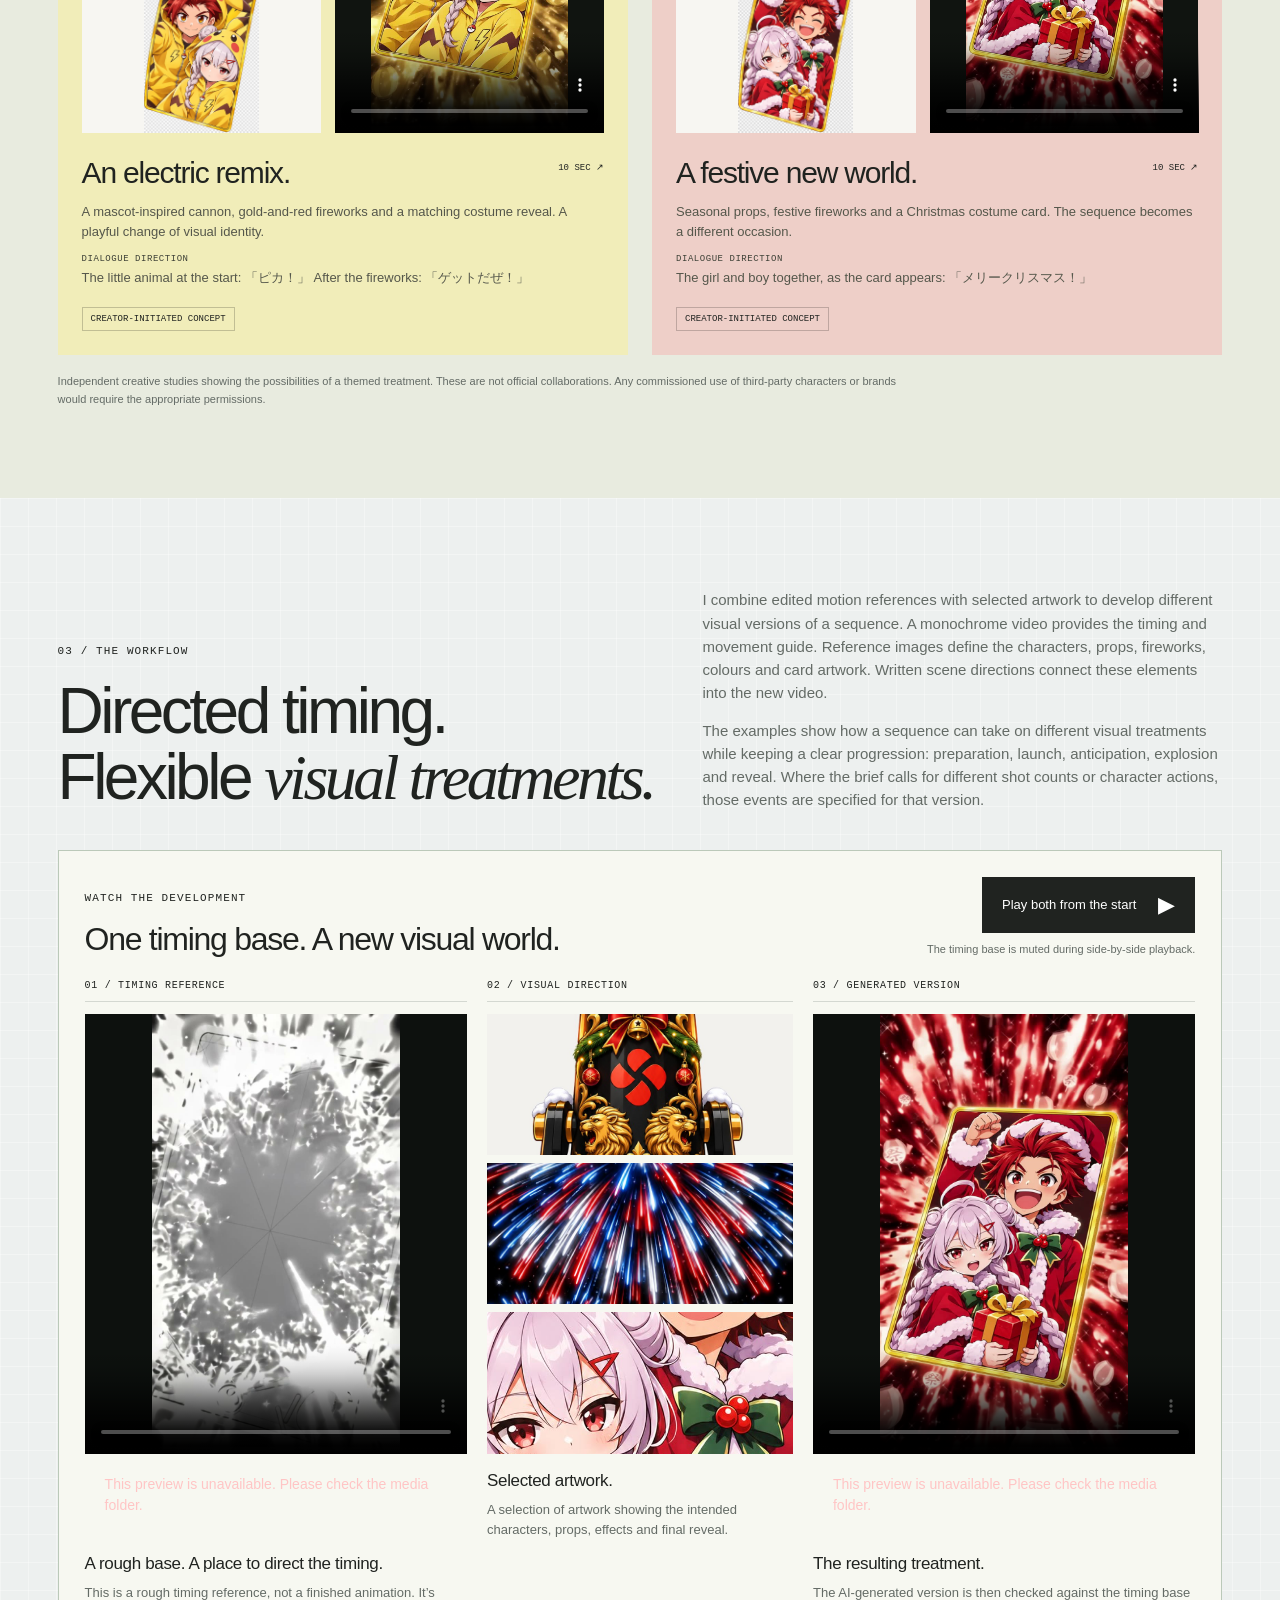
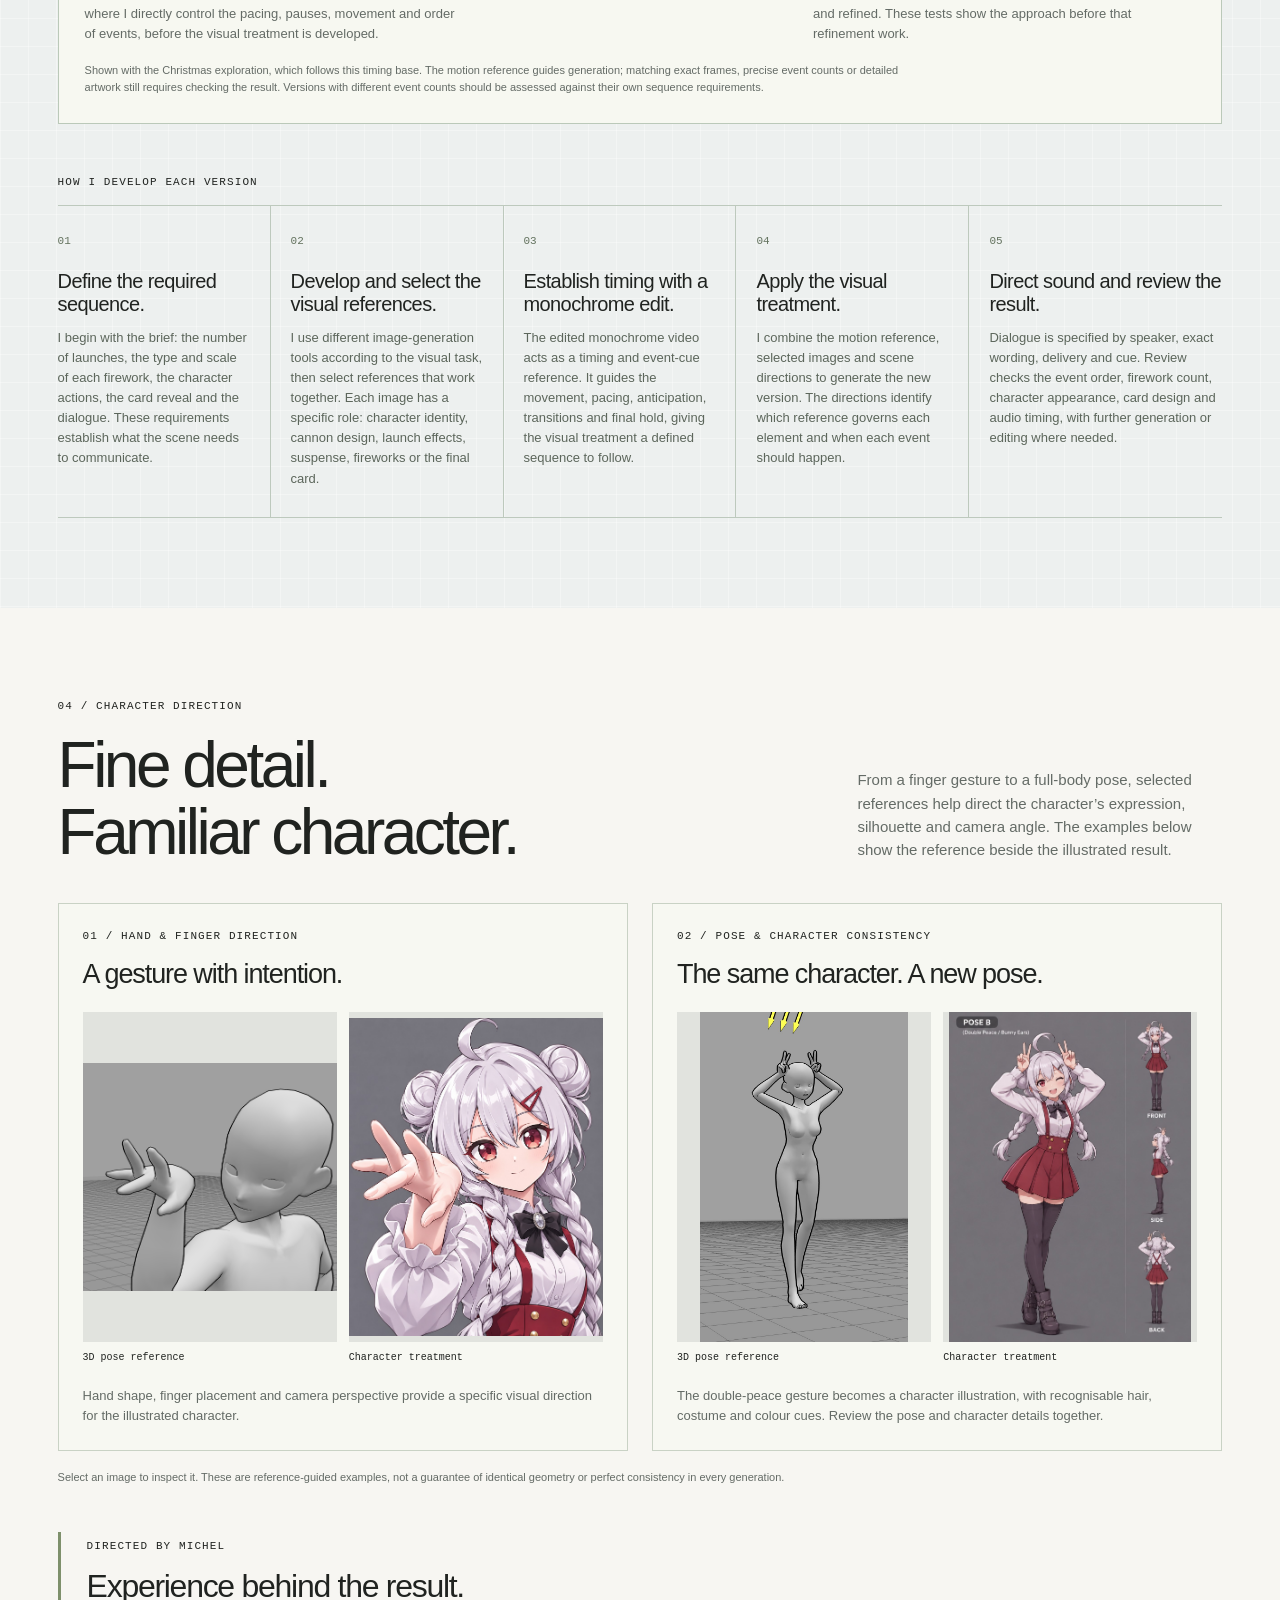
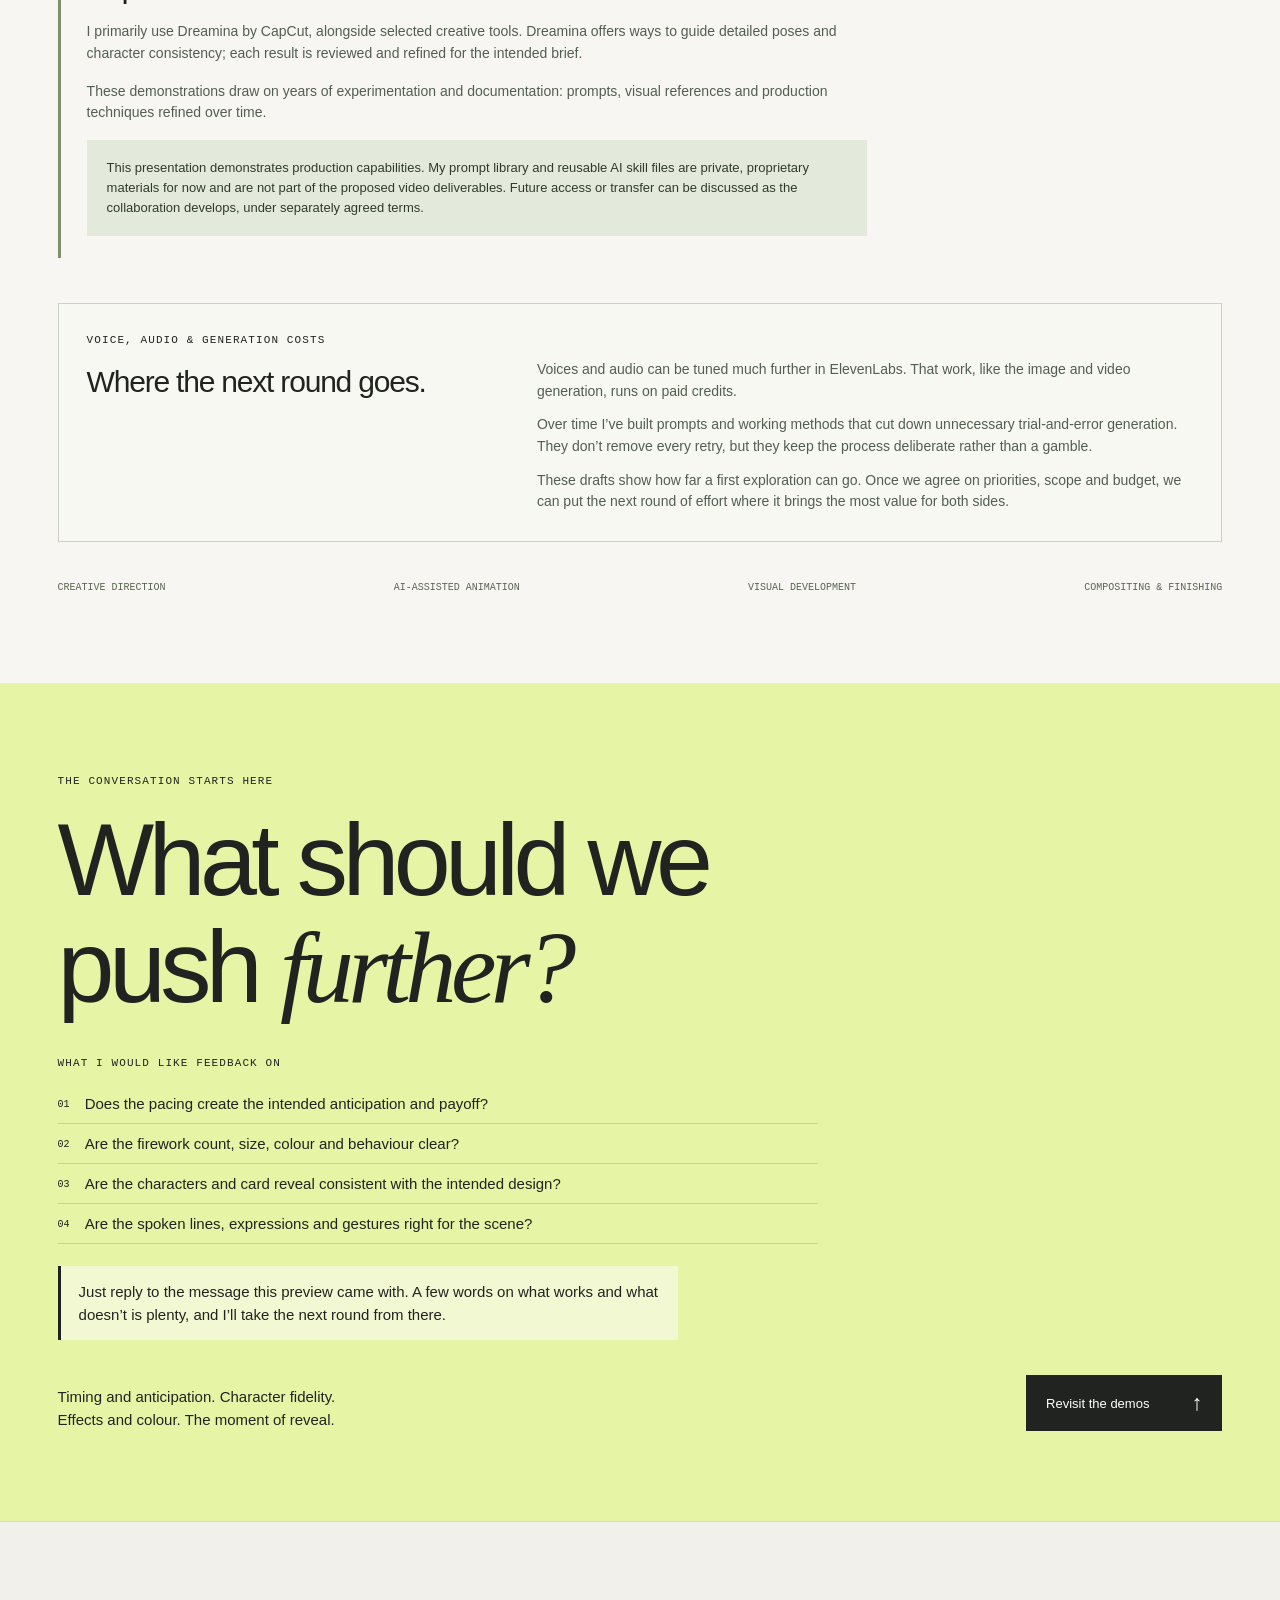
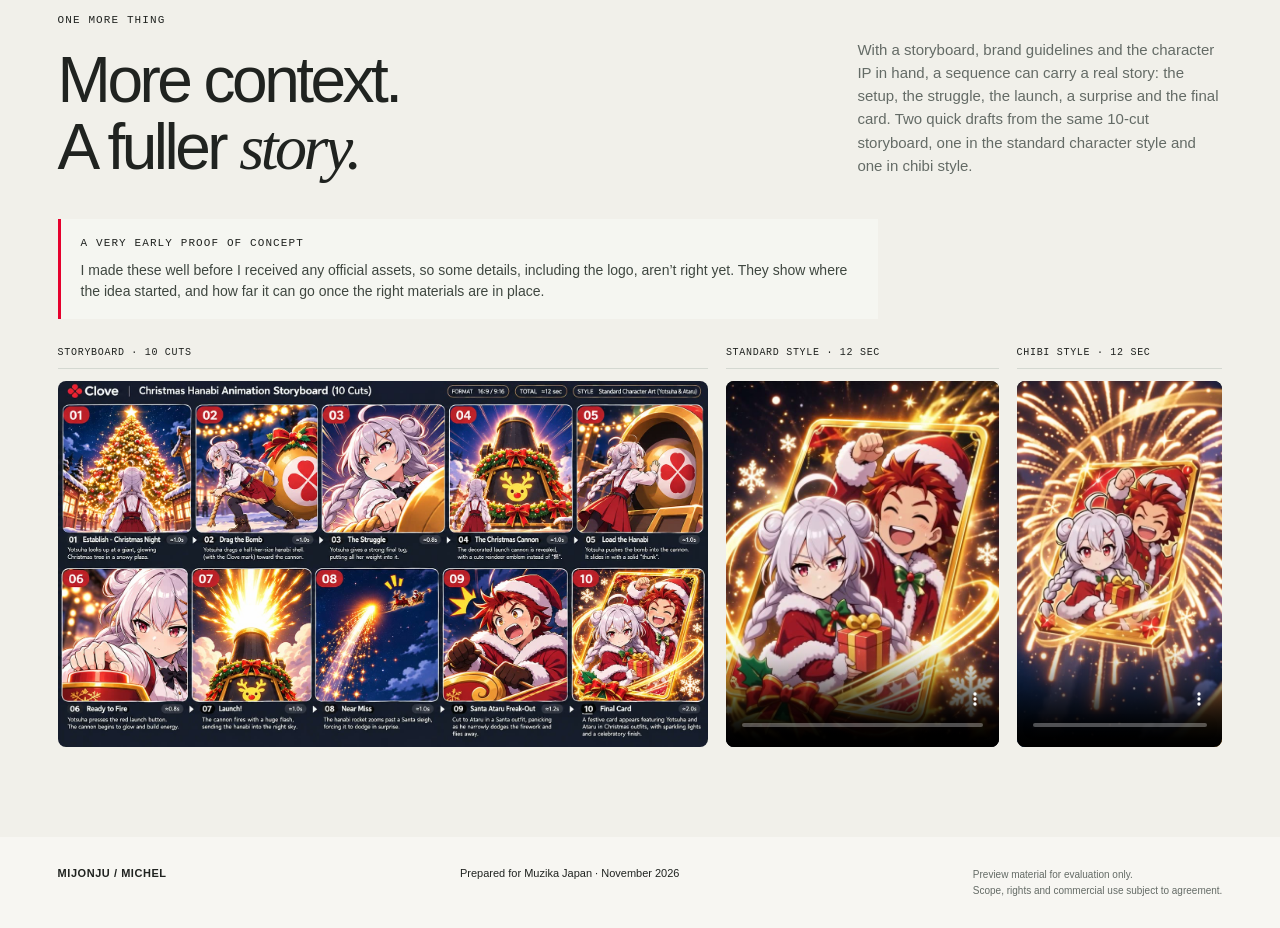
==== commit ee853847: "Add early proof-of-concept storyboard and two style drafts at the end Co-Authored-By: Claude Opus 5." ====
--- a/index-en.html
+++ b/index-en.html
@@ -61,6 +61,13 @@
 <div class="capabilities"><span>CREATIVE DIRECTION</span><span>AI-ASSISTED ANIMATION</span><span>VISUAL DEVELOPMENT</span><span>COMPOSITING & FINISHING</span></div>
 </section>
 <section class="closing section"><div class="eyebrow">THE CONVERSATION STARTS HERE</div><h2>What should we<br>push <em>further?</em></h2><div class="feedback"><div class="eyebrow">WHAT I WOULD LIKE FEEDBACK ON</div><ol><li>Does the pacing create the intended anticipation and payoff?</li><li>Are the firework count, size, colour and behaviour clear?</li><li>Are the characters and card reveal consistent with the intended design?</li><li>Are the spoken lines, expressions and gestures right for the scene?</li></ol><p class="reply-note">Just reply to the message this preview came with. A few words on what works and what doesn’t is plenty, and I’ll take the next round from there.</p></div><div class="closing-bottom"><p>Timing and anticipation. Character fidelity.<br>Effects and colour. The moment of reveal.</p><a class="button dark" href="#demos">Revisit the demos <span>↑</span></a></div></section>
+<section class="bonus section"><div class="section-heading"><div><div class="eyebrow">ONE MORE THING</div><h2>More context.<br>A fuller <em>story.</em></h2></div><p>With a storyboard, brand guidelines and the character IP in hand, a sequence can carry a real story: the setup, the struggle, the launch, a surprise and the final card. Two quick drafts from the same 10-cut storyboard, one in the standard character style and one in chibi style.</p></div>
+<aside class="draft-note bonus-note"><div class="eyebrow">A VERY EARLY PROOF OF CONCEPT</div><p>I made these well before I received any official assets, so some details, including the logo, aren’t right yet. They show where the idea started, and how far it can go once the right materials are in place.</p></aside>
+<div class="bonus-grid">
+<figure class="bonus-board"><div class="compare-label">STORYBOARD · 10 CUTS</div><button type="button" data-inspect="assets/media/bonus-storyboard.jpg" data-caption="Christmas hanabi storyboard, 10 cuts"><img src="assets/media/bonus-storyboard.jpg" alt="Christmas hanabi storyboard, 10 cuts" loading="lazy"></button></figure>
+<figure class="bonus-std"><div class="compare-label">STANDARD STYLE · 12 SEC</div><video controls playsinline preload="none" poster="assets/media/bonus-standard-poster.jpg" aria-label="Standard style draft"><source src="assets/media/bonus-standard.mp4" type="video/mp4"></video></figure>
+<figure class="bonus-chibi"><div class="compare-label">CHIBI STYLE · 12 SEC</div><video controls playsinline preload="none" poster="assets/media/bonus-chibi-poster.jpg" aria-label="Chibi style draft"><source src="assets/media/bonus-chibi.mp4" type="video/mp4"></video></figure>
+</div></section>
 </main><footer><strong>MIJONJU / MICHEL</strong><span>Prepared for Muzika Japan · November 2026</span><p>Preview material for evaluation only.<br>Scope, rights and commercial use subject to agreement.</p></footer>
 <dialog id="image-dialog"><div class="dialog-head"><span id="image-caption"></span><button id="close-dialog" aria-label="Close image">Close ×</button></div><img id="full-image" alt=""></dialog>
 </body></html>
--- a/assets/styles.css
+++ b/assets/styles.css
@@ -45,3 +45,9 @@
 @media(max-width:700px){.hero .board-scroll .hero-board{height:560px}.hero .board-tools{margin-top:20px}.hero .board-scroll{border-radius:12px}}
 .hero .board-scroll .hero-board{margin:0 auto}
 .hero-board:not(.static) .workflow-node{cursor:grab;touch-action:none}.hero-board:not(.static) .workflow-node.dragging{cursor:grabbing}.hero-board .workflow-node video{cursor:auto}.hero-board .workflow-node.dragging video{cursor:grabbing}.hero-board:not(.static) .workflow-node:hover .node-content{box-shadow:0 0 0 1px #b9c3bd,0 14px 30px #2a3a321f}.hero-board .node-text{user-select:none}
+.bonus{background:#f1f0ea;border-top:1px solid var(--line)}.bonus-note{margin:0 0 28px}
+.bonus-grid{display:grid;grid-template-columns:1.777fr .745fr .5625fr;gap:18px;align-items:start}.bonus-grid figure{margin:0;min-width:0}
+.bonus-board button{display:block;width:100%;padding:0;background:#141a24;cursor:zoom-in;border-radius:8px;overflow:hidden}.bonus-board img{aspect-ratio:1672/941;object-fit:cover}
+.bonus-std video{width:100%;aspect-ratio:560/752;background:#0d110e;border-radius:8px;display:block}.bonus-chibi video{width:100%;aspect-ratio:9/16;background:#0d110e;border-radius:8px;display:block}
+@media(max-width:1000px){.bonus-grid{grid-template-columns:1fr 1fr}.bonus-board{grid-column:1/-1}.bonus-std video,.bonus-chibi video{height:420px;aspect-ratio:auto;object-fit:contain}}
+@media(max-width:700px){.bonus-std video,.bonus-chibi video{height:300px}.bonus-grid{gap:12px}}
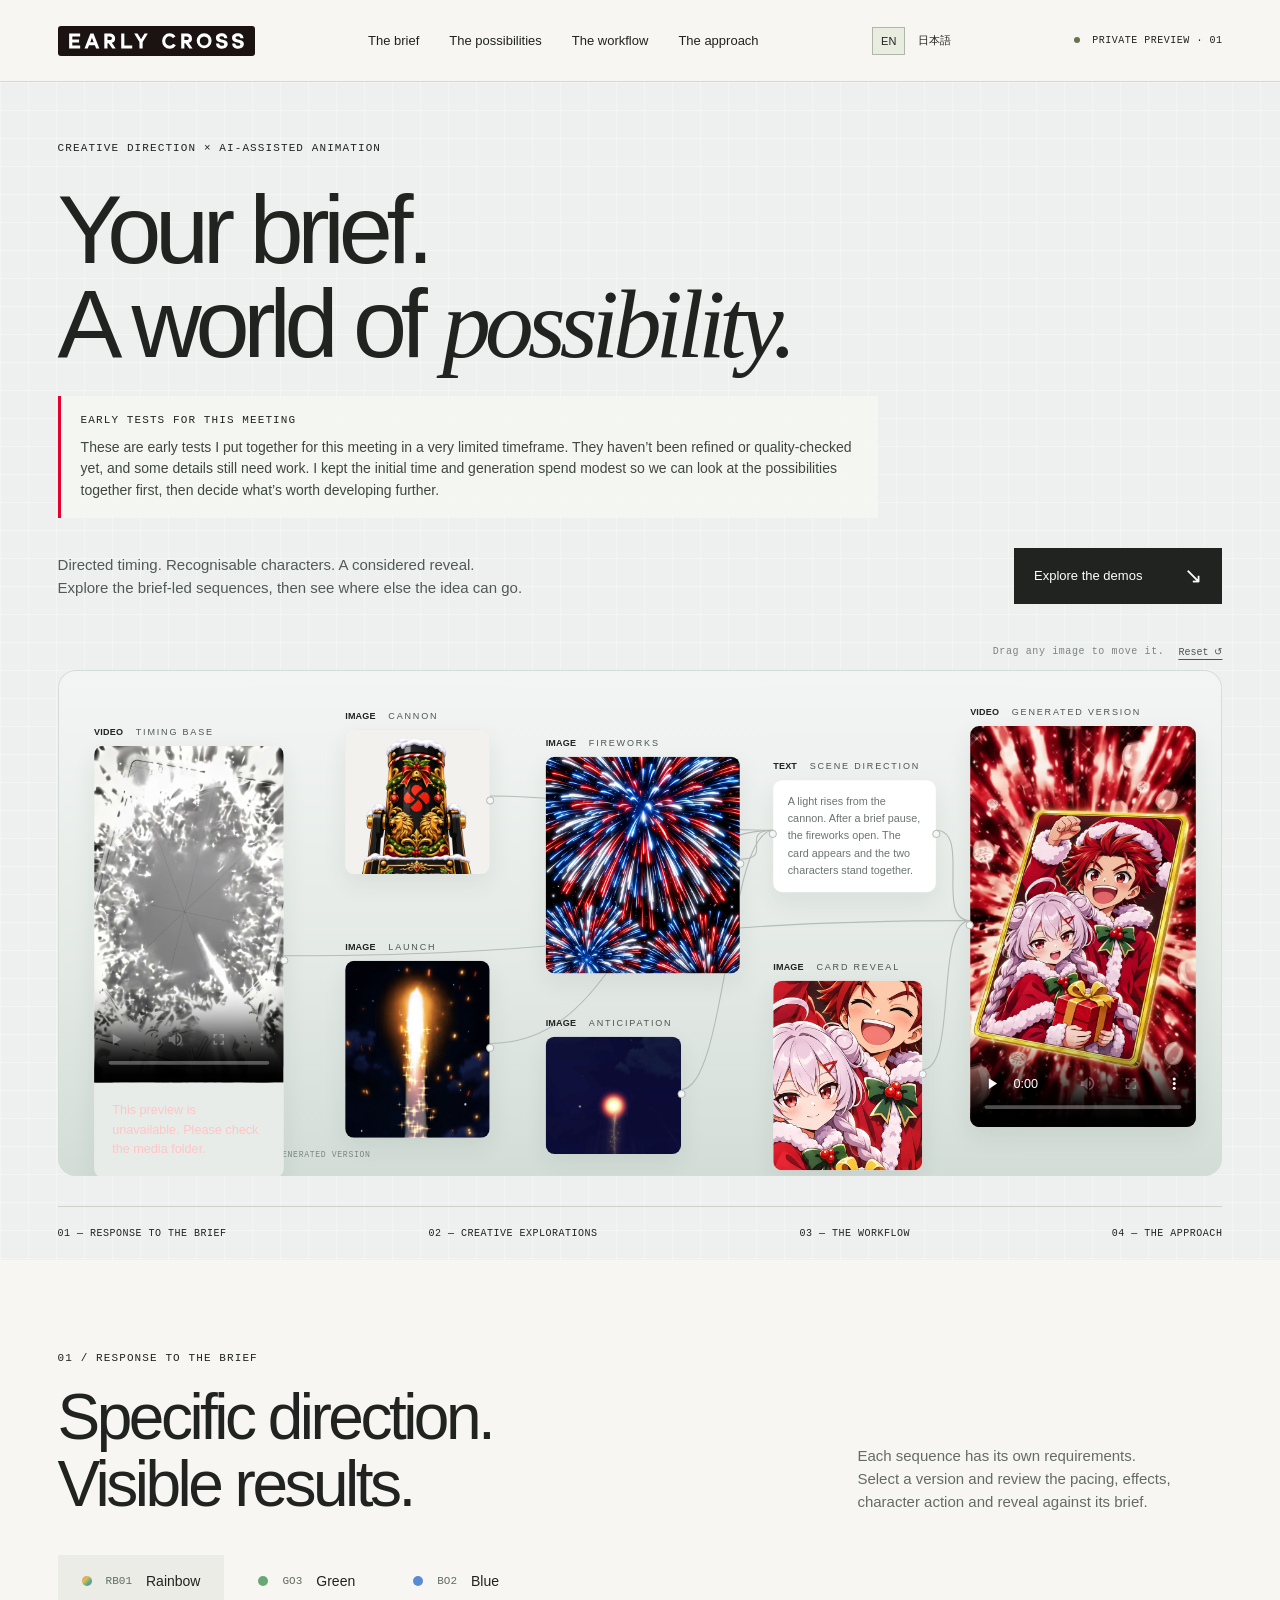
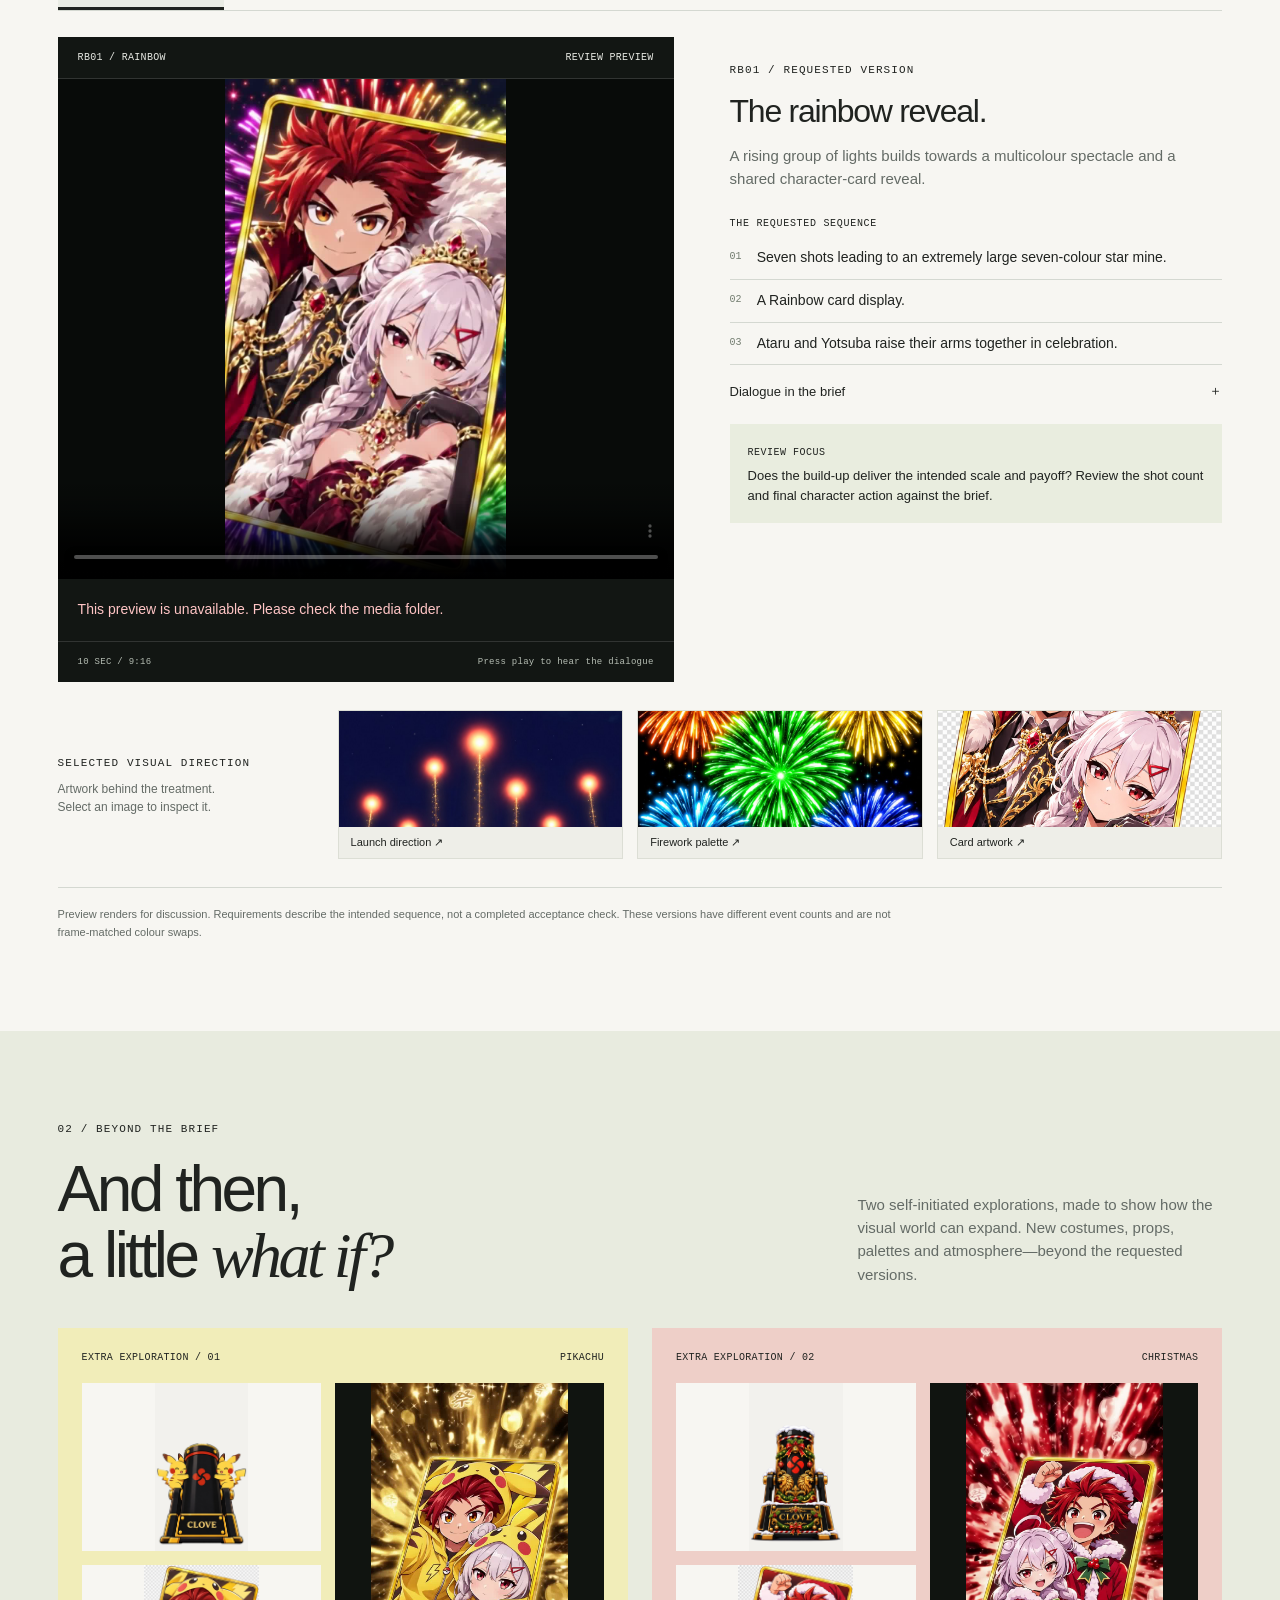
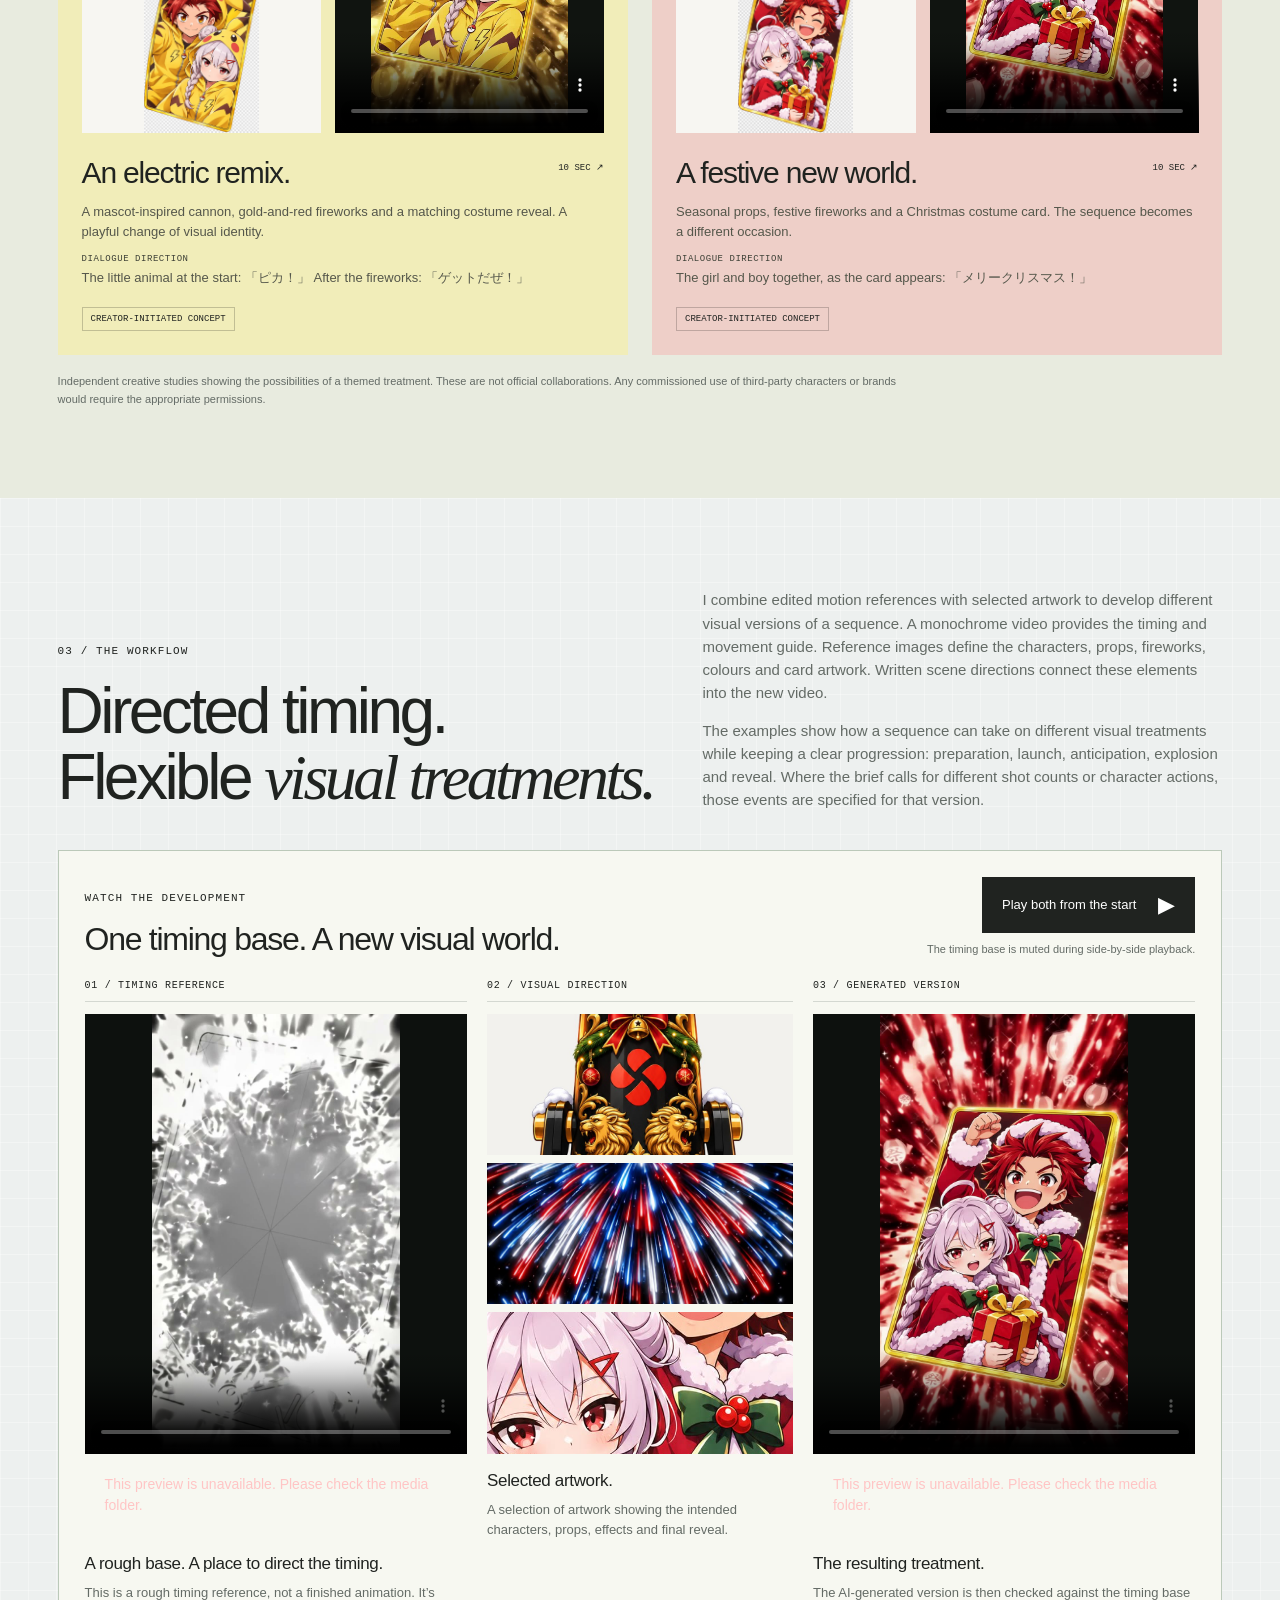
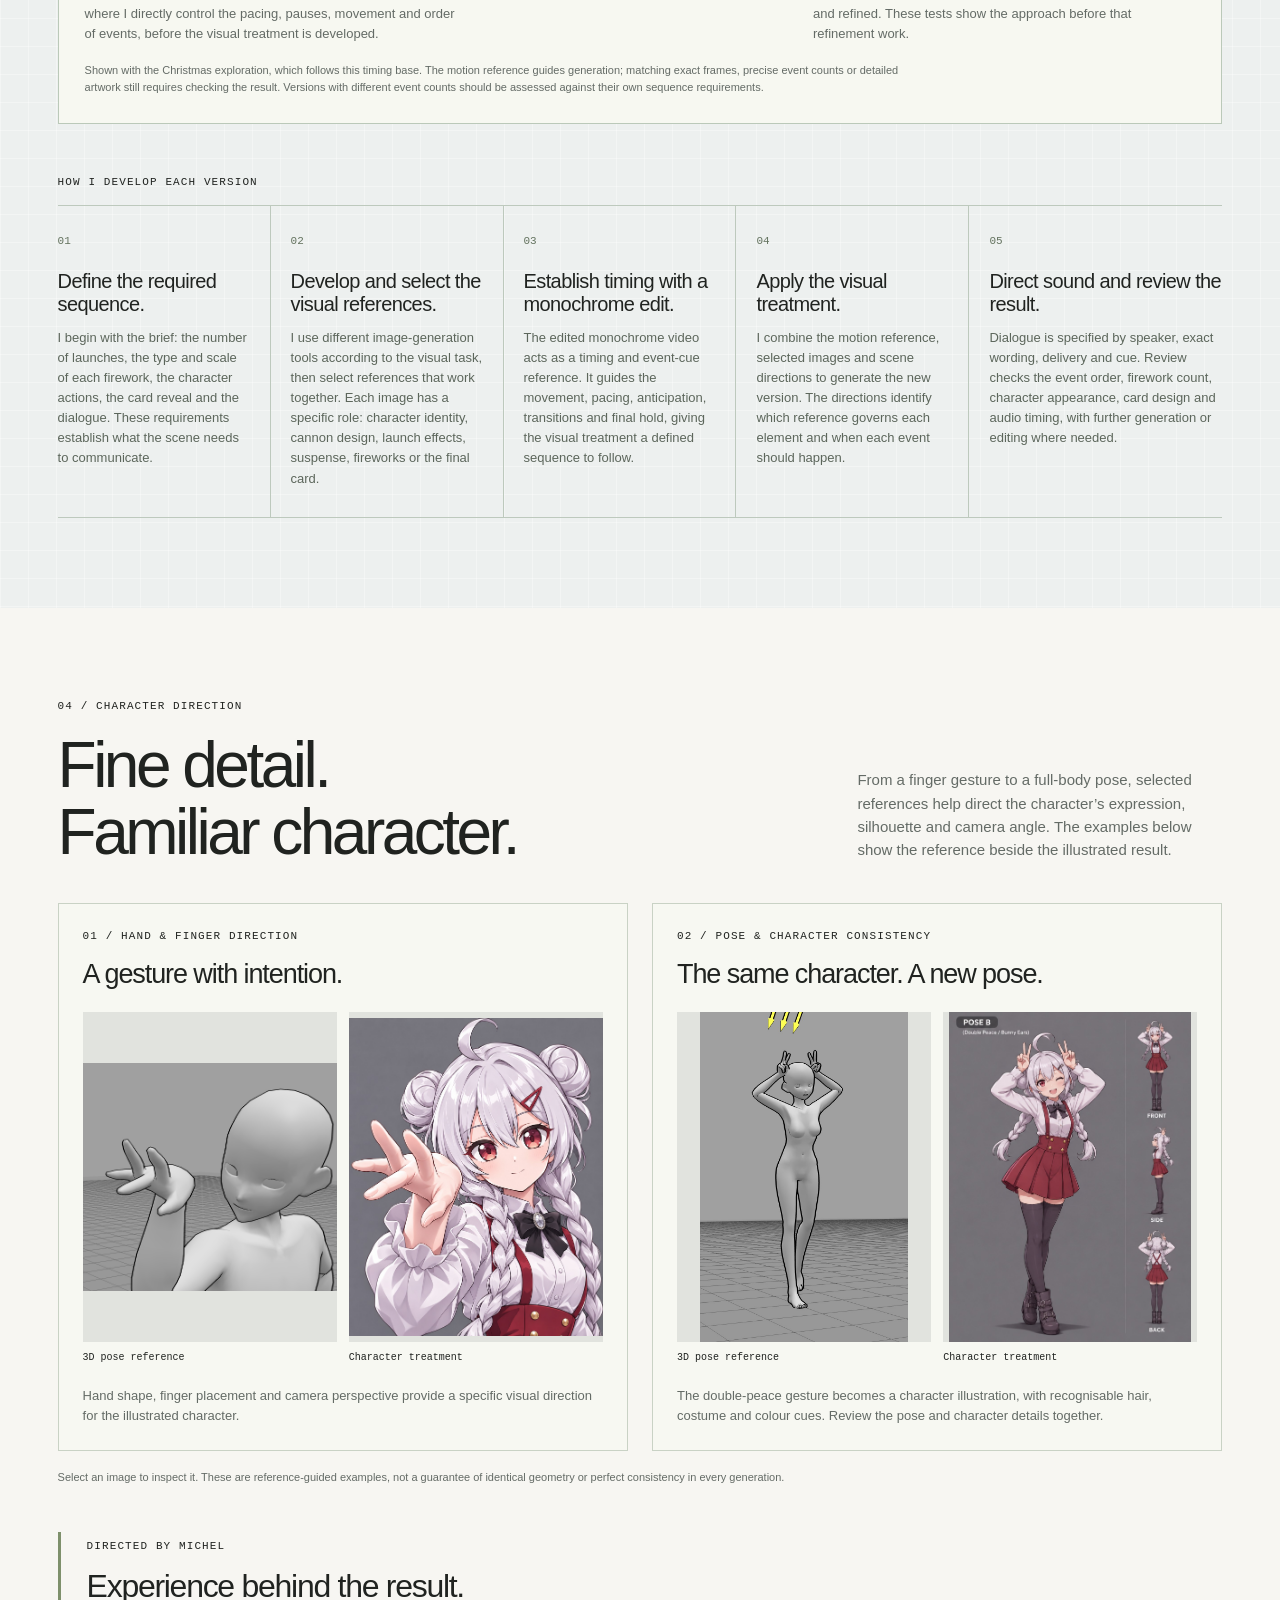
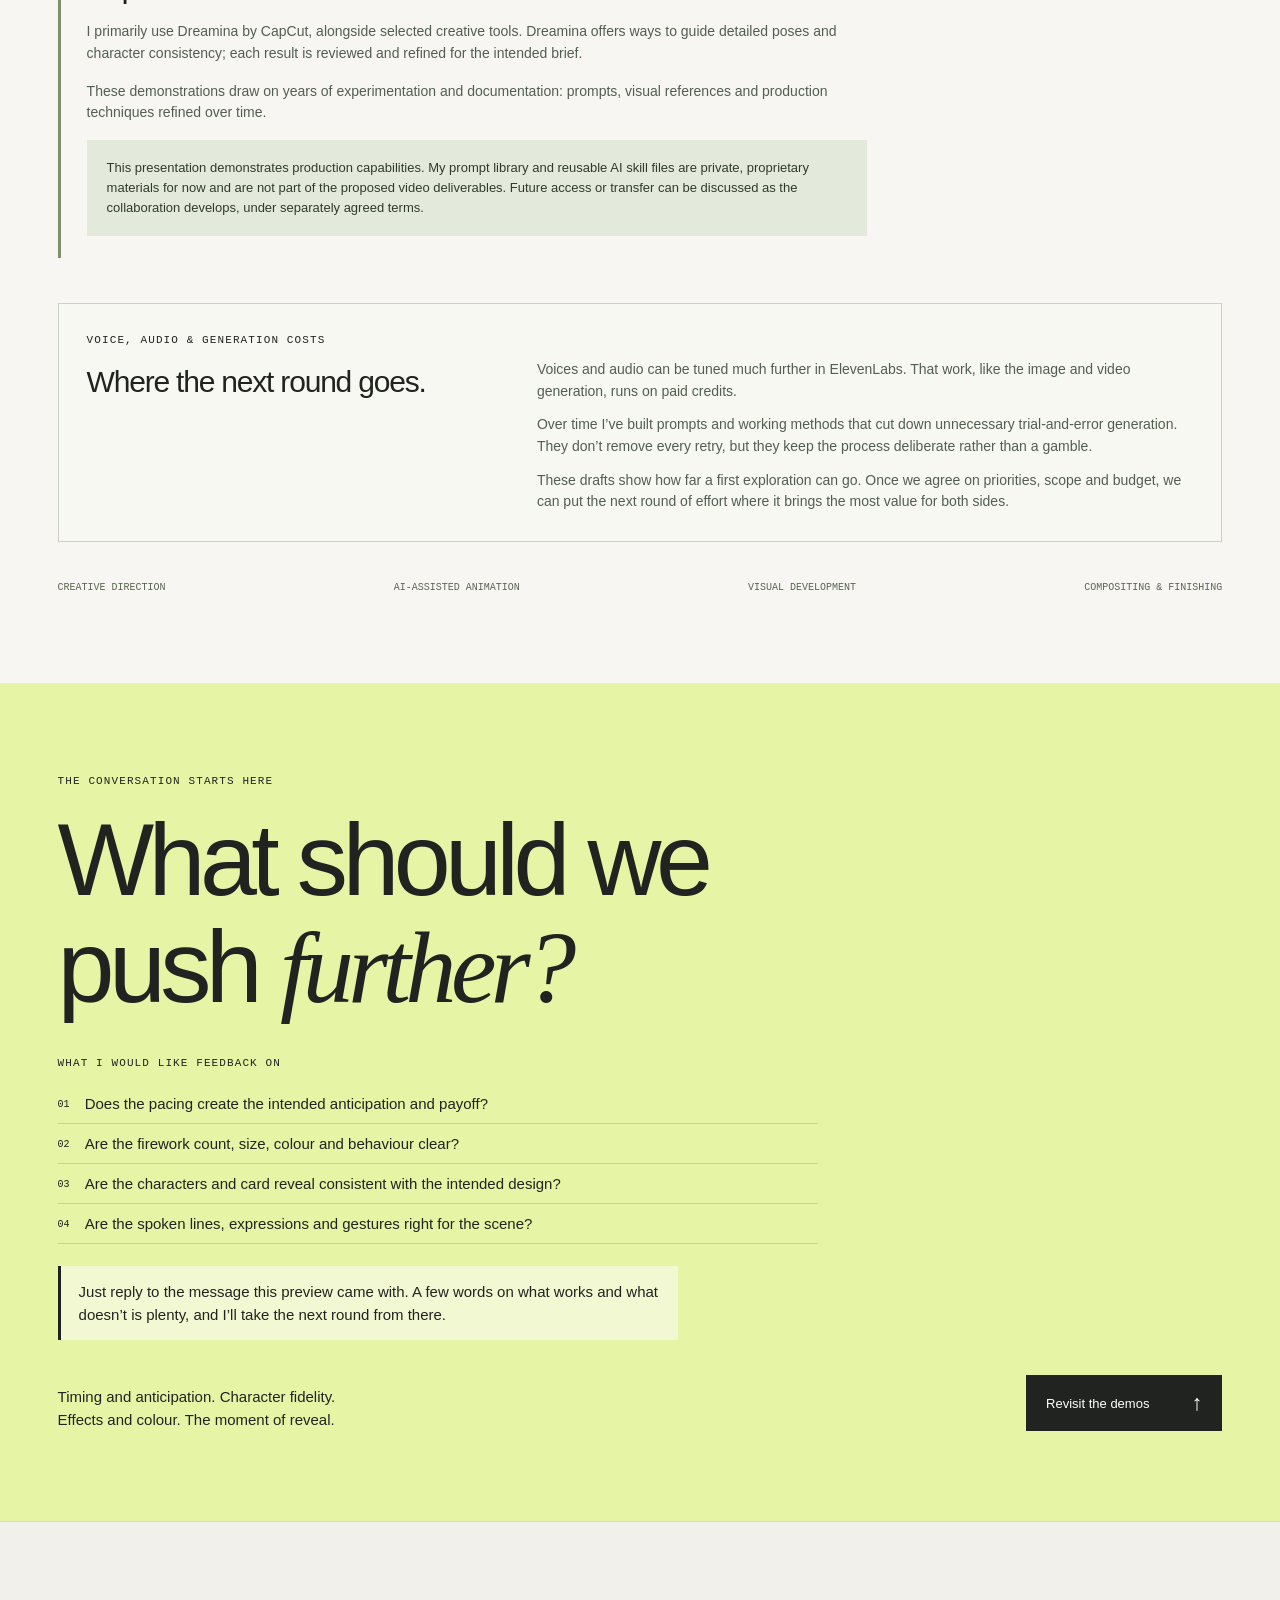
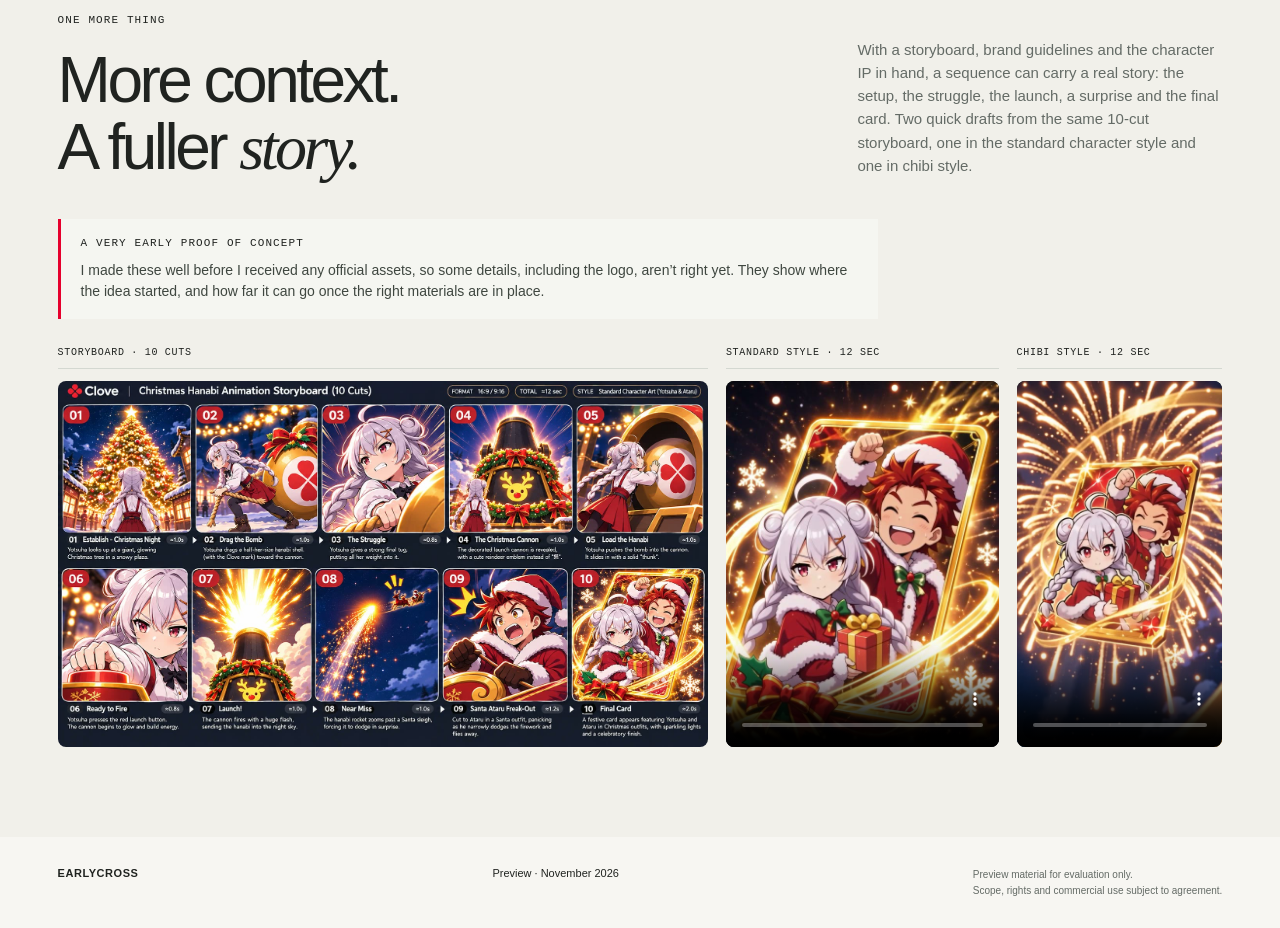
==== commit 5ff9b361: "Rebrand header and title to EARLYCROSS Co-Authored-By: Claude Opus 5.5 <noreply@anthropic.com>" ====
--- a/index-en.html
+++ b/index-en.html
@@ -1,9 +1,9 @@
 <!doctype html>
 <html lang="en">
-<head><meta charset="utf-8"><meta name="robots" content="noindex, nofollow"><meta name="viewport" content="width=device-width, initial-scale=1"><meta name="theme-color" content="#edf0ef"><title>Mijonju / Muzika Japan</title><meta name="description" content="An interactive review of directed animation, visual treatments and creative variations by Michel."><link rel="stylesheet" href="assets/styles.css"><script src="assets/samples.js" defer></script><script src="assets/translations.js" defer></script><script src="assets/app.js" defer></script></head>
+<head><meta charset="utf-8"><meta name="robots" content="noindex, nofollow"><meta name="viewport" content="width=device-width, initial-scale=1"><meta name="theme-color" content="#edf0ef"><title>EARLYCROSS</title><meta name="description" content="An interactive review of directed animation, visual treatments and creative variations by Michel."><link rel="stylesheet" href="assets/styles.css"><script src="assets/samples.js" defer></script><script src="assets/translations.js" defer></script><script src="assets/app.js" defer></script></head>
 <body>
 <a class="skip" href="#demos">Skip to demos</a>
-<header><a class="wordmark" href="#top" aria-label="Mijonju home"><span class="mark" aria-hidden="true">m.</span> MIJONJU<span class="divider">/</span><span class="project">MUZIKA JAPAN</span></a><nav aria-label="Main navigation"><a href="#demos">The brief</a><a href="#possibilities">The possibilities</a><a href="#workflow">The workflow</a><a href="#approach">The approach</a></nav><div class="language-switch" aria-label="Language"><a href="index-en.html" lang="en">EN</a><a href="index.html" lang="ja">日本語</a></div><span class="preview-label"><i></i> PRIVATE PREVIEW · 01</span></header>
+<header><a class="wordmark" href="#top" aria-label="EARLYCROSS home"><img class="brand-logo" src="assets/earlycross-logo.svg" alt="EARLYCROSS" width="200" height="30"></a><nav aria-label="Main navigation"><a href="#demos">The brief</a><a href="#possibilities">The possibilities</a><a href="#workflow">The workflow</a><a href="#approach">The approach</a></nav><div class="language-switch" aria-label="Language"><a href="index-en.html" lang="en">EN</a><a href="index.html" lang="ja">日本語</a></div><span class="preview-label"><i></i> PRIVATE PREVIEW · 01</span></header>
 <main>
 <section class="hero grid-paper" id="top">
 <div class="eyebrow">CREATIVE DIRECTION × AI-ASSISTED ANIMATION</div>
@@ -68,6 +68,6 @@
 <figure class="bonus-std"><div class="compare-label">STANDARD STYLE · 12 SEC</div><video controls playsinline preload="none" poster="assets/media/bonus-standard-poster.jpg" aria-label="Standard style draft"><source src="assets/media/bonus-standard.mp4" type="video/mp4"></video></figure>
 <figure class="bonus-chibi"><div class="compare-label">CHIBI STYLE · 12 SEC</div><video controls playsinline preload="none" poster="assets/media/bonus-chibi-poster.jpg" aria-label="Chibi style draft"><source src="assets/media/bonus-chibi.mp4" type="video/mp4"></video></figure>
 </div></section>
-</main><footer><strong>MIJONJU / MICHEL</strong><span>Prepared for Muzika Japan · November 2026</span><p>Preview material for evaluation only.<br>Scope, rights and commercial use subject to agreement.</p></footer>
+</main><footer><strong>EARLYCROSS</strong><span>Preview · November 2026</span><p>Preview material for evaluation only.<br>Scope, rights and commercial use subject to agreement.</p></footer>
 <dialog id="image-dialog"><div class="dialog-head"><span id="image-caption"></span><button id="close-dialog" aria-label="Close image">Close ×</button></div><img id="full-image" alt=""></dialog>
 </body></html>
--- a/assets/styles.css
+++ b/assets/styles.css
@@ -51,3 +51,4 @@
 .bonus-std video{width:100%;aspect-ratio:560/752;background:#0d110e;border-radius:8px;display:block}.bonus-chibi video{width:100%;aspect-ratio:9/16;background:#0d110e;border-radius:8px;display:block}
 @media(max-width:1000px){.bonus-grid{grid-template-columns:1fr 1fr}.bonus-board{grid-column:1/-1}.bonus-std video,.bonus-chibi video{height:420px;aspect-ratio:auto;object-fit:contain}}
 @media(max-width:700px){.bonus-std video,.bonus-chibi video{height:300px}.bonus-grid{gap:12px}}
+.wordmark .brand-logo{display:block;height:30px;width:auto;border-radius:3px}@media(max-width:700px){.wordmark .brand-logo{height:24px}}
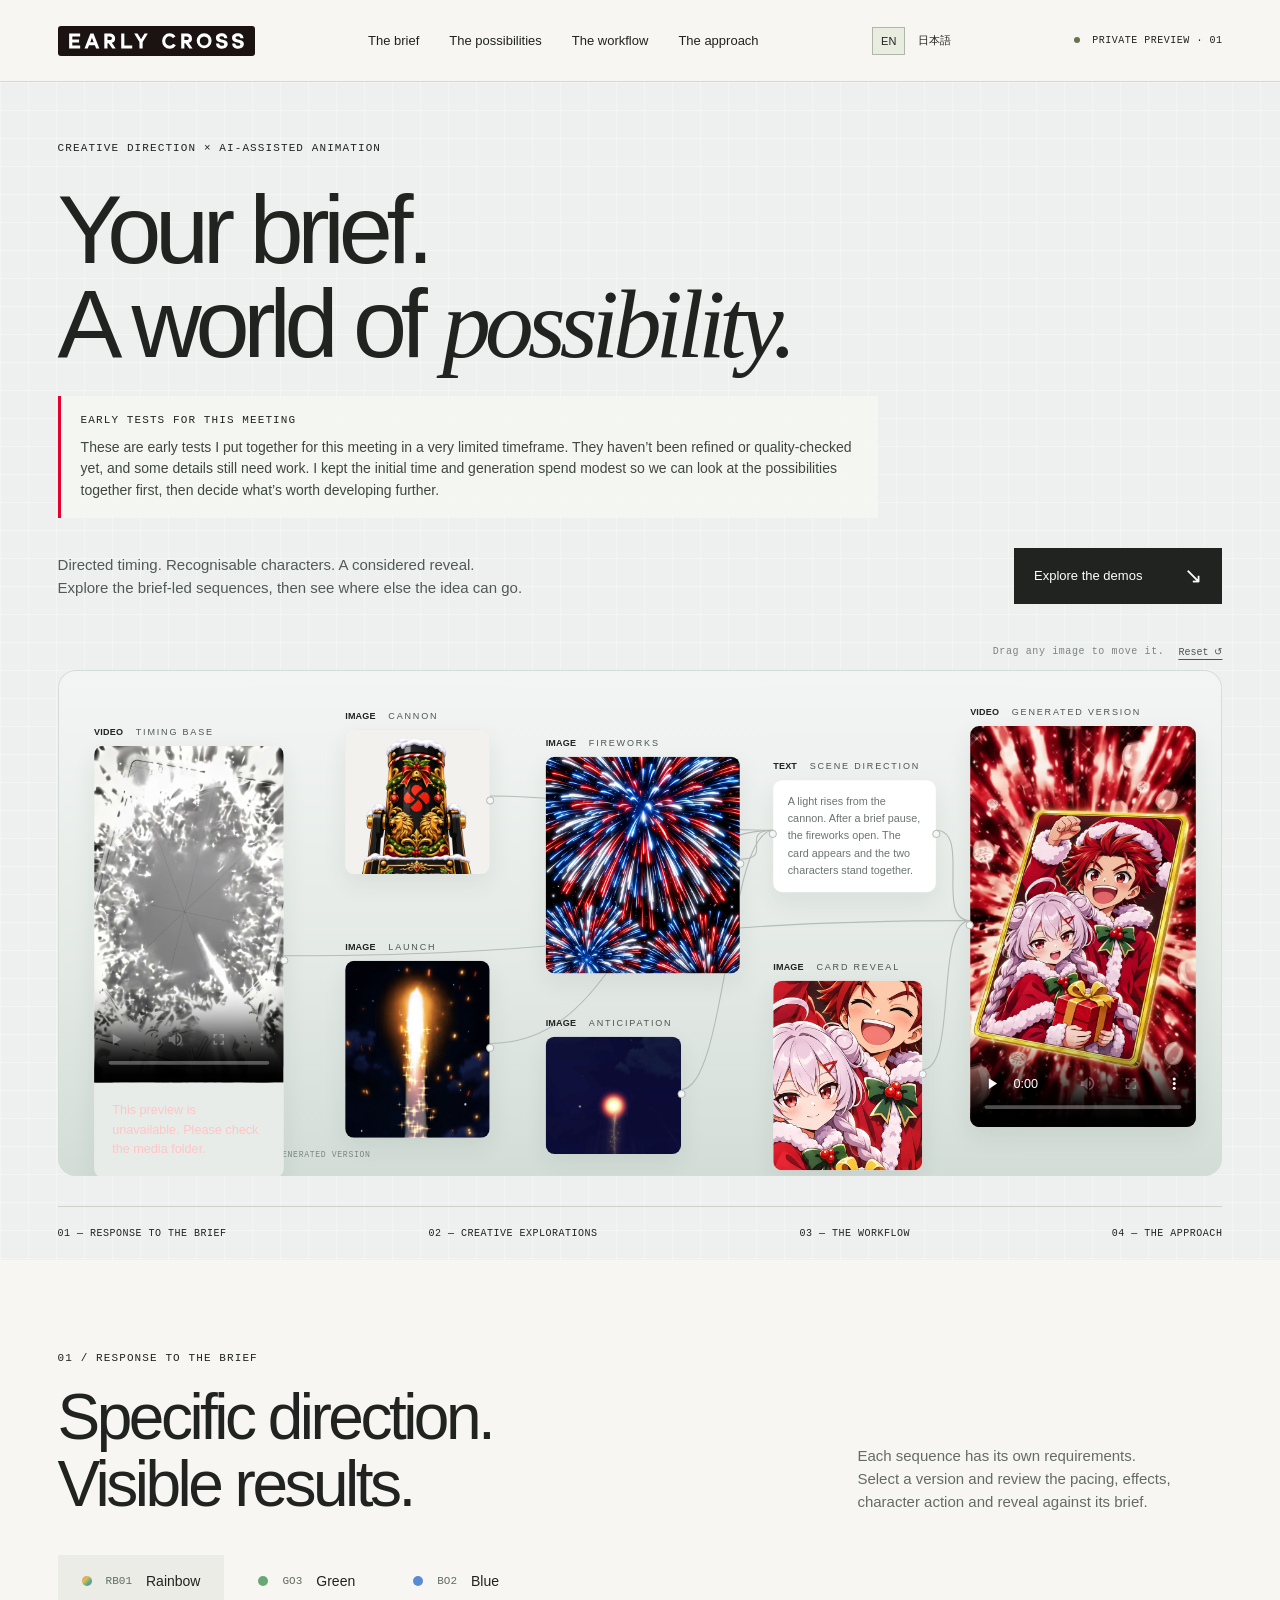
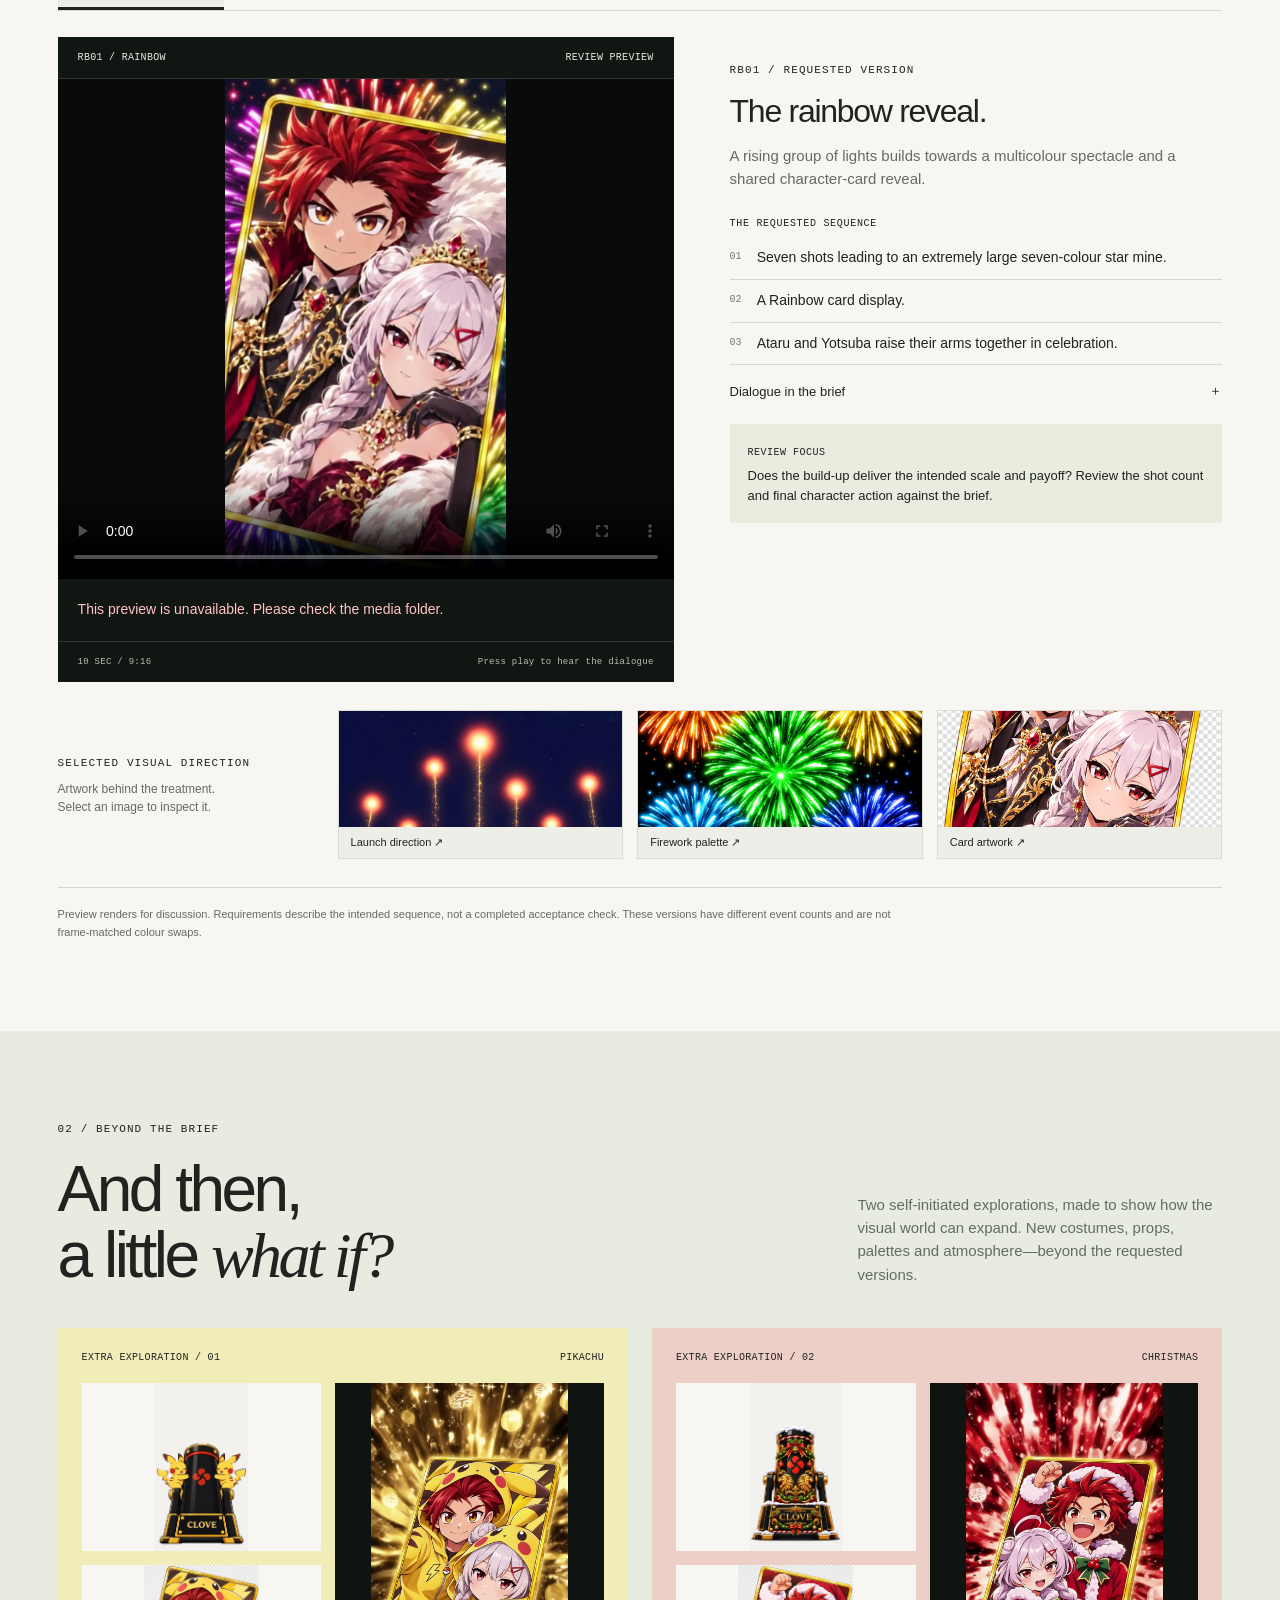
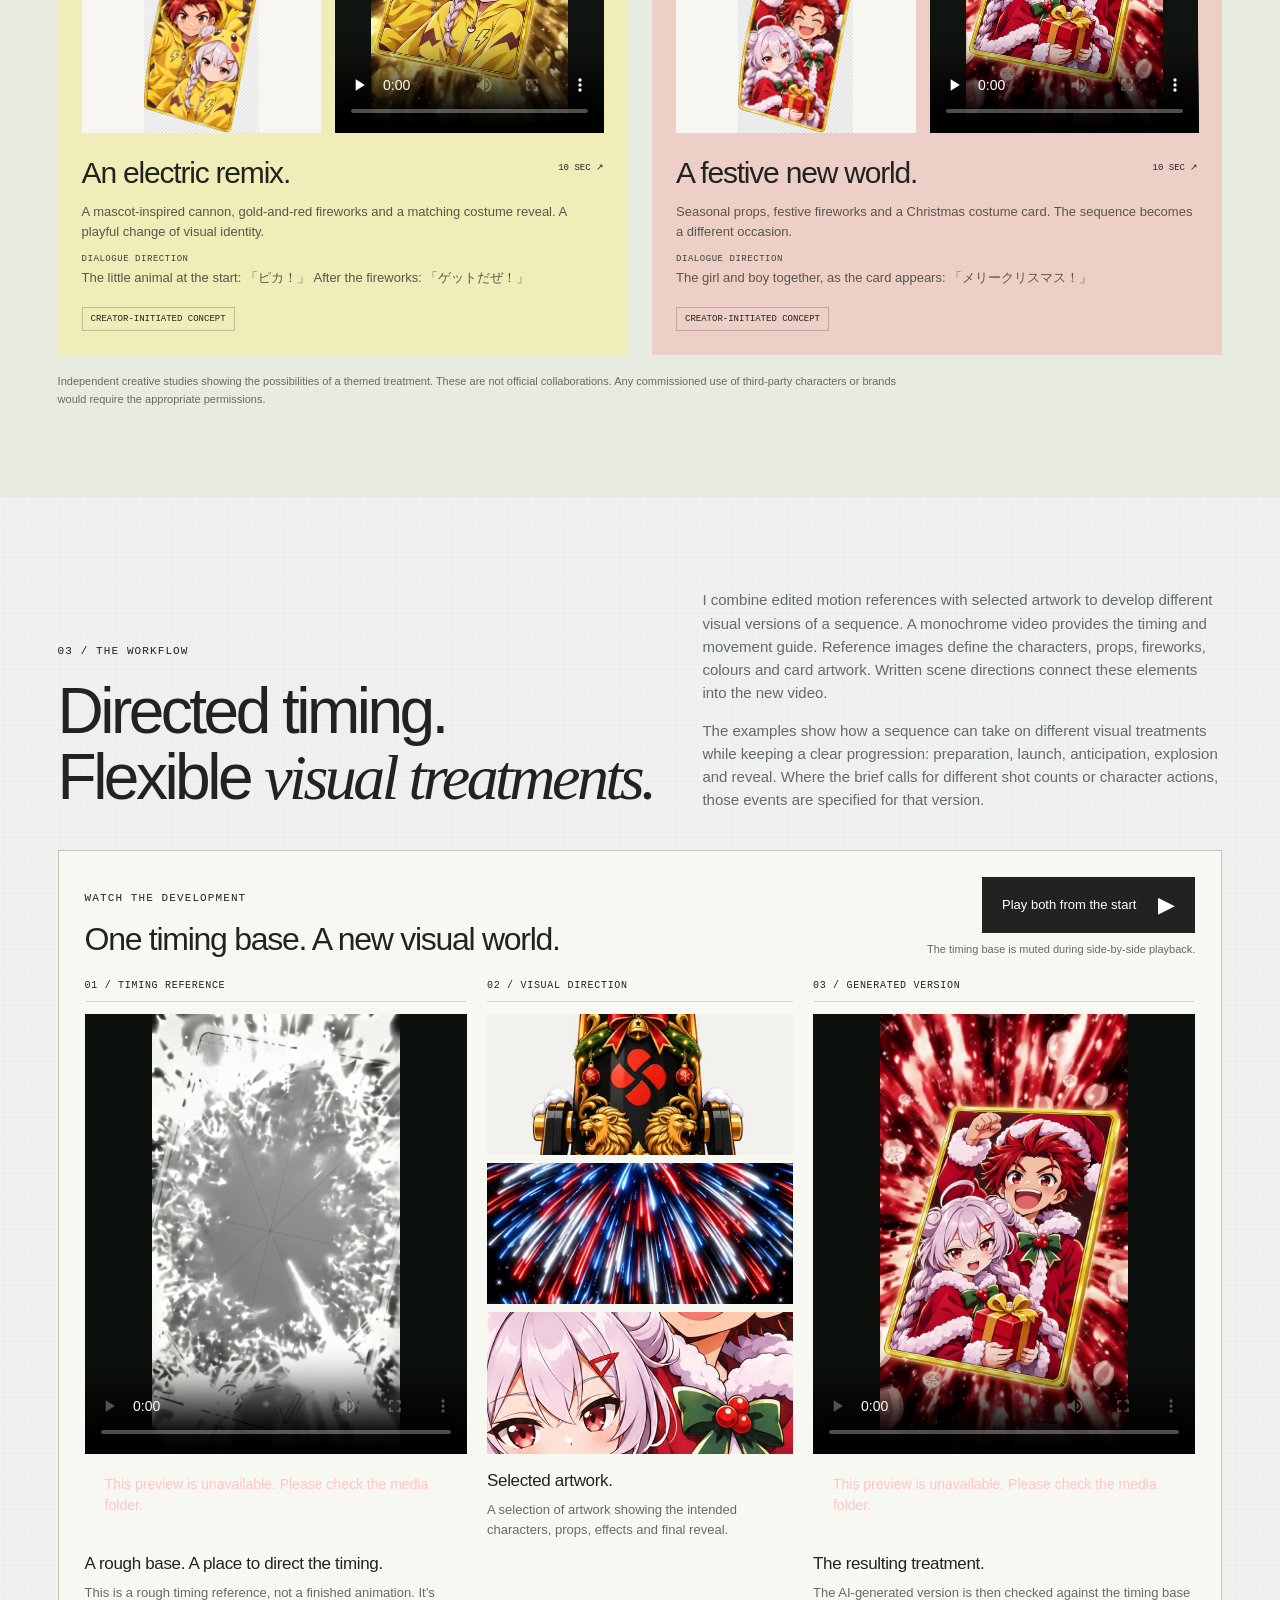
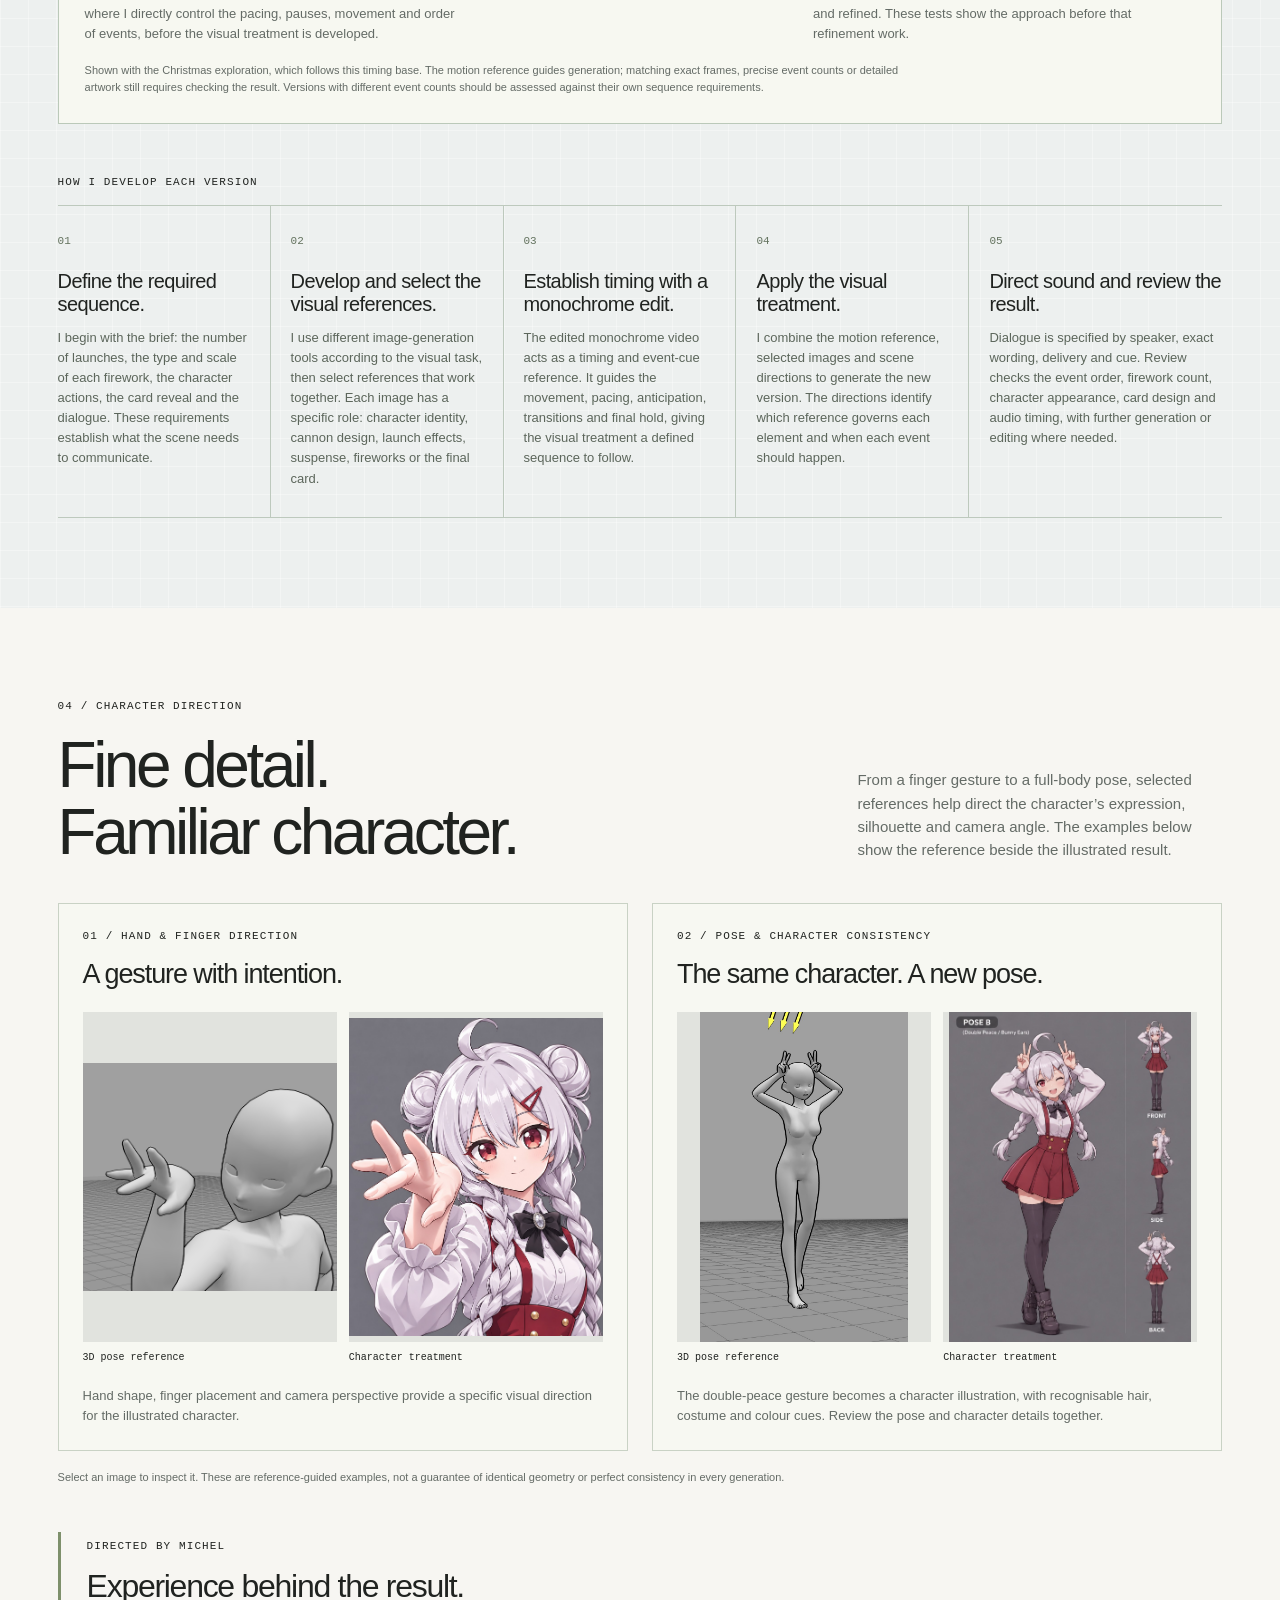
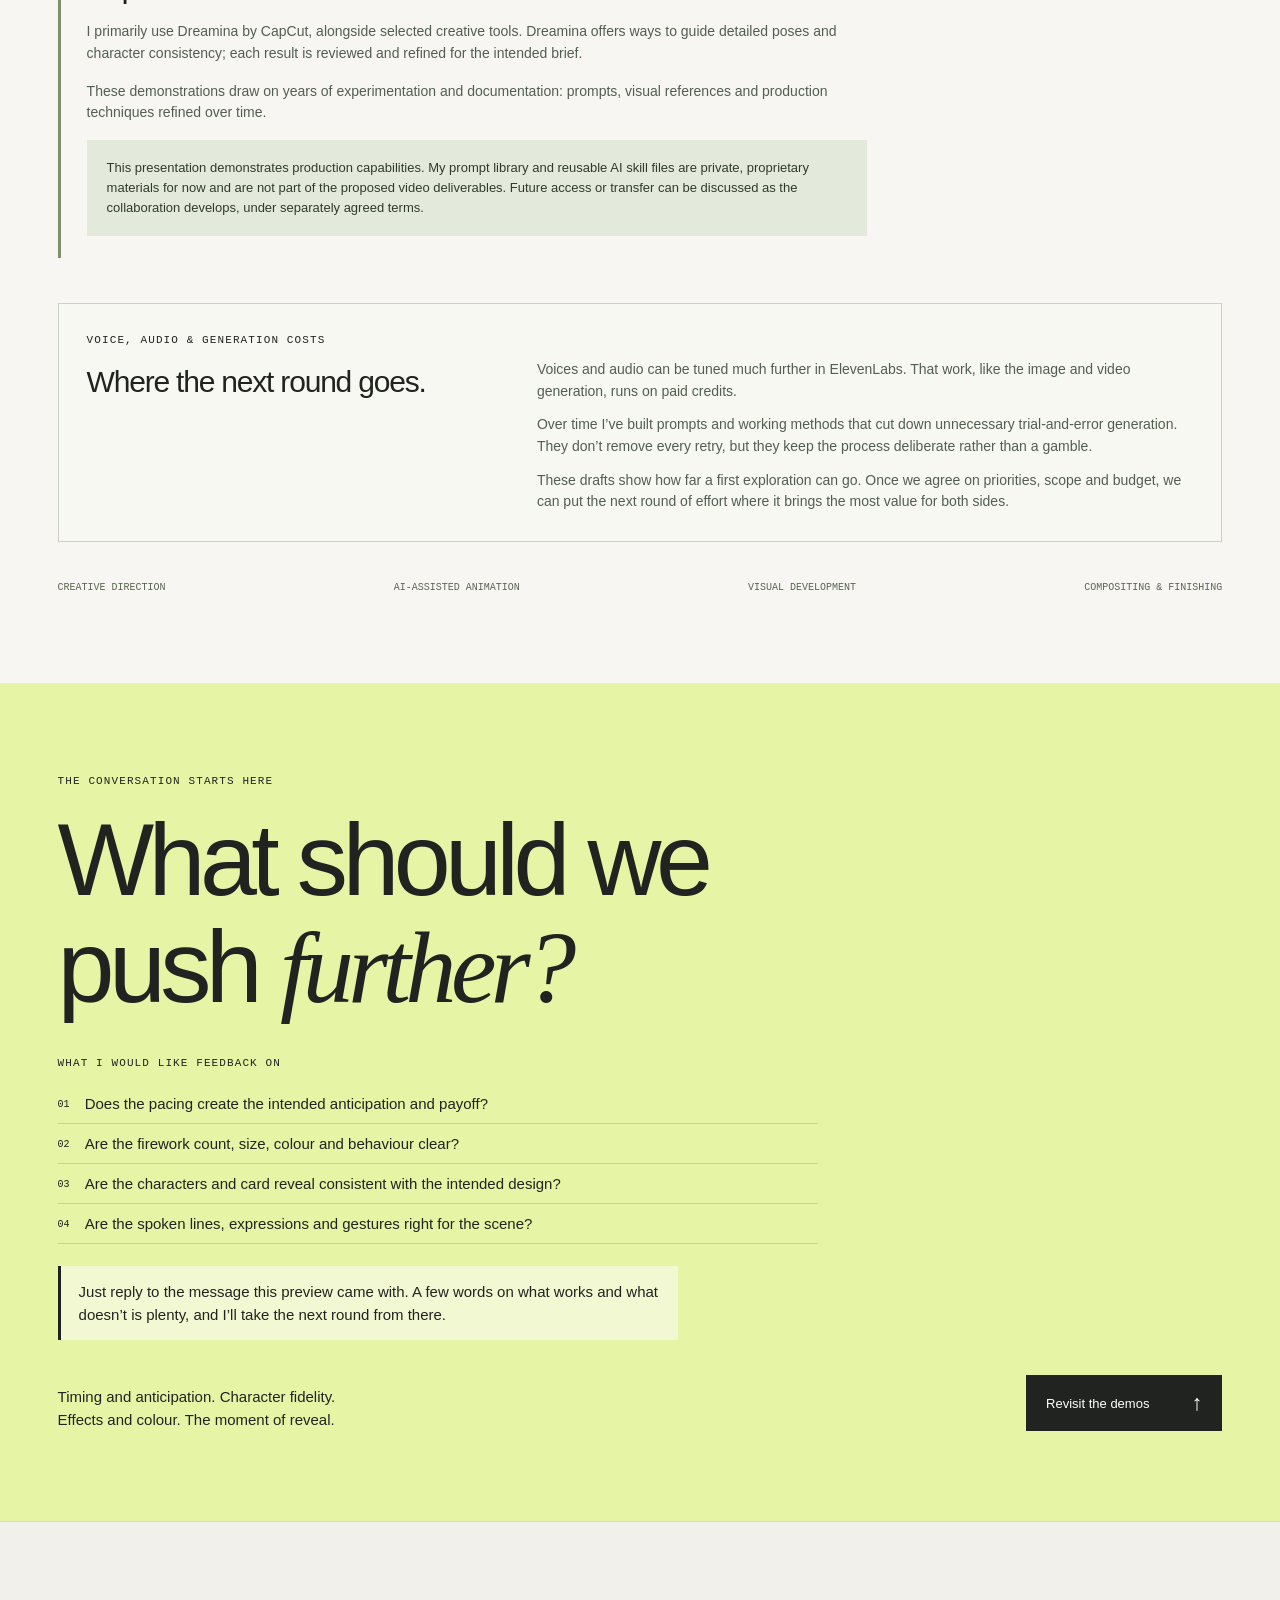
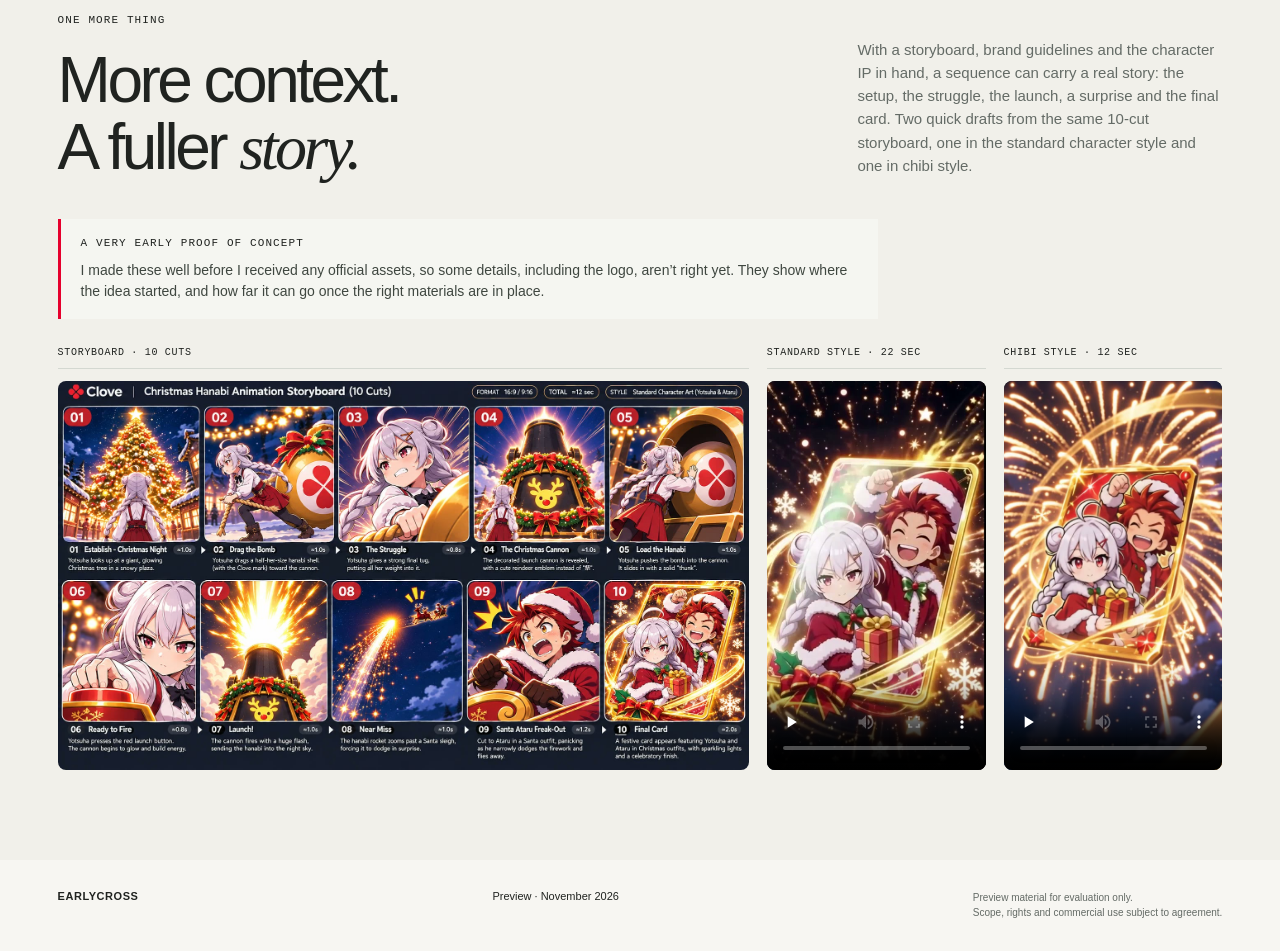
==== commit 9279a7b4: "Replace standard-style draft with 22s V02 Co-Authored-By: Claude Opus 5.5 <noreply@anthropic.com>" ====
--- a/index-en.html
+++ b/index-en.html
@@ -65,7 +65,7 @@
 <aside class="draft-note bonus-note"><div class="eyebrow">A VERY EARLY PROOF OF CONCEPT</div><p>I made these well before I received any official assets, so some details, including the logo, aren’t right yet. They show where the idea started, and how far it can go once the right materials are in place.</p></aside>
 <div class="bonus-grid">
 <figure class="bonus-board"><div class="compare-label">STORYBOARD · 10 CUTS</div><button type="button" data-inspect="assets/media/bonus-storyboard.jpg" data-caption="Christmas hanabi storyboard, 10 cuts"><img src="assets/media/bonus-storyboard.jpg" alt="Christmas hanabi storyboard, 10 cuts" loading="lazy"></button></figure>
-<figure class="bonus-std"><div class="compare-label">STANDARD STYLE · 12 SEC</div><video controls playsinline preload="none" poster="assets/media/bonus-standard-poster.jpg" aria-label="Standard style draft"><source src="assets/media/bonus-standard.mp4" type="video/mp4"></video></figure>
+<figure class="bonus-std"><div class="compare-label">STANDARD STYLE · 22 SEC</div><video controls playsinline preload="none" poster="assets/media/bonus-standard-v2-poster.jpg" aria-label="Standard style draft"><source src="assets/media/bonus-standard-v2.mp4" type="video/mp4"></video></figure>
 <figure class="bonus-chibi"><div class="compare-label">CHIBI STYLE · 12 SEC</div><video controls playsinline preload="none" poster="assets/media/bonus-chibi-poster.jpg" aria-label="Chibi style draft"><source src="assets/media/bonus-chibi.mp4" type="video/mp4"></video></figure>
 </div></section>
 </main><footer><strong>EARLYCROSS</strong><span>Preview · November 2026</span><p>Preview material for evaluation only.<br>Scope, rights and commercial use subject to agreement.</p></footer>
--- a/assets/styles.css
+++ b/assets/styles.css
@@ -52,3 +52,4 @@
 @media(max-width:1000px){.bonus-grid{grid-template-columns:1fr 1fr}.bonus-board{grid-column:1/-1}.bonus-std video,.bonus-chibi video{height:420px;aspect-ratio:auto;object-fit:contain}}
 @media(max-width:700px){.bonus-std video,.bonus-chibi video{height:300px}.bonus-grid{gap:12px}}
 .wordmark .brand-logo{display:block;height:30px;width:auto;border-radius:3px}@media(max-width:700px){.wordmark .brand-logo{height:24px}}
+.bonus-grid{grid-template-columns:1.777fr .5625fr .5625fr}.bonus-std video{aspect-ratio:9/16}@media(max-width:1000px){.bonus-grid{grid-template-columns:1fr 1fr}}
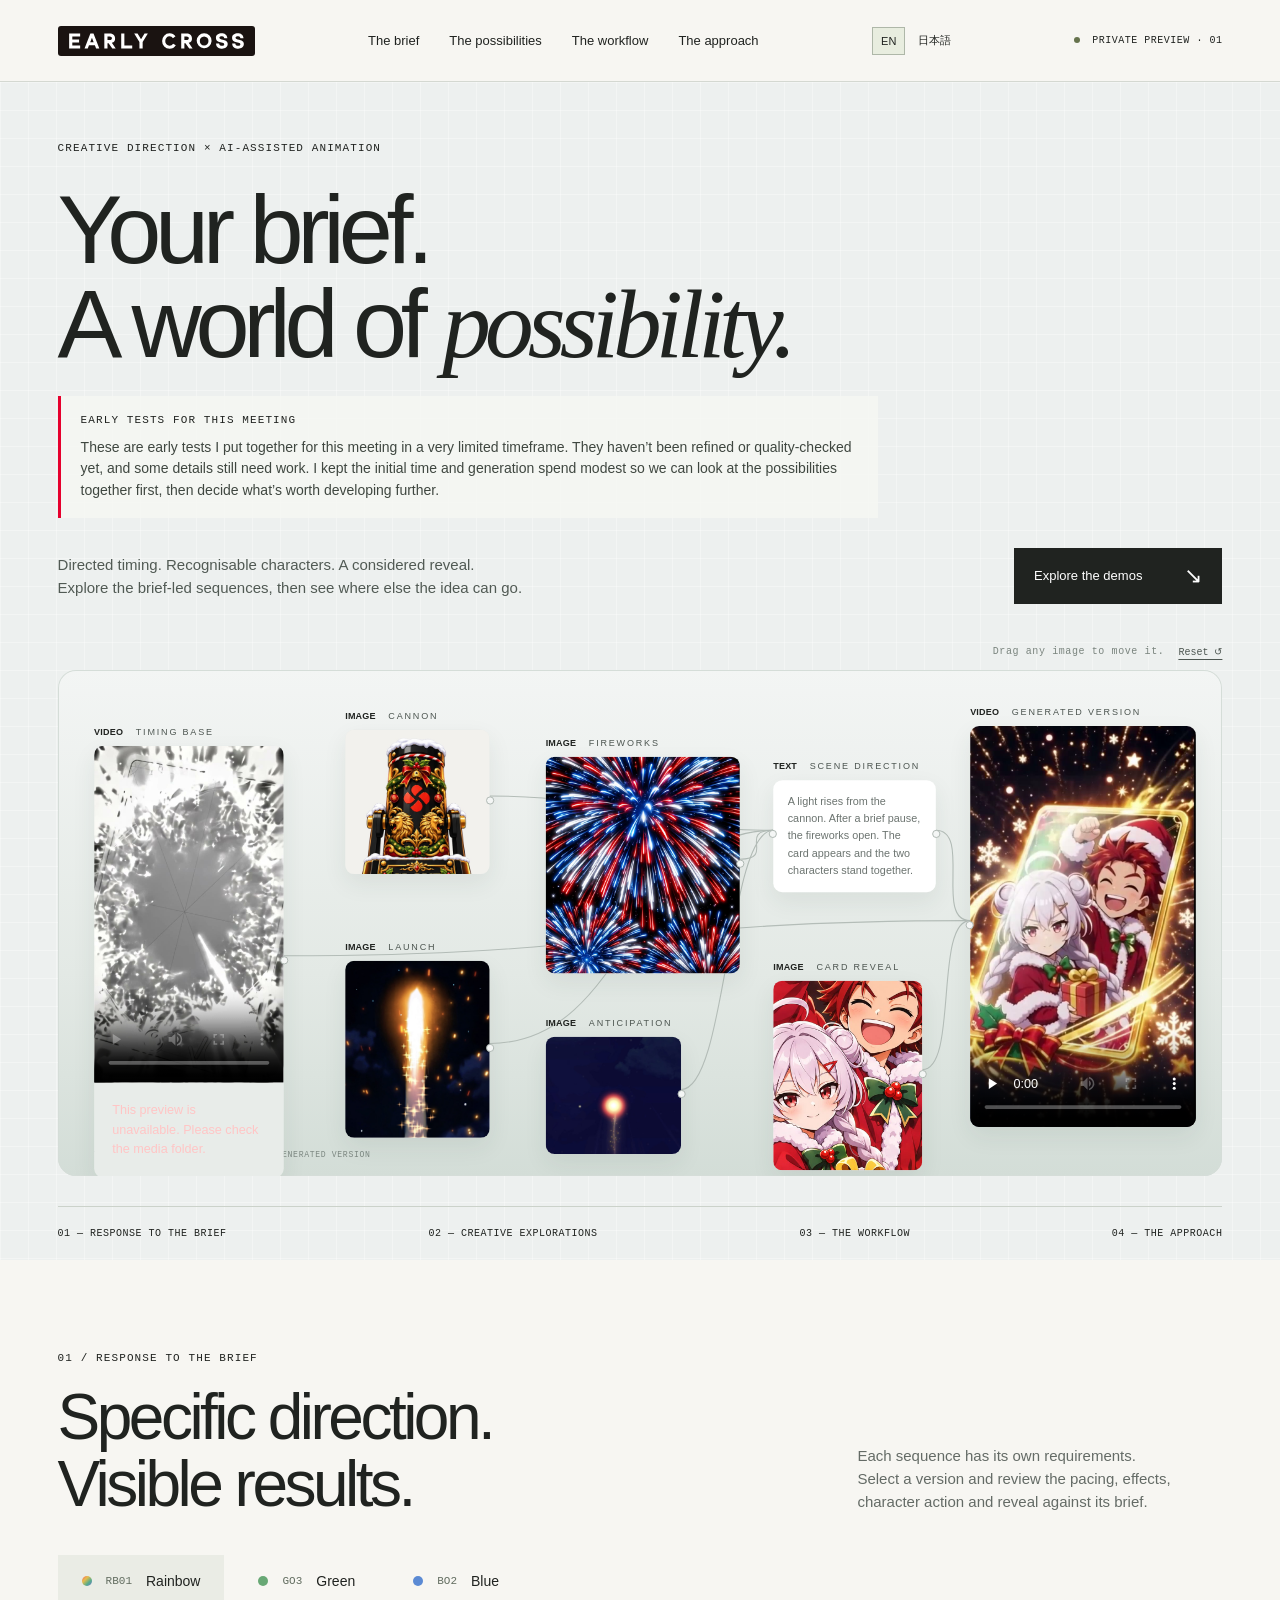
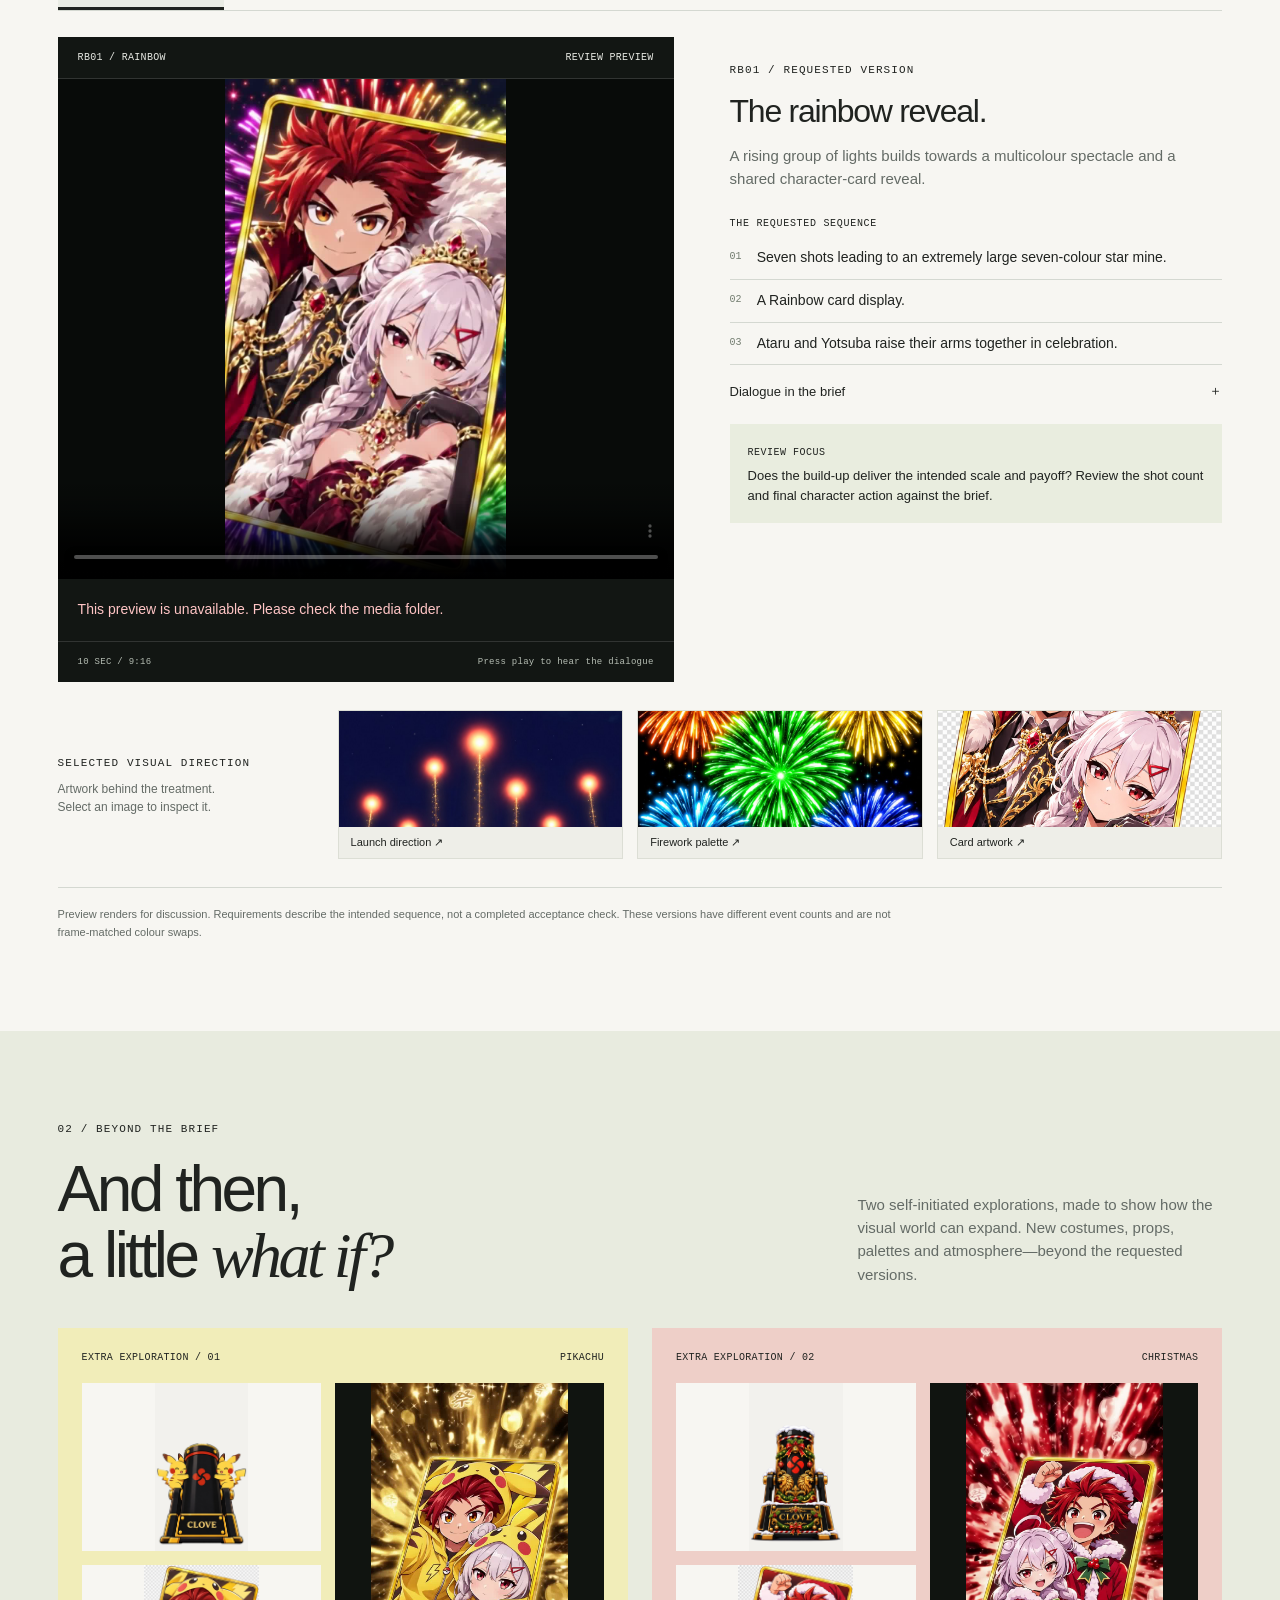
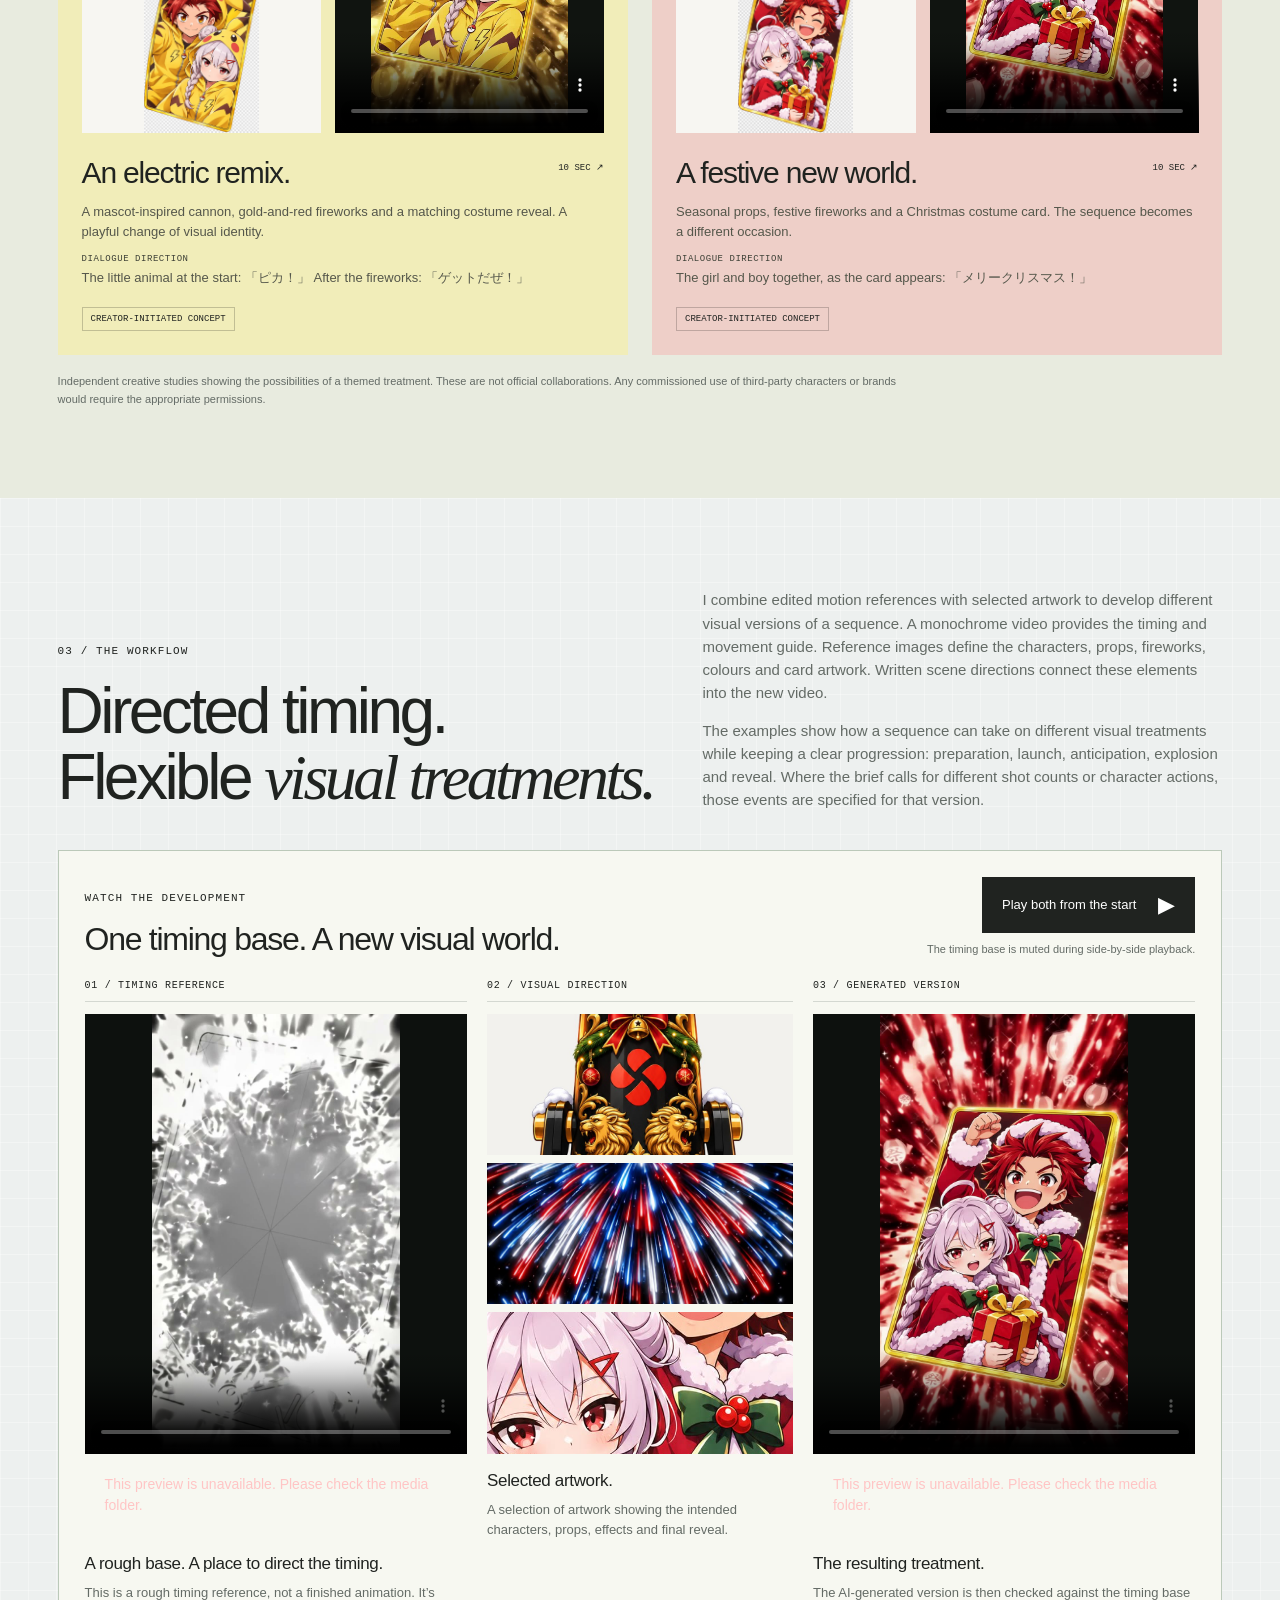
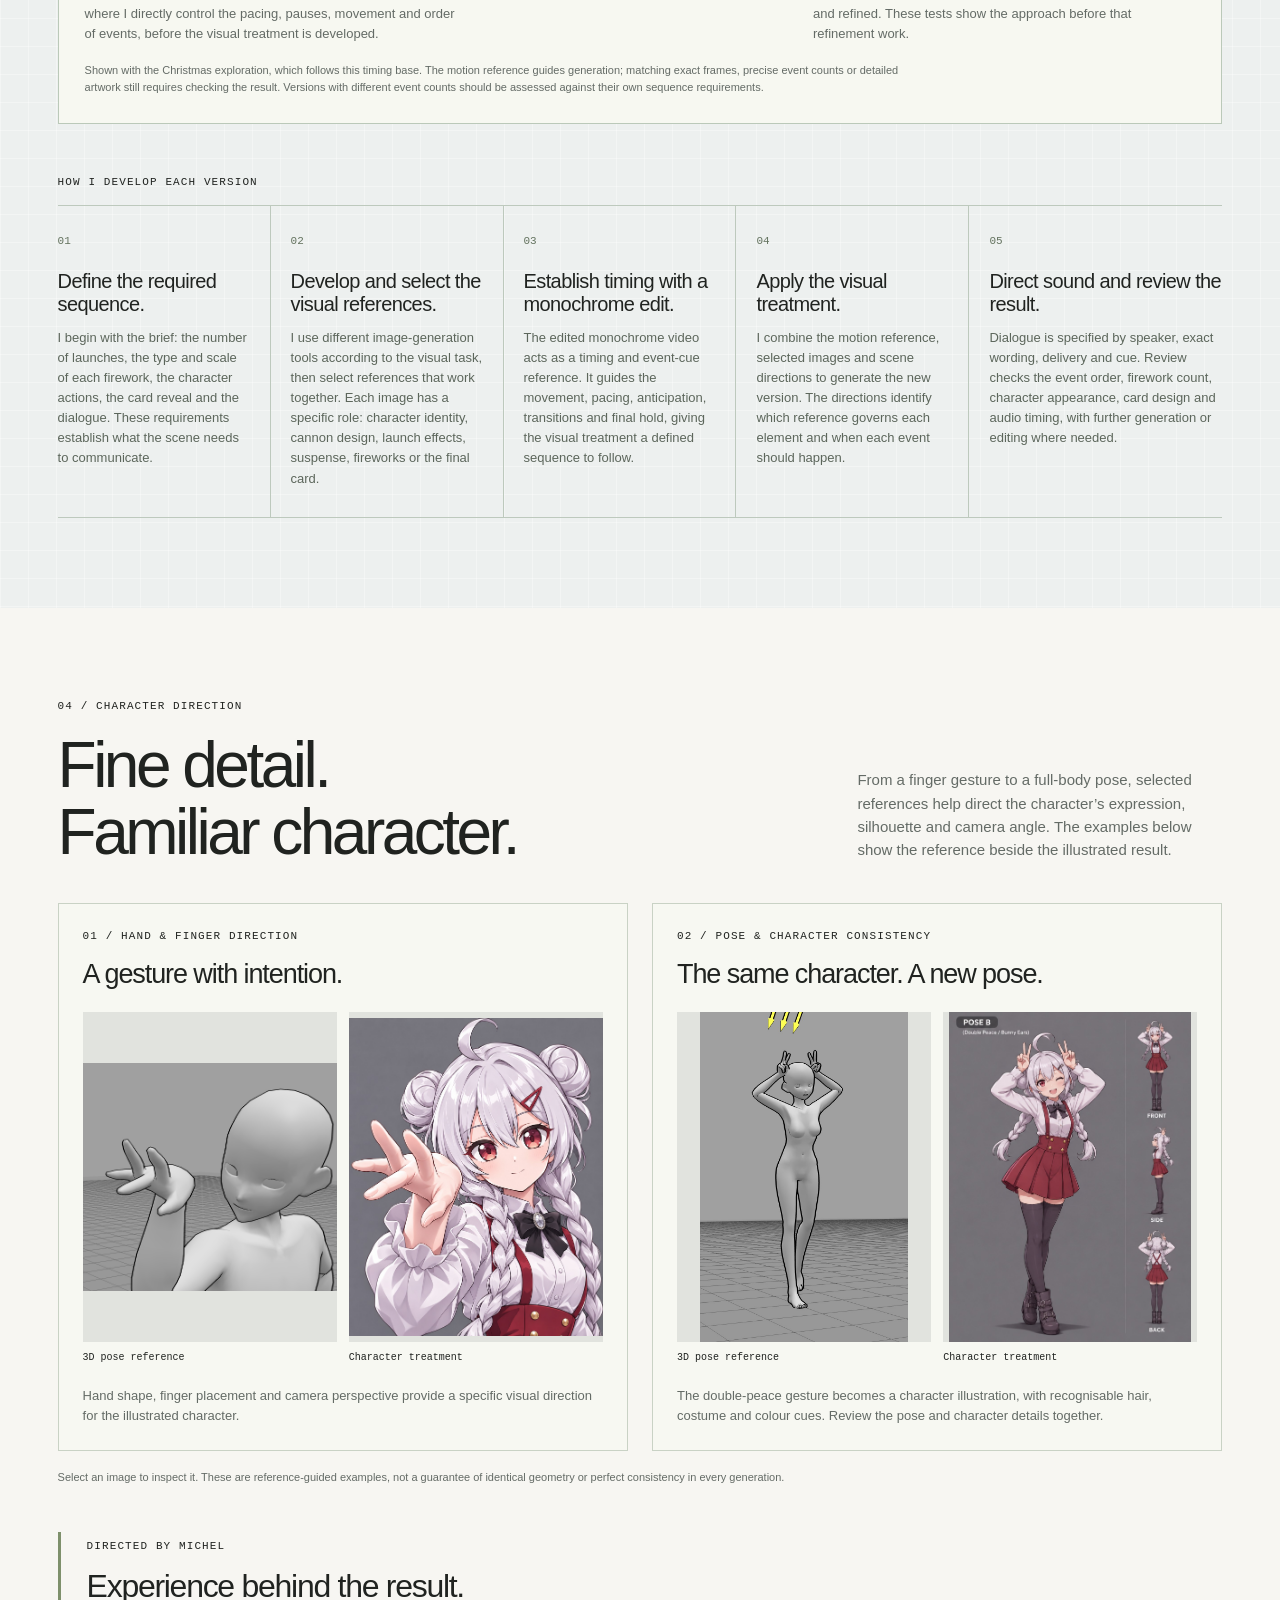
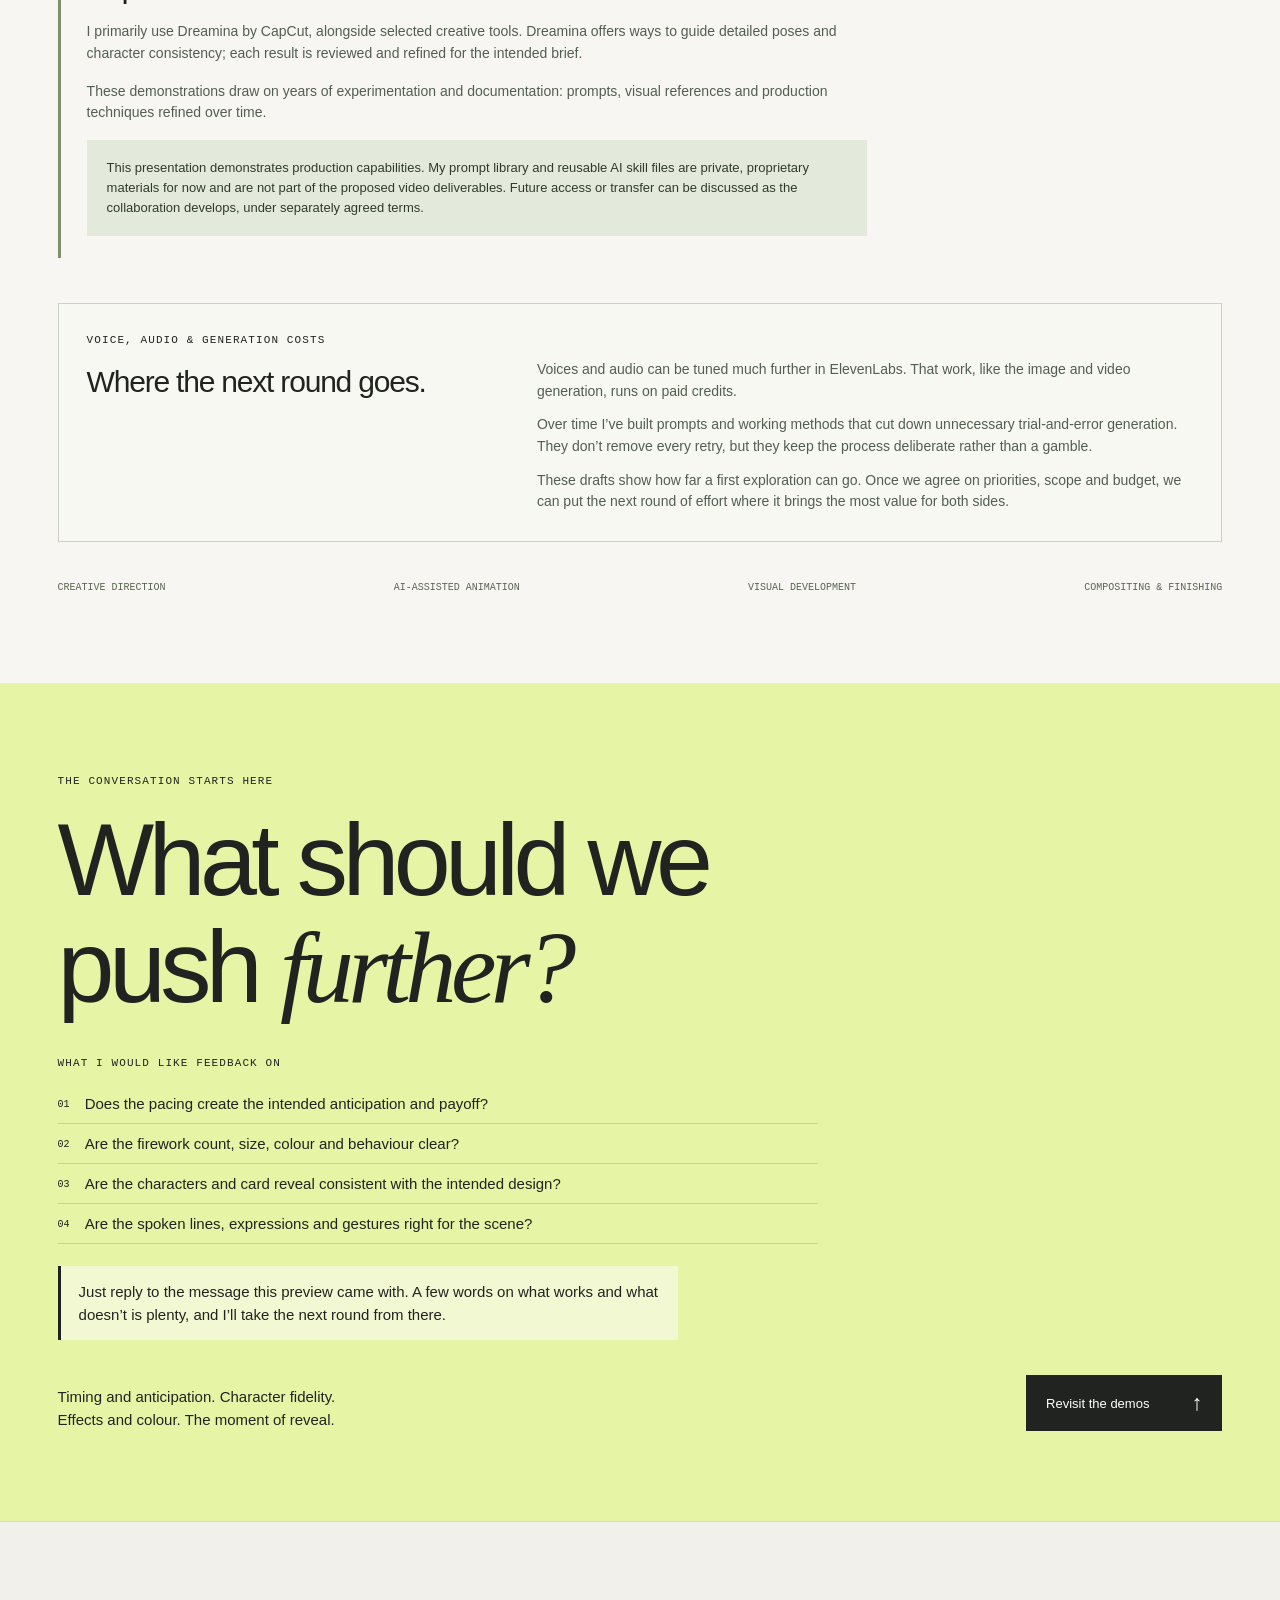
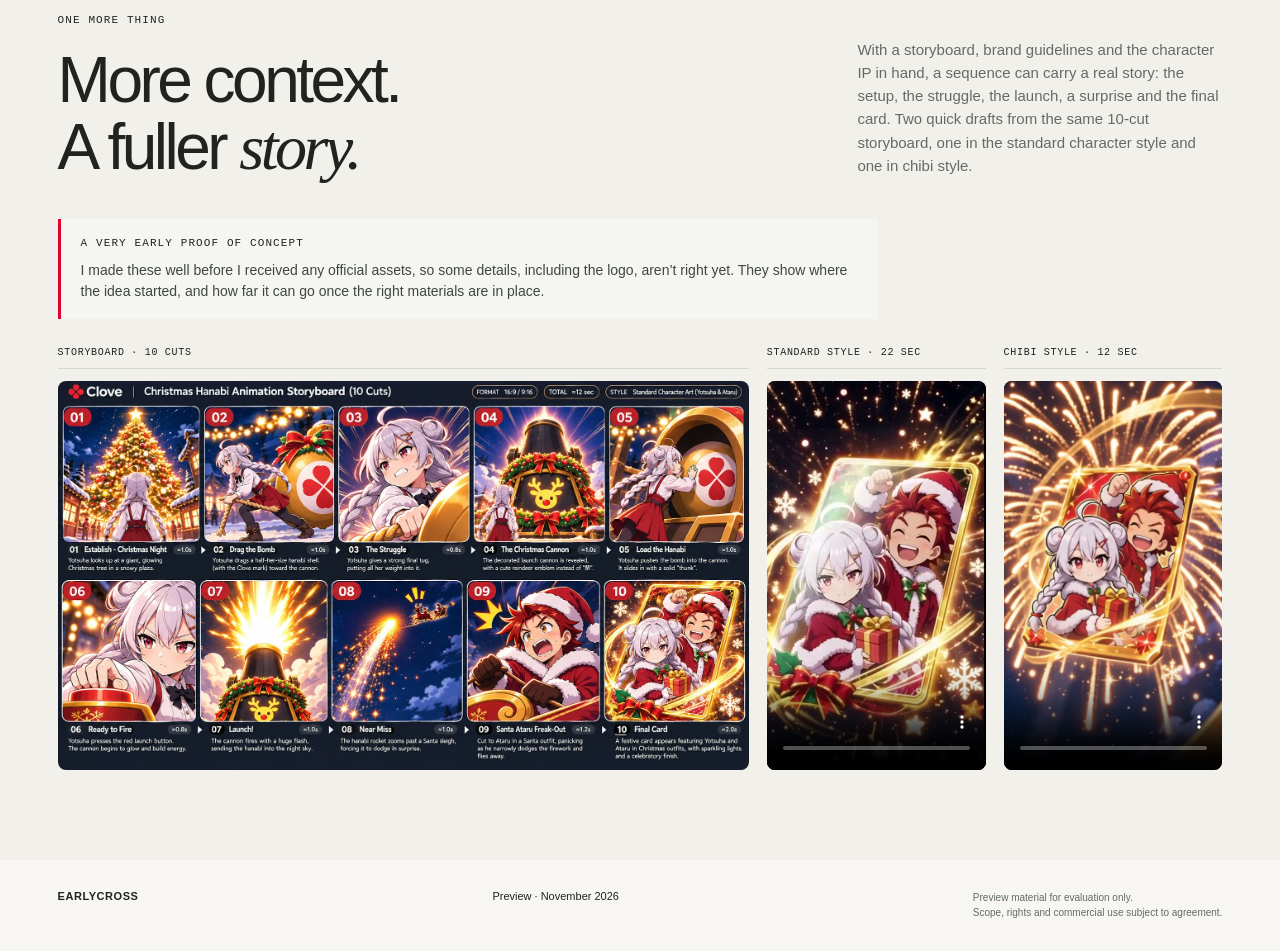
==== commit bec98e03: "Use V02 as the board's generated version Co-Authored-By: Claude Opus 5.5 <noreply@anthropic.com>" ====
--- a/index-en.html
+++ b/index-en.html
@@ -10,7 +10,7 @@
 <h1>Your brief.<br>A world of <span>possibility.</span></h1>
 <aside class="draft-note" aria-label="About these samples"><div class="eyebrow">EARLY TESTS FOR THIS MEETING</div><p>These are early tests I put together for this meeting in a very limited timeframe. They haven’t been refined or quality-checked yet, and some details still need work. I kept the initial time and generation spend modest so we can look at the possibilities together first, then decide what’s worth developing further.</p></aside>
 <div class="hero-bottom"><p>Directed timing. Recognisable characters. A considered reveal.<br>Explore the brief-led sequences, then see where else the idea can go.</p><a class="button dark" href="#demos">Explore the demos <span>↘</span></a></div>
-<div class="board-tools"><p id="drag-help">Drag any image to move it.</p><button type="button" id="reset-board">Reset ↺</button></div><div class="board-scroll" aria-label="Interactive reference board"><div class="hero-board" aria-describedby="drag-help"><svg class="connections" aria-hidden="true"></svg><article class="workflow-node" data-node="timing" data-to="result" style="left:40px;top:58px;--w:210px;--h:373px"><button type="button" class="node-handle" aria-label="Move timing base"><b>VIDEO</b><span>Timing base</span></button><div class="node-content"><video controls playsinline preload="metadata" poster="assets/media/base-core-v2-poster.jpg" aria-label="Timing base video"><source src="assets/media/base-core-v2.mp4" type="video/mp4"></video></div><i class="port port-in" aria-hidden="true"></i><i class="port port-out" aria-hidden="true"></i></article><article class="workflow-node" data-node="prop" data-to="text" style="left:318px;top:40px;--w:160px;--h:160px"><button type="button" class="node-handle" aria-label="Move cannon"><b>IMAGE</b><span>Cannon</span></button><div class="node-content"><img src="assets/media/christmas-cannon.jpg" alt="Cannon" draggable="false"></div><i class="port port-in" aria-hidden="true"></i><i class="port port-out" aria-hidden="true"></i></article><article class="workflow-node" data-node="launch" data-to="text" style="left:318px;top:296px;--w:160px;--h:196px"><button type="button" class="node-handle" aria-label="Move launch"><b>IMAGE</b><span>Launch</span></button><div class="node-content"><img src="assets/media/eject.jpg" alt="Launch" draggable="false"></div><i class="port port-in" aria-hidden="true"></i><i class="port port-out" aria-hidden="true"></i></article><article class="workflow-node" data-node="effects" data-to="text" style="left:540px;top:70px;--w:215px;--h:240px"><button type="button" class="node-handle" aria-label="Move fireworks"><b>IMAGE</b><span>Fireworks</span></button><div class="node-content"><img src="assets/media/christmas-effects.jpg" alt="Fireworks" draggable="false"></div><i class="port port-in" aria-hidden="true"></i><i class="port port-out" aria-hidden="true"></i></article><article class="workflow-node" data-node="suspense" data-to="text" style="left:540px;top:380px;--w:150px;--h:130px"><button type="button" class="node-handle" aria-label="Move anticipation"><b>IMAGE</b><span>Anticipation</span></button><div class="node-content"><img src="assets/media/suspense.jpg" alt="Anticipation" draggable="false"></div><i class="port port-in" aria-hidden="true"></i><i class="port port-out" aria-hidden="true"></i></article><article class="workflow-node" data-node="text" data-to="result" style="left:792px;top:96px;--w:180px"><button type="button" class="node-handle" aria-label="Move scene direction"><b>TEXT</b><span>Scene direction</span></button><div class="node-content"><p class="node-text">A light rises from the cannon. After a brief pause, the fireworks open. The card appears and the two characters stand together.</p></div><i class="port port-in" aria-hidden="true"></i><i class="port port-out" aria-hidden="true"></i></article><article class="workflow-node" data-node="card" data-to="result" style="left:792px;top:318px;--w:165px;--h:210px"><button type="button" class="node-handle" aria-label="Move card reveal"><b>IMAGE</b><span>Card reveal</span></button><div class="node-content"><img src="assets/media/christmas-card-crop.jpg" alt="Card reveal" draggable="false"></div><i class="port port-in" aria-hidden="true"></i><i class="port port-out" aria-hidden="true"></i></article><article class="workflow-node" data-node="result" style="left:1010px;top:36px;--w:250px;--h:444px"><button type="button" class="node-handle" aria-label="Move generated version"><b>VIDEO</b><span>Generated version</span></button><div class="node-content"><video controls playsinline preload="none" poster="assets/media/christmas-poster.jpg" aria-label="Generated version preview"><source src="assets/media/christmas.mp4" type="video/mp4"></video></div><i class="port port-in" aria-hidden="true"></i><i class="port port-out" aria-hidden="true"></i></article><span class="canvas-caption">TIMING BASE + VISUAL DIRECTION → GENERATED VERSION</span></div></div>
+<div class="board-tools"><p id="drag-help">Drag any image to move it.</p><button type="button" id="reset-board">Reset ↺</button></div><div class="board-scroll" aria-label="Interactive reference board"><div class="hero-board" aria-describedby="drag-help"><svg class="connections" aria-hidden="true"></svg><article class="workflow-node" data-node="timing" data-to="result" style="left:40px;top:58px;--w:210px;--h:373px"><button type="button" class="node-handle" aria-label="Move timing base"><b>VIDEO</b><span>Timing base</span></button><div class="node-content"><video controls playsinline preload="metadata" poster="assets/media/base-core-v2-poster.jpg" aria-label="Timing base video"><source src="assets/media/base-core-v2.mp4" type="video/mp4"></video></div><i class="port port-in" aria-hidden="true"></i><i class="port port-out" aria-hidden="true"></i></article><article class="workflow-node" data-node="prop" data-to="text" style="left:318px;top:40px;--w:160px;--h:160px"><button type="button" class="node-handle" aria-label="Move cannon"><b>IMAGE</b><span>Cannon</span></button><div class="node-content"><img src="assets/media/christmas-cannon.jpg" alt="Cannon" draggable="false"></div><i class="port port-in" aria-hidden="true"></i><i class="port port-out" aria-hidden="true"></i></article><article class="workflow-node" data-node="launch" data-to="text" style="left:318px;top:296px;--w:160px;--h:196px"><button type="button" class="node-handle" aria-label="Move launch"><b>IMAGE</b><span>Launch</span></button><div class="node-content"><img src="assets/media/eject.jpg" alt="Launch" draggable="false"></div><i class="port port-in" aria-hidden="true"></i><i class="port port-out" aria-hidden="true"></i></article><article class="workflow-node" data-node="effects" data-to="text" style="left:540px;top:70px;--w:215px;--h:240px"><button type="button" class="node-handle" aria-label="Move fireworks"><b>IMAGE</b><span>Fireworks</span></button><div class="node-content"><img src="assets/media/christmas-effects.jpg" alt="Fireworks" draggable="false"></div><i class="port port-in" aria-hidden="true"></i><i class="port port-out" aria-hidden="true"></i></article><article class="workflow-node" data-node="suspense" data-to="text" style="left:540px;top:380px;--w:150px;--h:130px"><button type="button" class="node-handle" aria-label="Move anticipation"><b>IMAGE</b><span>Anticipation</span></button><div class="node-content"><img src="assets/media/suspense.jpg" alt="Anticipation" draggable="false"></div><i class="port port-in" aria-hidden="true"></i><i class="port port-out" aria-hidden="true"></i></article><article class="workflow-node" data-node="text" data-to="result" style="left:792px;top:96px;--w:180px"><button type="button" class="node-handle" aria-label="Move scene direction"><b>TEXT</b><span>Scene direction</span></button><div class="node-content"><p class="node-text">A light rises from the cannon. After a brief pause, the fireworks open. The card appears and the two characters stand together.</p></div><i class="port port-in" aria-hidden="true"></i><i class="port port-out" aria-hidden="true"></i></article><article class="workflow-node" data-node="card" data-to="result" style="left:792px;top:318px;--w:165px;--h:210px"><button type="button" class="node-handle" aria-label="Move card reveal"><b>IMAGE</b><span>Card reveal</span></button><div class="node-content"><img src="assets/media/christmas-card-crop.jpg" alt="Card reveal" draggable="false"></div><i class="port port-in" aria-hidden="true"></i><i class="port port-out" aria-hidden="true"></i></article><article class="workflow-node" data-node="result" style="left:1010px;top:36px;--w:250px;--h:444px"><button type="button" class="node-handle" aria-label="Move generated version"><b>VIDEO</b><span>Generated version</span></button><div class="node-content"><video controls playsinline preload="none" poster="assets/media/bonus-standard-v2-poster.jpg" aria-label="Generated version preview"><source src="assets/media/bonus-standard-v2.mp4" type="video/mp4"></video></div><i class="port port-in" aria-hidden="true"></i><i class="port port-out" aria-hidden="true"></i></article><span class="canvas-caption">TIMING BASE + VISUAL DIRECTION → GENERATED VERSION</span></div></div>
 <div class="section-index"><span>01 — RESPONSE TO THE BRIEF</span><span>02 — CREATIVE EXPLORATIONS</span><span>03 — THE WORKFLOW</span><span>04 — THE APPROACH</span></div>
 </section>
 <section id="demos" class="section demos">
